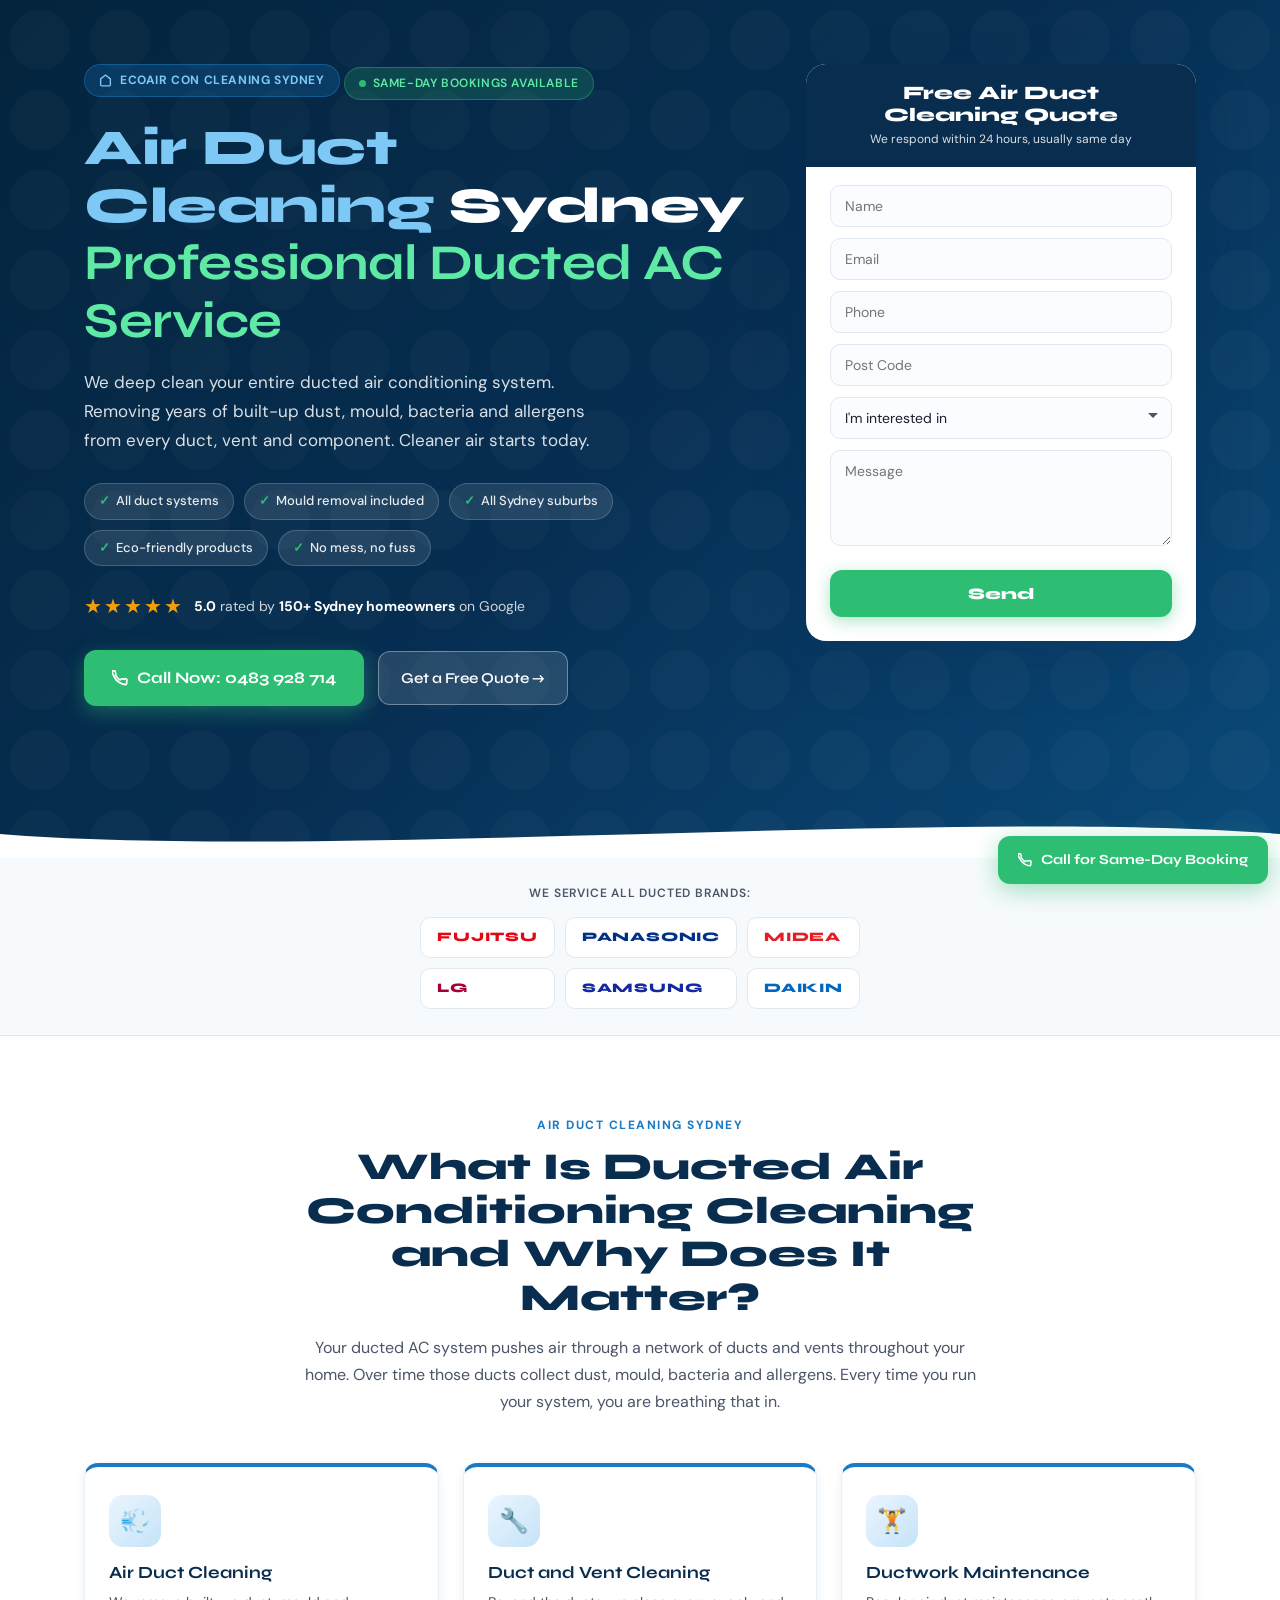
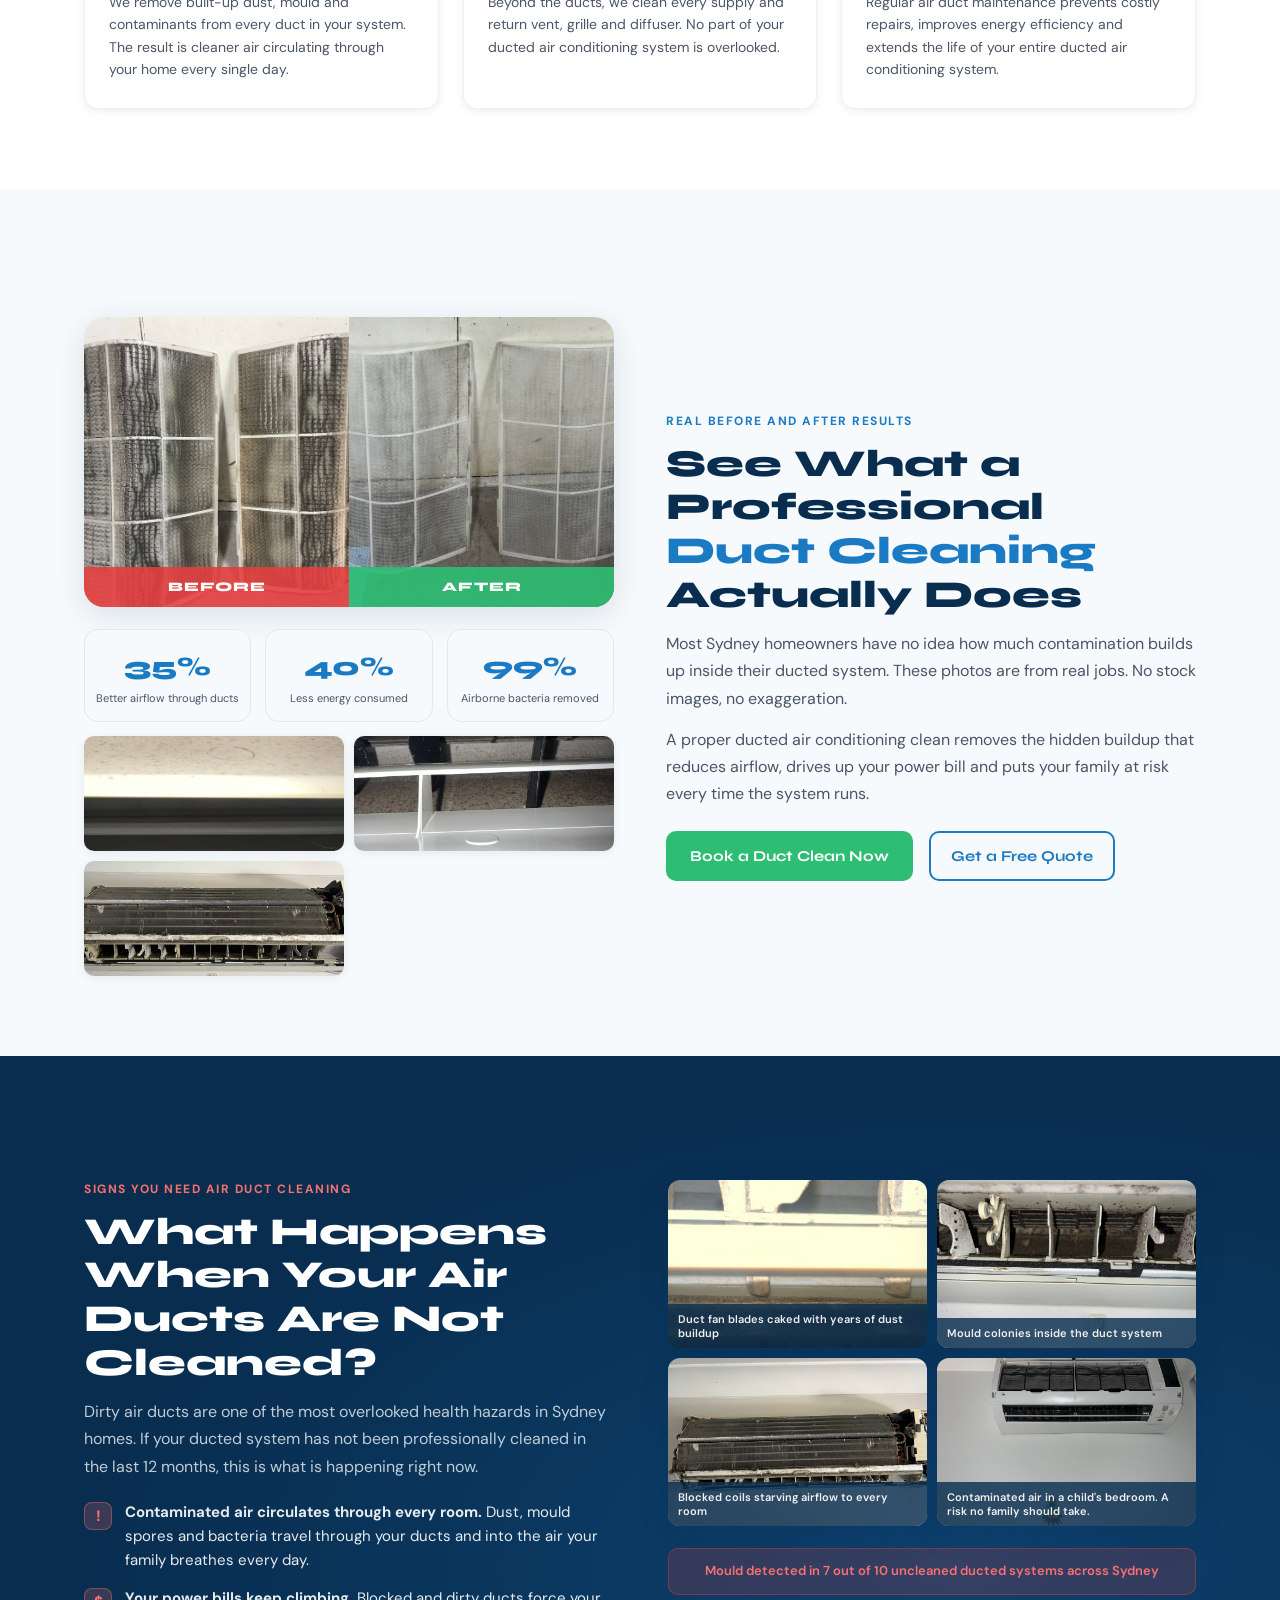
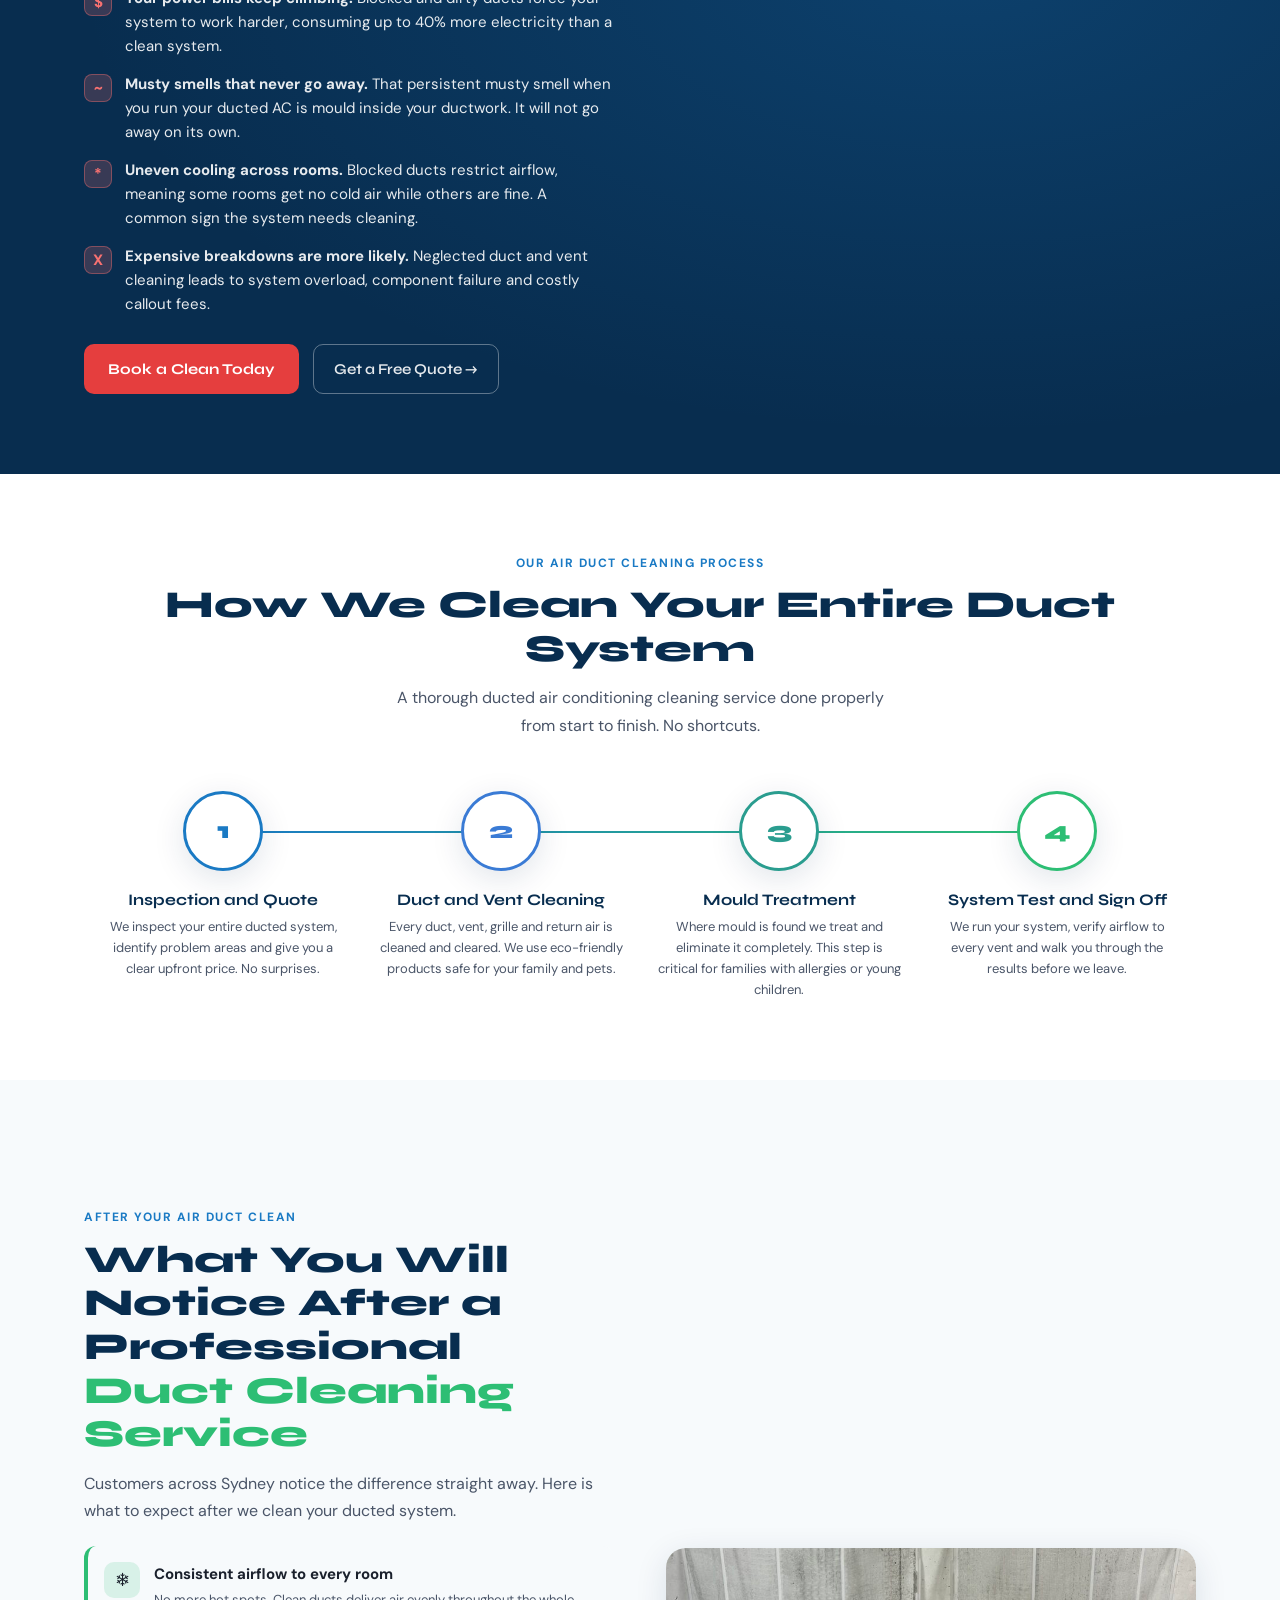
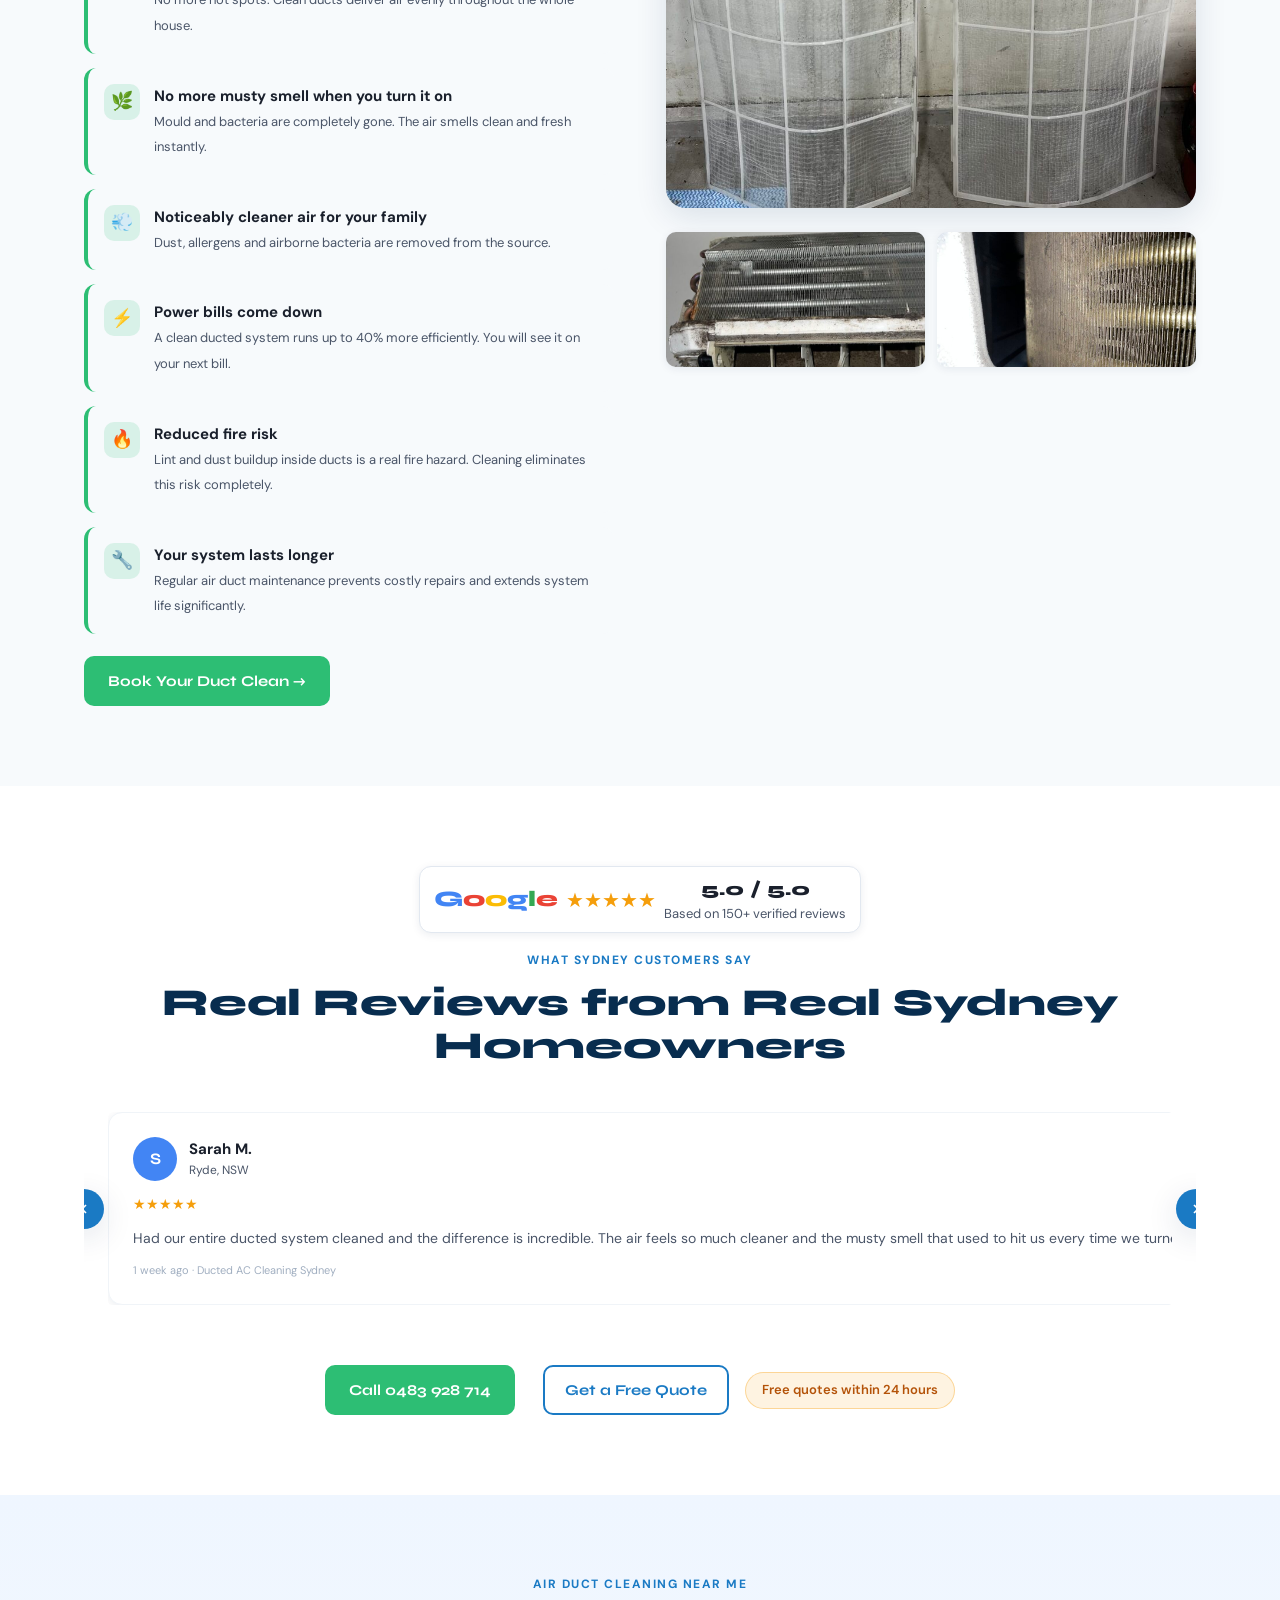
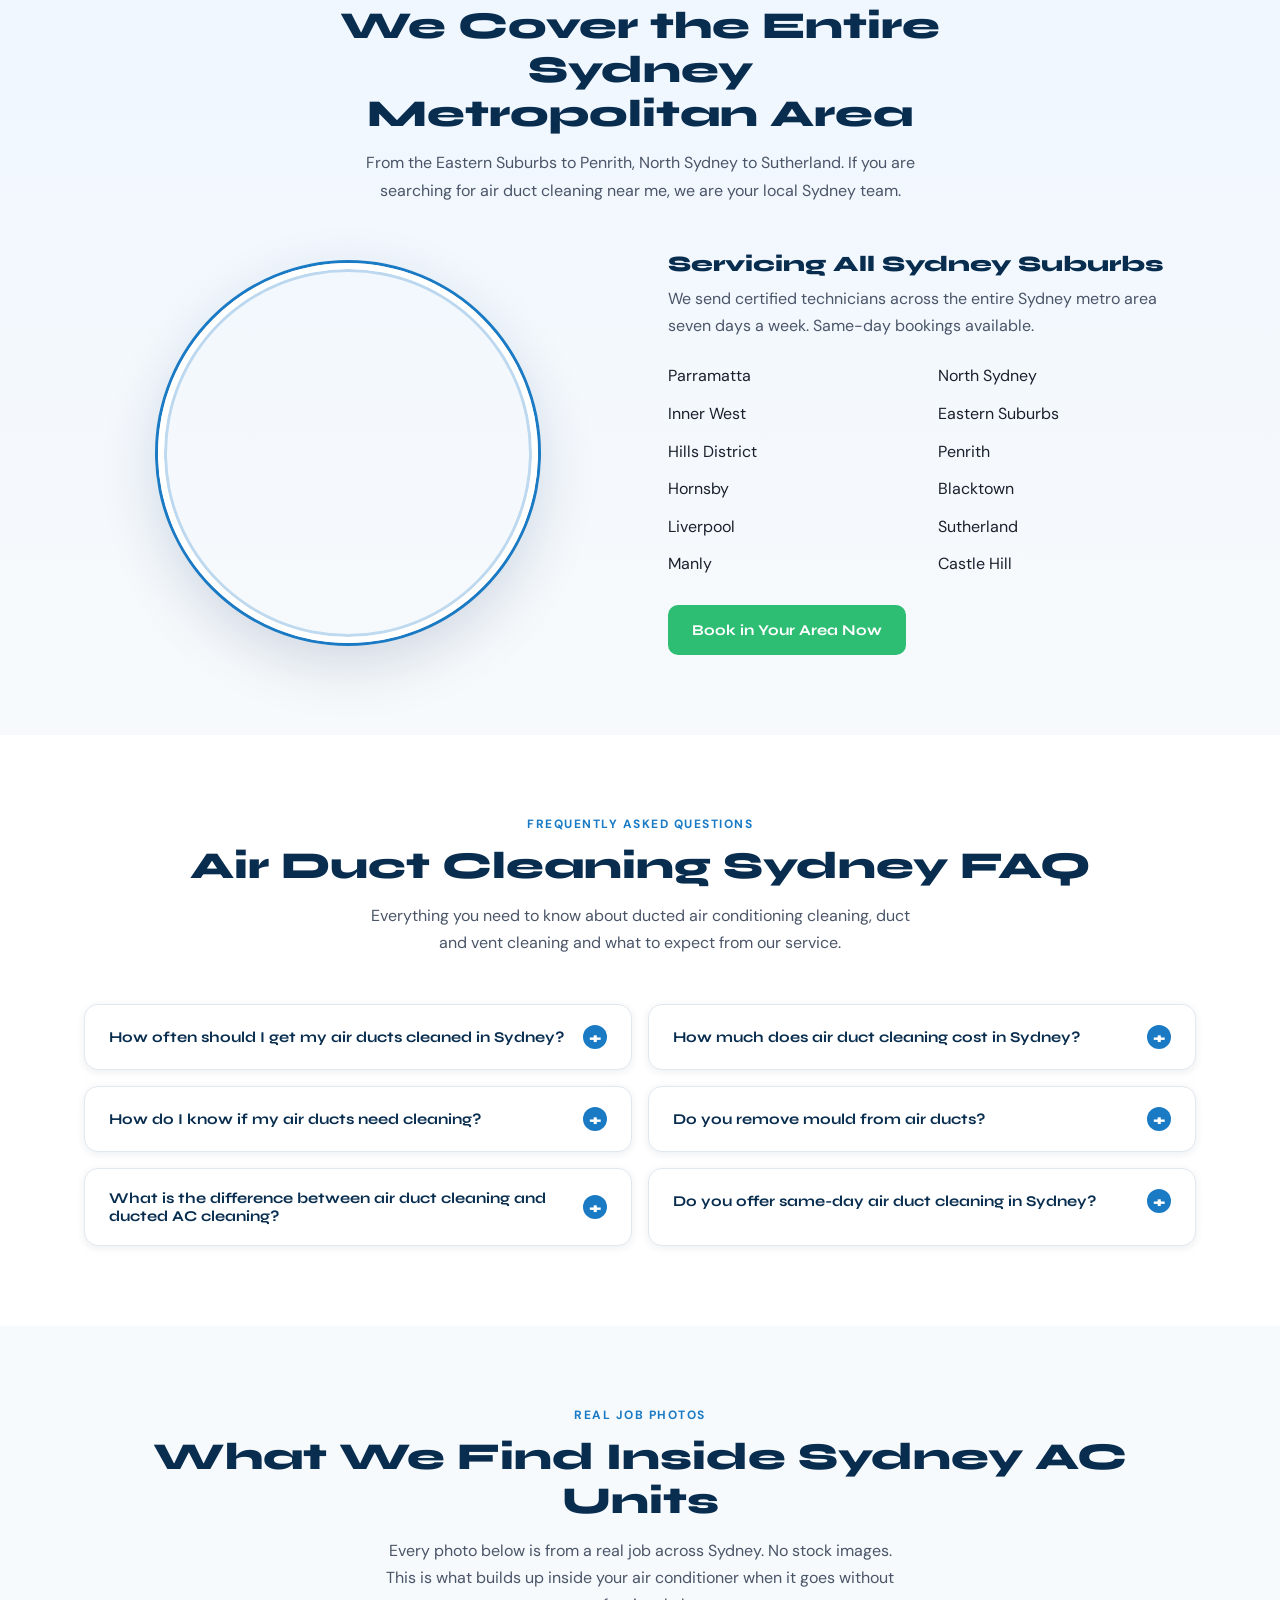
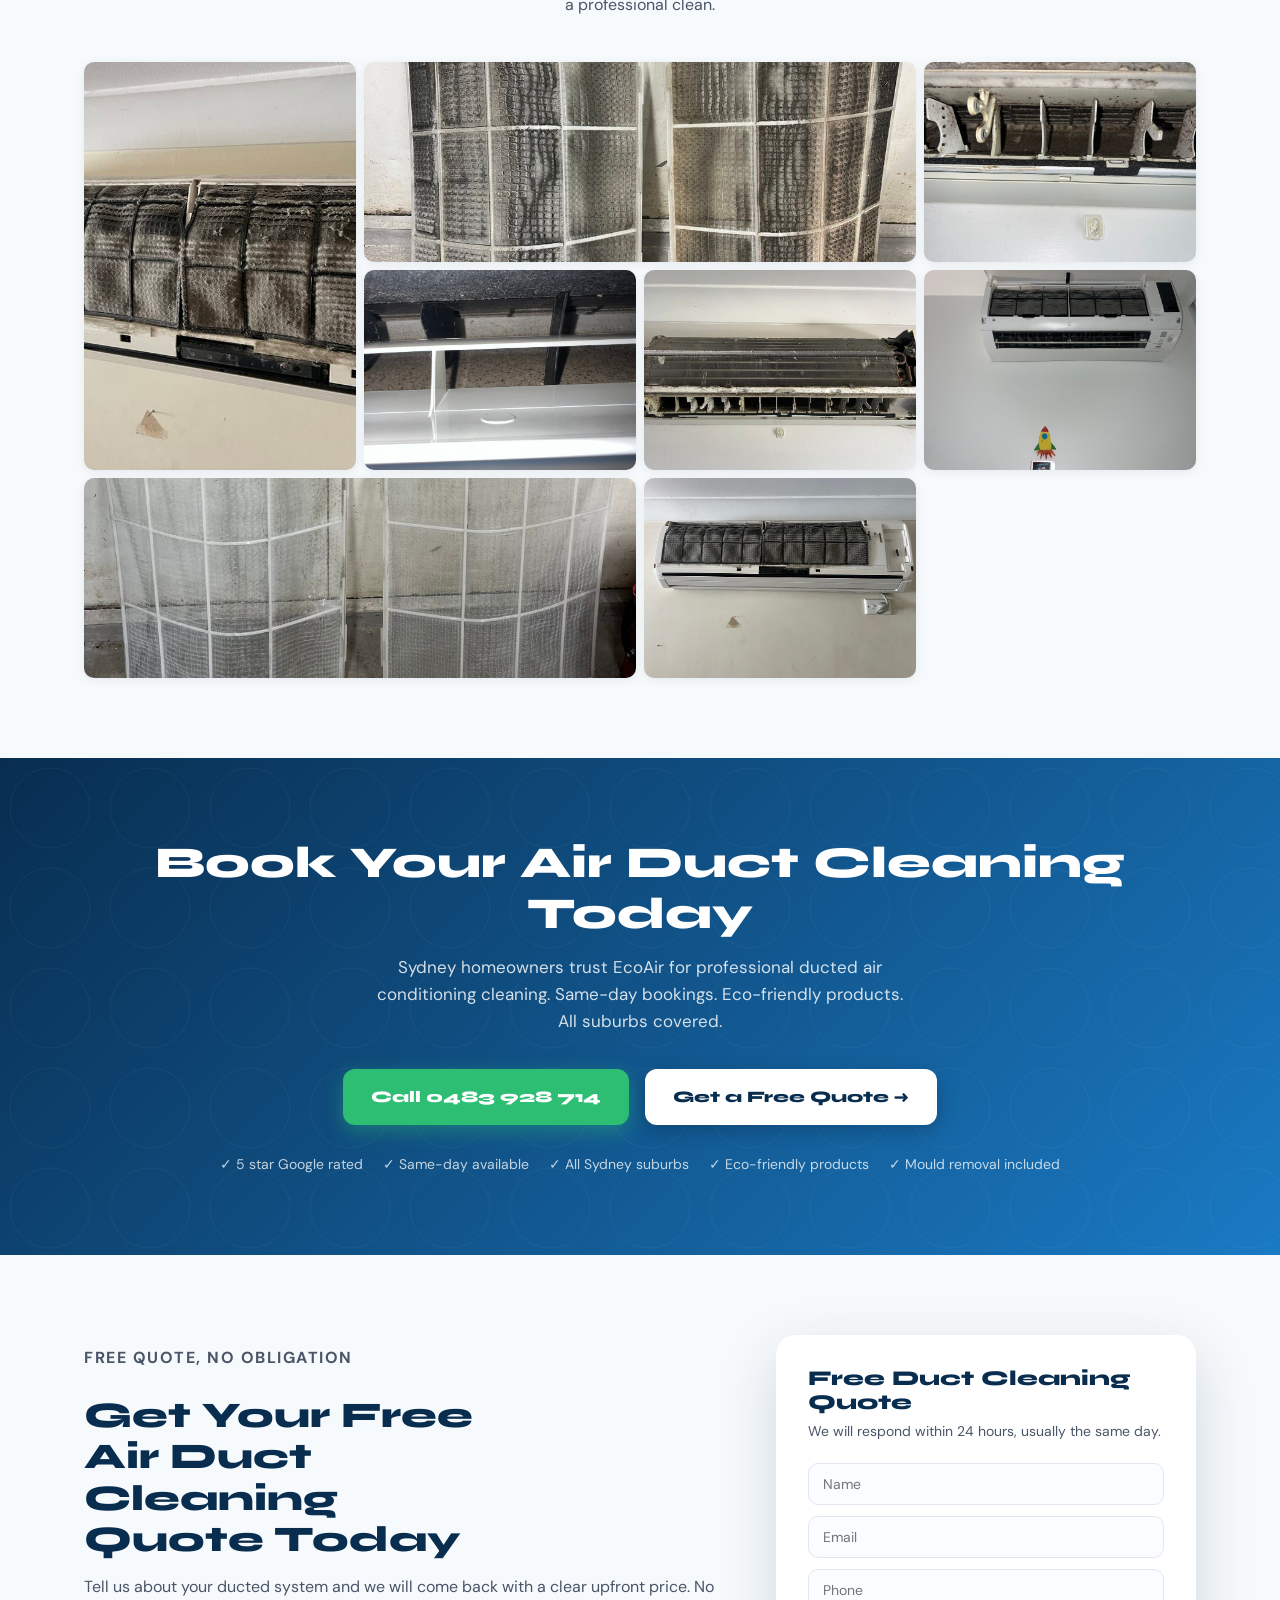
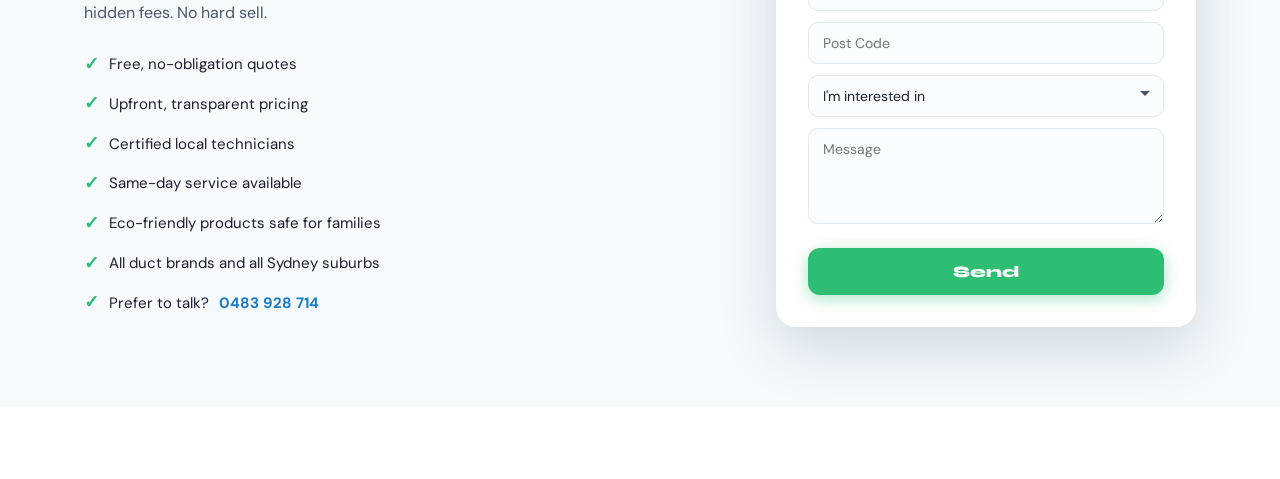
==== air-duct-cleaning.html @ 35487d0b "Replace all HTML forms with Elementor native form — both pages, both forms each" ====
<!DOCTYPE html>
<html lang="en">
<head>
<meta charset="UTF-8">
<meta name="viewport" content="width=device-width, initial-scale=1.0">
<title>Air Duct Cleaning Sydney | Ducted AC Cleaning Service | EcoAir</title>
<meta name="description" content="Professional air duct cleaning Sydney. We clean ducted air conditioning systems, remove built-up dust, mould and contaminants. Same-day bookings. Rated 5 stars. Call 0483 928 714.">
<link rel="preconnect" href="https://fonts.googleapis.com">
<link rel="preconnect" href="https://fonts.gstatic.com" crossorigin>
<link href="https://fonts.googleapis.com/css2?family=Syne:wght@400;600;700;800&family=DM+Sans:wght@300;400;500;600&display=swap" rel="stylesheet">
<style>
  :root{
    --blue:#1A7AC4;--blue-dark:#0F5A96;--blue-deep:#082D4F;
    --green:#2DBE74;--green-dark:#1E9A5C;--amber:#F59E0B;
    --red:#E53E3E;--charcoal:#1A202C;--slate:#4A5568;
    --mist:#F7FAFC;--white:#FFFFFF;
    --shadow-sm:0 2px 8px rgba(10,40,80,0.08);
    --shadow-md:0 8px 32px rgba(10,40,80,0.12);
    --shadow-lg:0 20px 60px rgba(10,40,80,0.16);
    --radius:14px;--radius-lg:20px;
  }
  *,*::before,*::after{box-sizing:border-box;margin:0;padding:0}
  html{scroll-behavior:smooth}
  body{font-family:"DM Sans",sans-serif;font-size:16px;line-height:1.6;color:var(--charcoal);background:var(--white);overflow-x:hidden;padding-bottom:72px}
  h1,h2,h3,h4{font-family:"Syne",sans-serif;line-height:1.15;color:var(--blue-deep)}
  img{max-width:100%;display:block}
  a{text-decoration:none;color:inherit}
  .container{width:100%;max-width:1160px;margin:0 auto;padding:0 24px}
  .eyebrow{font-size:12px;font-weight:700;letter-spacing:1.5px;text-transform:uppercase;color:var(--blue);margin-bottom:10px}
  .heading{font-size:clamp(24px,3.2vw,38px);font-weight:800;margin-bottom:14px}
  .subtext{font-size:16px;color:var(--slate);line-height:1.7}
  .section{padding:80px 0}

  /* HERO */
  .hero{background:linear-gradient(135deg,#04243D 0%,#062E52 50%,#0A4A7A 100%);position:relative;overflow:hidden;padding:64px 0 0}
  .hero::before{content:"";position:absolute;inset:0;background:url("data:image/svg+xml,%3Csvg width='80' height='80' viewBox='0 0 80 80' xmlns='http://www.w3.org/2000/svg'%3E%3Cg fill='%23ffffff' fill-opacity='0.025'%3E%3Ccircle cx='40' cy='40' r='30'/%3E%3C/g%3E%3C/svg%3E")}
  .hero-inner{position:relative;z-index:1;display:grid;grid-template-columns:1fr 390px;gap:48px;align-items:start}
  .hero-service-tag{display:inline-flex;align-items:center;gap:8px;background:rgba(26,122,196,0.25);border:1px solid rgba(26,122,196,0.5);color:#7EC8F5;font-size:12px;font-weight:700;padding:6px 14px;border-radius:50px;margin-bottom:16px;letter-spacing:.6px;text-transform:uppercase}
  .hero-badge{display:inline-flex;align-items:center;gap:7px;background:rgba(45,190,116,0.2);border:1px solid rgba(45,190,116,0.4);color:#5EEAA5;font-size:12px;font-weight:600;padding:6px 14px;border-radius:50px;margin-bottom:20px;letter-spacing:.6px;text-transform:uppercase}
  .badge-dot{width:7px;height:7px;background:#2DBE74;border-radius:50%;animation:pd 2s infinite}
  @keyframes pd{0%,100%{opacity:1;transform:scale(1)}50%{opacity:.5;transform:scale(1.3)}}
  .hero h1{font-size:clamp(28px,4.2vw,50px);font-weight:800;color:white;margin-bottom:18px;letter-spacing:-.5px}
  .hero h1 em{color:#7EC8F5;font-style:normal}
  .hero h1 strong{color:#5EEAA5;font-style:normal}
  .hero-sub{font-size:17px;color:rgba(255,255,255,0.85);margin-bottom:28px;max-width:520px;line-height:1.7}
  .chips{display:flex;flex-wrap:wrap;gap:10px;margin-bottom:24px}
  .chip{display:flex;align-items:center;gap:6px;background:rgba(255,255,255,0.1);border:1px solid rgba(255,255,255,0.18);border-radius:50px;padding:7px 14px;color:rgba(255,255,255,0.9);font-size:13px;font-weight:500}
  .chip-ok{color:#2DBE74;font-weight:800}
  .stars-row{display:flex;align-items:center;gap:10px;margin-bottom:28px}
  .stars{color:#F59E0B;font-size:20px;letter-spacing:2px}
  .stars-txt{color:rgba(255,255,255,0.8);font-size:14px}
  .stars-txt strong{color:white}
  .hero-btns{display:flex;align-items:center;gap:14px;flex-wrap:wrap;margin-bottom:52px}
  .btn-primary{display:inline-flex;align-items:center;gap:9px;background:var(--green);color:white;font-family:"Syne",sans-serif;font-weight:700;font-size:16px;padding:15px 28px;border-radius:12px;transition:all .2s;box-shadow:0 6px 20px rgba(45,190,116,0.4)}
  .btn-primary:hover{background:var(--green-dark);transform:translateY(-2px)}
  .btn-outline{display:inline-flex;align-items:center;gap:9px;background:rgba(255,255,255,0.12);border:1.5px solid rgba(255,255,255,0.35);color:white;font-family:"Syne",sans-serif;font-weight:600;font-size:15px;padding:14px 22px;border-radius:12px;transition:all .2s}
  .btn-outline:hover{background:rgba(255,255,255,0.2)}

  /* FORM */
  .form-card{background:white;border-radius:var(--radius-lg);box-shadow:var(--shadow-lg);overflow:hidden}
  .form-band{background:var(--blue-deep);padding:18px 28px;text-align:center}
  .form-band h3{font-size:19px;font-weight:800;color:white;margin:0}
  .form-band p{font-size:12px;color:rgba(255,255,255,0.85);margin-top:4px}
  .form-body{padding:18px 24px 24px}
  .fr{margin-bottom:11px}
  .fr label{display:block;font-size:10px;font-weight:700;color:var(--slate);margin-bottom:3px;text-transform:uppercase;letter-spacing:.5px}
  .fr input,.fr select,.fr textarea{width:100%;border:1.5px solid #E2E8F0;border-radius:10px;padding:9px 12px;font-family:"DM Sans",sans-serif;font-size:13px;color:var(--charcoal);transition:border-color .2s,box-shadow .2s;background:#FAFCFF;outline:none}
  .fr input:focus,.fr select:focus,.fr textarea:focus{border-color:var(--blue);box-shadow:0 0 0 3px rgba(26,122,196,0.12);background:white}
  .fr textarea{resize:vertical;min-height:62px}
  .fg{display:grid;grid-template-columns:1fr 1fr;gap:11px}
  .btn-submit{width:100%;background:var(--green);color:white;font-family:"Syne",sans-serif;font-weight:700;font-size:14px;padding:12px;border:none;border-radius:10px;cursor:pointer;margin-top:6px;transition:all .2s;box-shadow:0 4px 14px rgba(45,190,116,0.35)}
  .btn-submit:hover{background:var(--green-dark);transform:translateY(-1px)}
  .form-note{text-align:center;font-size:12px;color:var(--slate);margin-top:9px}
  .wave{overflow:hidden;line-height:0;margin-top:52px}
  .wave svg{display:block;height:32px}

  /* BRANDS */
  .brands{background:var(--mist);padding:26px 0;border-bottom:1px solid #E2E8F0}
  .brands-inner{display:grid;grid-template-columns:repeat(3,auto);align-items:center;gap:10px;justify-content:center}
  .brands-lbl{font-size:12px;font-weight:600;color:var(--slate);text-transform:uppercase;letter-spacing:.8px;grid-column:1/-1;text-align:center;margin-bottom:4px}
  .brand{background:white;border:1px solid #E2E8F0;border-radius:10px;padding:9px 16px;font-family:"Syne",sans-serif;font-weight:800;font-size:13px;letter-spacing:.8px}
  .brand.fj{color:#E30613}.brand.pa{color:#003087}.brand.mi{color:#E31E26}
  .brand.lg{color:#A50034}.brand.sa{color:#1428A0}.brand.da{color:#0067C0}

  /* BUTTONS */
  .btn-g{display:inline-flex;align-items:center;gap:9px;background:var(--green);color:white;font-family:"Syne",sans-serif;font-weight:700;font-size:15px;padding:13px 24px;border-radius:10px;transition:all .2s;margin-top:24px;margin-right:12px}
  .btn-g:hover{background:var(--green-dark);transform:translateY(-1px)}
  .btn-ob{display:inline-flex;align-items:center;gap:9px;border:2px solid var(--blue);color:var(--blue);font-family:"Syne",sans-serif;font-weight:700;font-size:15px;padding:11px 20px;border-radius:10px;transition:all .2s;margin-top:24px}
  .btn-ob:hover{background:var(--blue);color:white}

  /* WHAT IS DUCT CLEANING - 3 col intro */
  .intro-grid{display:grid;grid-template-columns:repeat(3,1fr);gap:24px;margin-top:48px}
  .intro-card{background:white;border-radius:var(--radius);padding:28px 24px;box-shadow:var(--shadow-sm);border:1px solid #E8F0F8;border-top:4px solid var(--blue);transition:transform .2s,box-shadow .2s}
  .intro-card:hover{transform:translateY(-4px);box-shadow:var(--shadow-md)}
  .intro-icon{width:52px;height:52px;border-radius:14px;background:linear-gradient(135deg,#EBF5FF,#C5E3F7);display:flex;align-items:center;justify-content:center;font-size:24px;margin-bottom:16px}
  .intro-card h3{font-size:17px;font-weight:700;margin-bottom:8px;color:var(--blue-deep)}
  .intro-card p{font-size:14px;color:var(--slate);line-height:1.6}

  /* BEFORE AFTER */
  .ba-grid{display:grid;grid-template-columns:1fr 1fr;gap:52px;align-items:center;margin-top:48px}
  .ba-pair{display:grid;grid-template-columns:1fr 1fr;border-radius:var(--radius-lg);overflow:hidden;box-shadow:var(--shadow-md);gap:0}
  .ba-pane{position:relative}
  .ba-pane img{width:100%;height:290px;object-fit:cover;display:block}
  .ba-lbl{position:absolute;bottom:0;left:0;right:0;padding:10px;text-align:center;font-family:"Syne",sans-serif;font-weight:800;font-size:13px;letter-spacing:1px;text-transform:uppercase;color:white}
  .ba-lbl.b{background:rgba(229,62,62,0.88)}.ba-lbl.a{background:rgba(45,190,116,0.9)}
  .stats{display:flex;gap:14px;margin-top:22px}
  .stat{flex:1;background:var(--mist);border:1px solid #E2E8F0;border-radius:var(--radius);padding:16px 10px;text-align:center}
  .stat .n{font-family:"Syne",sans-serif;font-weight:800;font-size:26px;color:var(--blue)}
  .stat .l{font-size:11px;color:var(--slate);margin-top:3px;line-height:1.3}
  .mini-grid{display:grid;grid-template-columns:repeat(3,1fr);gap:10px;margin-top:14px}
  .thumb{border-radius:10px;overflow:hidden;box-shadow:var(--shadow-sm)}
  .thumb img{width:100%;height:115px;object-fit:cover;display:block;transition:transform .3s}
  .thumb:hover img{transform:scale(1.05)}

  /* PROBLEM */
  .prob{background:var(--blue-deep);padding:80px 0;position:relative;overflow:hidden}
  .prob::before{content:"";position:absolute;inset:0;background:radial-gradient(ellipse at 75% 50%,rgba(26,122,196,0.25) 0%,transparent 65%)}
  .prob-inner{position:relative;z-index:1}
  .prob-grid{display:grid;grid-template-columns:1fr 1fr;gap:56px;align-items:start;margin-top:44px}
  .prob .eyebrow{color:#F87171}
  .prob .heading{color:white}
  .prob .subtext{color:rgba(255,255,255,0.75)}
  .prob-list{list-style:none;margin-top:20px;display:flex;flex-direction:column;gap:14px}
  .prob-list li{display:flex;align-items:flex-start;gap:13px;color:rgba(255,255,255,0.9);font-size:15px;line-height:1.6}
  .pi{width:28px;height:28px;border-radius:8px;background:rgba(248,113,113,0.2);border:1px solid rgba(248,113,113,0.4);display:flex;align-items:center;justify-content:center;flex-shrink:0;margin-top:2px;color:#F87171;font-size:15px;font-weight:800}
  .prob-photos{display:grid;grid-template-columns:1fr 1fr;gap:10px}
  .pp{border-radius:12px;overflow:hidden;position:relative;box-shadow:var(--shadow-md)}
  .pp img{width:100%;height:168px;object-fit:cover;display:block}
  .pp-lbl{position:absolute;bottom:0;left:0;right:0;background:rgba(8,45,79,0.8);padding:8px 10px;color:rgba(255,255,255,0.92);font-size:11px;font-weight:600;line-height:1.3}
  .warn{margin-top:12px;background:rgba(229,62,62,0.18);border:1px solid rgba(229,62,62,0.4);border-radius:10px;padding:12px 16px;color:#F87171;font-size:13px;font-weight:600;text-align:center;grid-column:1/-1}
  .prob-btns{display:flex;gap:14px;flex-wrap:wrap;margin-top:28px}
  .btn-danger{display:inline-flex;align-items:center;gap:9px;background:#E53E3E;color:white;font-family:"Syne",sans-serif;font-weight:700;font-size:15px;padding:13px 24px;border-radius:10px;transition:all .2s}
  .btn-danger:hover{background:#C53030;transform:translateY(-1px)}
  .btn-gw{display:inline-flex;align-items:center;gap:9px;border:1.5px solid rgba(255,255,255,0.35);color:rgba(255,255,255,0.9);font-family:"Syne",sans-serif;font-weight:600;font-size:15px;padding:11px 20px;border-radius:10px;transition:all .2s}
  .btn-gw:hover{background:rgba(255,255,255,0.12)}

  /* HOW WE CLEAN */
  .proc-steps{display:grid;grid-template-columns:repeat(4,1fr);position:relative;margin-top:52px}
  .proc-steps::before{content:"";position:absolute;top:40px;left:12.5%;right:12.5%;height:2px;background:linear-gradient(90deg,var(--blue) 0%,var(--green) 100%);z-index:0}
  .proc-step{text-align:center;padding:0 16px;position:relative;z-index:1}
  .step-n{width:80px;height:80px;background:white;border:3px solid var(--blue);border-radius:50%;display:flex;align-items:center;justify-content:center;font-family:"Syne",sans-serif;font-weight:800;font-size:24px;color:var(--blue);margin:0 auto 20px;box-shadow:var(--shadow-md)}
  .proc-step:nth-child(2) .step-n{border-color:#3A7BD5;color:#3A7BD5}
  .proc-step:nth-child(3) .step-n{border-color:#2A9D8F;color:#2A9D8F}
  .proc-step:nth-child(4) .step-n{border-color:var(--green);color:var(--green)}
  .proc-step h3{font-size:16px;font-weight:700;margin-bottom:8px}
  .proc-step p{font-size:13px;color:var(--slate);line-height:1.6}

  /* BENEFITS */
  .ben-grid{display:grid;grid-template-columns:1fr 1fr;gap:52px;align-items:center;margin-top:48px}
  .ben-list{list-style:none;display:flex;flex-direction:column;gap:14px}
  .ben-list li{display:flex;align-items:flex-start;gap:14px;padding:16px;background:var(--mist);border-radius:12px;border-left:4px solid var(--green);transition:transform .15s}
  .ben-list li:hover{transform:translateX(4px)}
  .ben-icon{width:36px;height:36px;border-radius:10px;background:rgba(45,190,116,0.15);display:flex;align-items:center;justify-content:center;flex-shrink:0;font-size:18px}
  .ben-text strong{display:block;font-weight:700;font-size:15px}
  .ben-text span{font-size:13px;color:var(--slate)}
  .ben-imgs{display:flex;flex-direction:column;gap:12px}
  .ben-main img{width:100%;height:260px;object-fit:cover;border-radius:var(--radius-lg);box-shadow:var(--shadow-md)}
  .ben-pair{display:grid;grid-template-columns:1fr 1fr;gap:12px;margin-top:12px}
  .ben-pair .thumb img{height:135px}

  /* AREAS */
  /* MAP SECTION */
  .map-bg{background:linear-gradient(180deg,#EFF6FF 0%,var(--mist) 100%)}
  .map-layout{display:grid;grid-template-columns:1fr 1fr;gap:56px;align-items:center;margin-top:48px}
  .map-circle-wrap{display:flex;justify-content:center;align-items:center}
  .map-circle{width:380px;height:380px;border-radius:50%;overflow:hidden;border:6px solid white;box-shadow:0 0 0 3px var(--blue),var(--shadow-lg);position:relative;flex-shrink:0}
  .map-circle iframe{width:100%;height:100%;border:0;display:block;pointer-events:none}
  .map-circle-pulse{position:absolute;inset:0;border-radius:50%;box-shadow:inset 0 0 0 3px rgba(26,122,196,0.25)}
  .map-points{list-style:none;display:grid;grid-template-columns:1fr 1fr;gap:12px}
  .map-point{display:flex;align-items:center;gap:9px;font-size:14px;color:var(--charcoal);font-weight:500}
  .map-dot{width:10px;height:10px;border-radius:50%;background:var(--blue);flex-shrink:0}

  /* FAQ */
  .faq-grid{display:grid;grid-template-columns:1fr 1fr;gap:16px;margin-top:48px}
  .faq-item{background:white;border-radius:var(--radius);border:1px solid #E2E8F0;overflow:hidden;box-shadow:var(--shadow-sm)}
  .faq-q{width:100%;background:none;border:none;padding:20px 24px;text-align:left;font-family:"Syne",sans-serif;font-weight:700;font-size:15px;color:var(--blue-deep);cursor:pointer;display:flex;align-items:center;justify-content:space-between;gap:12px;transition:background .2s}
  .faq-q:hover{background:#F7FAFC}
  .faq-q .faq-icon{width:24px;height:24px;border-radius:50%;background:var(--blue);color:white;display:flex;align-items:center;justify-content:center;font-size:16px;font-weight:800;flex-shrink:0;transition:transform .3s}
  .faq-q.open .faq-icon{transform:rotate(45deg)}
  .faq-a{max-height:0;overflow:hidden;transition:max-height .35s ease,padding .3s}
  .faq-a.open{max-height:300px}
  .faq-a p{padding:0 24px 20px;font-size:14px;color:var(--slate);line-height:1.7}

  /* REVIEWS CAROUSEL */
  .carousel-outer{width:100%;overflow:hidden}
  .carousel-wrap{overflow:hidden;border-radius:4px}
  .carousel-track{display:flex;transition:transform 0.75s cubic-bezier(0.25,0.46,0.45,0.94);will-change:transform}
  .rev-card{background:white;border-radius:var(--radius);padding:24px;box-shadow:var(--shadow-sm);border:1px solid #F0F4F8;display:flex;flex-direction:column;gap:12px;flex-shrink:0;transition:box-shadow .2s,transform .2s;box-sizing:border-box}
  .rev-card:hover{box-shadow:var(--shadow-md);transform:translateY(-2px)}
  .rev-row{display:flex;align-items:center;gap:12px}
  .rev-av{width:44px;height:44px;border-radius:50%;color:white;display:flex;align-items:center;justify-content:center;font-family:"Syne",sans-serif;font-weight:700;font-size:16px;flex-shrink:0}
  .rev-name{font-weight:700;font-size:15px}
  .rev-sub{font-size:12px;color:var(--slate)}
  .rev-stars{color:#F59E0B;font-size:14px}
  .rev-text{font-size:14px;color:var(--slate);line-height:1.65;flex:1}
  .rev-date{font-size:11px;color:#A0AEC0}
  .carousel-dots{display:flex;justify-content:center;gap:8px;margin-top:24px}
  .carousel-dot{width:8px;height:8px;border-radius:50%;background:#CBD5E0;border:none;cursor:pointer;transition:all .3s;padding:0}
  .carousel-dot.active{background:var(--blue);width:24px;border-radius:4px}
  .g-badge{display:inline-flex;align-items:center;gap:8px;background:white;border:1px solid #E2E8F0;border-radius:12px;padding:8px 14px;box-shadow:var(--shadow-sm);margin-bottom:18px;flex-wrap:wrap;justify-content:center}
  .g-letters{font-family:"Syne",sans-serif;font-weight:800;font-size:22px}
  .g-letters .G{color:#4285F4}.g-letters .o1{color:#EA4335}.g-letters .o2{color:#FBBC05}
  .g-letters .g2{color:#4285F4}.g-letters .l{color:#34A853}.g-letters .e{color:#EA4335}
  .g-score{font-family:"Syne",sans-serif;font-weight:800;font-size:18px}
  .g-count{font-size:13px;color:var(--slate)}
  .g-stars{color:#F59E0B;font-size:20px}
  .rev-btns{display:flex;align-items:center;justify-content:center;gap:16px;margin-top:36px;flex-wrap:wrap}
  .urgency{background:rgba(245,158,11,0.12);border:1px solid rgba(245,158,11,0.35);color:#B45309;border-radius:50px;padding:7px 16px;font-size:13px;font-weight:600}

  /* FINAL CTA */
  .fcta{background:linear-gradient(135deg,var(--blue-deep) 0%,var(--blue) 100%);padding:80px 0;position:relative;overflow:hidden;text-align:center}
  .fcta::before{content:"";position:absolute;inset:0;background:url("data:image/svg+xml,%3Csvg width='100' height='100' viewBox='0 0 100 100' xmlns='http://www.w3.org/2000/svg'%3E%3Ccircle cx='50' cy='50' r='40' fill='none' stroke='%23ffffff' stroke-width='0.5' opacity='0.08'/%3E%3C/svg%3E") repeat}
  .fcta-inner{position:relative;z-index:1}
  .fcta h2{font-size:clamp(26px,4vw,44px);font-weight:800;color:white;margin-bottom:14px}
  .fcta p{font-size:17px;color:rgba(255,255,255,0.82);margin-bottom:34px;max-width:540px;margin-left:auto;margin-right:auto}
  .fcta-btns{display:flex;justify-content:center;gap:16px;flex-wrap:wrap}
  .btn-ws{display:inline-flex;align-items:center;gap:9px;background:white;color:var(--blue-deep);font-family:"Syne",sans-serif;font-weight:800;font-size:16px;padding:15px 28px;border-radius:12px;transition:all .2s;box-shadow:0 6px 20px rgba(0,0,0,0.2)}
  .btn-ws:hover{transform:translateY(-2px)}
  .btn-gs{display:inline-flex;align-items:center;gap:9px;background:var(--green);color:white;font-family:"Syne",sans-serif;font-weight:800;font-size:16px;padding:15px 28px;border-radius:12px;transition:all .2s;box-shadow:0 6px 20px rgba(45,190,116,0.4)}
  .btn-gs:hover{background:var(--green-dark);transform:translateY(-2px)}
  .ftrust{margin-top:28px;color:rgba(255,255,255,0.75);font-size:14px;display:flex;align-items:center;justify-content:center;gap:20px;flex-wrap:wrap}

  /* FINAL FORM */
  .ff-grid{display:grid;grid-template-columns:1fr minmax(0,420px);gap:56px;align-items:center}
  .ff-copy h2{font-size:clamp(24px,3vw,36px);font-weight:800;margin-bottom:14px}
  .ff-copy p{font-size:16px;color:var(--slate);margin-bottom:24px}
  .perks{list-style:none;display:flex;flex-direction:column;gap:11px}
  .perks li{display:flex;align-items:center;gap:10px;font-size:15px}
  .pck{color:var(--green);font-size:18px;font-weight:800}
  .ff-card{background:white;border-radius:var(--radius-lg);box-shadow:var(--shadow-lg);padding:32px}
  .ff-card h3{font-size:21px;font-weight:800;margin-bottom:5px}
  .ff-card > p{font-size:14px;color:var(--slate);margin-bottom:20px}

  /* FLOAT */
  .float-cta{position:fixed;bottom:16px;right:12px;z-index:900;max-width:calc(100vw - 24px)}
  .float-btn{display:flex;align-items:center;gap:9px;background:var(--green);color:white;font-family:"Syne",sans-serif;font-weight:700;font-size:14px;padding:13px 20px;border-radius:12px;box-shadow:0 6px 24px rgba(45,190,116,0.45);transition:all .2s;animation:bi .6s ease-out}
  .float-btn:hover{background:var(--green-dark);transform:translateY(-2px)}
  @keyframes bi{0%{transform:translateY(80px);opacity:0}80%{transform:translateY(-4px)}100%{transform:translateY(0);opacity:1}}

  /* MOBILE */
  @media(max-width:960px){
    .hero-inner,.ba-grid,.prob-grid,.ben-grid,.ff-grid{grid-template-columns:1fr;gap:28px}
    .hero{padding:56px 0 32px}
    .intro-grid{grid-template-columns:1fr 1fr}
    .proc-steps{grid-template-columns:1fr 1fr;gap:28px}
    .proc-steps::before{display:none}
    .map-layout{grid-template-columns:1fr;gap:28px}
    .map-circle{width:280px;height:280px;margin:0 auto}
    .map-circle-wrap{justify-content:center}
    .faq-grid{grid-template-columns:1fr}
    .prob-photos{order:-1}
    .section{padding:56px 0}
    .rev-btns{flex-direction:column;align-items:center}
    .carousel-outer{padding:0 44px}
  }
    .mini-grid{grid-template-columns:1fr 1fr}
  }
  @media(max-width:640px){
    .intro-grid,.proc-steps{grid-template-columns:1fr}
    .fg{grid-template-columns:1fr}
    .btn-primary,.btn-ws,.btn-gs,.btn-g,.btn-ob,.btn-danger,.btn-gw{width:100%;justify-content:center;margin-right:0}
    .ba-pair{grid-template-columns:1fr}
    .ba-pane img{height:200px}
    .map-circle{width:240px;height:240px}
    .map-points{grid-template-columns:1fr}
    .stats{flex-direction:column;gap:10px}
    .section{padding:44px 0}
    .gallery-section{padding:44px 0}
    .gallery-grid{grid-template-columns:1fr 1fr;grid-auto-rows:160px}
    .gallery-item.tall{grid-row:span 1}
    .gallery-item.wide{grid-column:span 1}
    .hero-btns{flex-direction:column;gap:10px}
    .hero-btns a{width:100%;justify-content:center}
    .ff-grid{grid-template-columns:1fr;gap:32px}
    .faq-grid{grid-template-columns:1fr}
    .trust-chips{gap:8px}
    .chip{font-size:12px;padding:6px 10px}
    .carousel-outer{padding:0 36px}
    .carousel-arrow{width:30px;height:30px}
    .carousel-arrow svg{width:14px;height:14px}
    .prob-photos{grid-template-columns:1fr 1fr}
    .prob-photos .pp img{height:140px}
    .rev-card{padding:18px}
    .areas-grid{grid-template-columns:1fr 1fr}
  }

  /* CAROUSEL ARROWS */
  .carousel-outer{position:relative}
  .carousel-arrow{position:absolute;top:50%;transform:translateY(-50%);z-index:10;width:40px;height:40px;border-radius:50%;background:var(--blue);border:none;cursor:pointer;display:flex;align-items:center;justify-content:center;box-shadow:var(--shadow-md);transition:all .2s;color:white}
  .carousel-arrow:hover{background:var(--blue-dark);transform:translateY(-50%) scale(1.1)}
  .carousel-arrow.prev{left:-20px}
  .carousel-arrow.next{right:-20px}
  .carousel-arrow svg{width:16px;height:16px;stroke:white;fill:none;stroke-width:2.5;flex-shrink:0}

  /* GALLERY */
  .gallery-section{padding:80px 0;background:var(--mist)}
  .gallery-header{text-align:center;margin-bottom:44px}
  .gallery-grid{display:grid;grid-template-columns:repeat(4,1fr);grid-auto-rows:200px;gap:8px}
  .gallery-item{overflow:hidden;border-radius:10px;position:relative;box-shadow:var(--shadow-sm)}
  .gallery-item img{width:100%;height:100%;object-fit:cover;display:block;transition:transform .4s}
  .gallery-item:hover img{transform:scale(1.06)}
  .gallery-item.tall{grid-row:span 2}
  .gallery-item.wide{grid-column:span 2}
  .gallery-caption{position:absolute;bottom:0;left:0;right:0;background:linear-gradient(to top,rgba(8,45,79,0.85) 0%,transparent 100%);padding:12px 14px 10px;color:rgba(255,255,255,0.92);font-size:11px;font-weight:600;line-height:1.3;opacity:0;transition:opacity .3s}
  .gallery-item:hover .gallery-caption{opacity:1}
  @media(max-width:960px){
    .carousel-arrow.prev{left:-10px}
    .carousel-arrow.next{right:-10px}
    .gallery-grid{grid-template-columns:repeat(2,1fr)}
    .gallery-item.wide{grid-column:span 1}
  }
  @media(max-width:640px){
    .carousel-arrow{width:32px;height:32px}
    .carousel-arrow.prev{left:-8px}
    .carousel-arrow.next{right:-8px}
    .gallery-grid{grid-template-columns:repeat(2,1fr);grid-auto-rows:160px}
    .gallery-item.tall{grid-row:span 1}
  }

  /* ── ELEMENTOR FORM OVERRIDES ── */
  .elementor-form .elementor-field-textual,
  .elementor-form select.elementor-field-textual {
    width: 100%;
    border: 1.5px solid #E2E8F0;
    border-radius: 10px;
    padding: 11px 14px;
    font-family: 'DM Sans', sans-serif;
    font-size: 14px;
    color: var(--charcoal);
    background: #FAFCFF;
    outline: none;
    transition: border-color .2s, box-shadow .2s;
    margin-bottom: 0;
    box-sizing: border-box;
    -webkit-appearance: none;
    appearance: none;
  }
  .elementor-form .elementor-field-textual:focus,
  .elementor-form select.elementor-field-textual:focus {
    border-color: var(--blue);
    box-shadow: 0 0 0 3px rgba(26,122,196,0.12);
    background: white;
  }
  .elementor-form textarea.elementor-field-textual {
    resize: vertical;
    min-height: 65px;
  }
  .elementor-form .elementor-field-group {
    margin-bottom: 11px;
    padding: 0;
  }
  .elementor-form .elementor-field-group:last-child {
    margin-bottom: 0;
  }
  .elementor-form .elementor-select-wrapper {
    position: relative;
  }
  .elementor-form .elementor-select-wrapper::after {
    content: '';
    position: absolute;
    right: 14px;
    top: 50%;
    transform: translateY(-50%);
    border: 5px solid transparent;
    border-top-color: var(--slate);
    pointer-events: none;
  }
  .elementor-form .select-caret-down-wrapper,
  .elementor-form .e-font-icon-svg {
    display: none;
  }
  .elementor-form .e-form__buttons {
    margin-top: 6px;
  }
  .elementor-form .elementor-button {
    width: 100%;
    background: var(--green);
    color: white;
    font-family: 'Syne', sans-serif;
    font-weight: 800;
    font-size: 16px;
    padding: 14px;
    border: none;
    border-radius: 12px;
    cursor: pointer;
    transition: all .2s;
    box-shadow: 0 4px 16px rgba(45,190,116,0.4);
    text-align: center;
    display: block;
  }
  .elementor-form .elementor-button:hover {
    background: var(--green-dark);
    transform: translateY(-1px);
  }
  .elementor-form .elementor-button-text {
    font-size: 16px;
    font-family: 'Syne', sans-serif;
    font-weight: 800;
  }
  .elementor-form .elementor-field-type-submit {
    padding: 0;
  }
  .elementor-form-fields-wrapper {
    display: flex;
    flex-direction: column;
    gap: 0;
  }
</style>

<script>
</script>
</head>
<body>

<!-- HERO -->
<section class="hero" id="home">
  <div class="container">
    <div class="hero-inner">
      <div>
        <div class="hero-service-tag">
          <svg width="13" height="13" viewBox="0 0 24 24" fill="none" stroke="currentColor" stroke-width="2.5"><path d="M3 9l9-7 9 7v11a2 2 0 01-2 2H5a2 2 0 01-2-2z"/></svg>
          EcoAir Con Cleaning Sydney
        </div>
        <div class="hero-badge"><span class="badge-dot"></span> Same-Day Bookings Available</div>
        <h1><em>Air Duct Cleaning</em> Sydney<br><strong>Professional Ducted AC Service</strong></h1>
        <p class="hero-sub">We deep clean your entire ducted air conditioning system. Removing years of built-up dust, mould, bacteria and allergens from every duct, vent and component. Cleaner air starts today.</p>
        <div class="chips">
          <div class="chip"><span class="chip-ok">&#10003;</span> All duct systems</div>
          <div class="chip"><span class="chip-ok">&#10003;</span> Mould removal included</div>
          <div class="chip"><span class="chip-ok">&#10003;</span> All Sydney suburbs</div>
          <div class="chip"><span class="chip-ok">&#10003;</span> Eco-friendly products</div>
          <div class="chip"><span class="chip-ok">&#10003;</span> No mess, no fuss</div>
        </div>
        <div class="stars-row">
          <span class="stars">&#9733;&#9733;&#9733;&#9733;&#9733;</span>
          <span class="stars-txt"><strong>5.0</strong> rated by <strong>150+ Sydney homeowners</strong> on Google</span>
        </div>
        <div class="hero-btns">
          <a href="tel:0483928714" class="btn-primary">
            <svg width="16" height="16" viewBox="0 0 24 24" fill="none" stroke="currentColor" stroke-width="2.5"><path d="M22 16.92v3a2 2 0 01-2.18 2 19.79 19.79 0 01-8.63-3.07A19.5 19.5 0 013.07 9.81 19.79 19.79 0 010 1.19h3a2 2 0 012 1.72 13.1 13.1 0 00.67 2.95 2 2 0 01-.45 2.11L6.09 8.91a16 16 0 006 6l1.19-1.19a2 2 0 012.11-.45 13.1 13.1 0 002.95.67A2 2 0 0122 16.92z"/></svg>
            Call Now: 0483 928 714
          </a>
          <a href="#quote" class="btn-outline">Get a Free Quote &#8594;</a>
        </div>
      </div>
      <div class="form-card" id="quote">
        <div class="form-band">
          <h3>Free Air Duct Cleaning Quote</h3>
          <p>We respond within 24 hours, usually same day</p>
        </div>
        <div class="form-body">
        <form class="elementor-form" method="post" name="New Form" aria-label="New Form">
  <input type="hidden" name="post_id" value="1945">
  <input type="hidden" name="form_id" value="2c0bae1">
  <input type="hidden" name="referer_title" value="ac-cleaning-sydney - Eco aircon cleaning">
  <input type="hidden" name="queried_id" value="1945">
  <div class="elementor-form-fields-wrapper elementor-labels-above">
    <div class="elementor-field-type-text elementor-field-group elementor-column elementor-field-group-name elementor-col-100">
      <input size="1" type="text" name="form_fields[name]" id="form-field-name" class="elementor-field elementor-size-sm elementor-field-textual" placeholder="Name">
    </div>
    <div class="elementor-field-type-email elementor-field-group elementor-column elementor-field-group-email elementor-col-100 elementor-field-required">
      <input size="1" type="email" name="form_fields[email]" id="form-field-email" class="elementor-field elementor-size-sm elementor-field-textual" placeholder="Email" required="required">
    </div>
    <div class="elementor-field-type-tel elementor-field-group elementor-column elementor-field-group-field_05febb9 elementor-col-100 elementor-field-required">
      <input size="1" type="tel" name="form_fields[field_05febb9]" id="form-field-field_05febb9" class="elementor-field elementor-size-sm elementor-field-textual" placeholder="Phone" required="required" pattern="[0-9()#&amp;+*-=.]+" title="Only numbers and phone characters (#, -, *, etc) are accepted.">
    </div>
    <div class="elementor-field-type-tel elementor-field-group elementor-column elementor-field-group-field_a6f0186 elementor-col-100 elementor-field-required">
      <input size="1" type="tel" name="form_fields[field_a6f0186]" id="form-field-field_a6f0186" class="elementor-field elementor-size-sm elementor-field-textual" placeholder="Post Code" required="required" pattern="[0-9()#&amp;+*-=.]+" title="Only numbers and phone characters (#, -, *, etc) are accepted.">
    </div>
    <div class="elementor-field-type-select elementor-field-group elementor-column elementor-field-group-field_5b69308 elementor-col-100">
      <div class="elementor-field elementor-select-wrapper remove-before">
        <select name="form_fields[field_5b69308]" id="form-field-field_5b69308" class="elementor-field-textual elementor-size-sm">
          <option value="I'm interested in">I'm interested in</option>
          <option value="Air Duct Cleaning">Air Duct Cleaning</option>
          <option value="Dryer Vent Cleaning">Dryer Vent Cleaning</option>
          <option value="Split system cleaning">Split system cleaning</option>
          <option value="AC Condenser Service">AC Condenser Service</option>
          <option value="Mold removal">Mold removal</option>
        </select>
      </div>
    </div>
    <div class="elementor-field-type-textarea elementor-field-group elementor-column elementor-field-group-message elementor-col-100">
      <textarea class="elementor-field-textual elementor-field elementor-size-sm" name="form_fields[message]" id="form-field-message" rows="4" placeholder="Message"></textarea>
    </div>
    <div class="elementor-field-group elementor-column elementor-field-type-submit elementor-col-100 e-form__buttons">
      <button class="elementor-button elementor-size-sm" type="submit">
        <span class="elementor-button-content-wrapper">
          <span class="elementor-button-text">Send</span>
        </span>
      </button>
    </div>
  </div>
</form>
      </div>
      </div>
    </div>
  </div>
  <div class="wave">
    <svg xmlns="http://www.w3.org/2000/svg" viewBox="0 0 1440 48" preserveAspectRatio="none" style="height:48px;width:100%;display:block;">
      <path fill="#ffffff" d="M0,24 C360,50 1080,-2 1440,24 L1440,48 L0,48 Z"/>
    </svg>
  </div>
</section>

<!-- BRANDS -->
<section class="brands">
  <div class="container">
    <div class="brands-inner">
      <span class="brands-lbl">We service all ducted brands:</span>
      <span class="brand fj">FUJITSU</span>
      <span class="brand pa">PANASONIC</span>
      <span class="brand mi">MIDEA</span>
      <span class="brand lg">LG</span>
      <span class="brand sa">SAMSUNG</span>
      <span class="brand da">DAIKIN</span>
    </div>
  </div>
</section>

<!-- WHAT IS DUCT CLEANING -->
<section class="section" style="background:white">
  <div class="container">
    <div style="text-align:center;max-width:680px;margin:0 auto">
      <p class="eyebrow">Air Duct Cleaning Sydney</p>
      <h2 class="heading">What Is Ducted Air Conditioning Cleaning and Why Does It Matter?</h2>
      <p class="subtext">Your ducted AC system pushes air through a network of ducts and vents throughout your home. Over time those ducts collect dust, mould, bacteria and allergens. Every time you run your system, you are breathing that in.</p>
    </div>
    <div class="intro-grid">
      <div class="intro-card">
        <div class="intro-icon">&#128168;</div>
        <h3>Air Duct Cleaning</h3>
        <p>We remove built-up dust, mould and contaminants from every duct in your system. The result is cleaner air circulating through your home every single day.</p>
      </div>
      <div class="intro-card">
        <div class="intro-icon">&#128295;</div>
        <h3>Duct and Vent Cleaning</h3>
        <p>Beyond the ducts, we clean every supply and return vent, grille and diffuser. No part of your ducted air conditioning system is overlooked.</p>
      </div>
      <div class="intro-card">
        <div class="intro-icon">&#127947;</div>
        <h3>Ductwork Maintenance</h3>
        <p>Regular air duct maintenance prevents costly repairs, improves energy efficiency and extends the life of your entire ducted air conditioning system.</p>
      </div>
    </div>
  </div>
</section>

<!-- BEFORE / AFTER -->
<section class="section" style="background:var(--mist)">
  <div class="container">
    <div class="ba-grid">
      <div>
        <div class="ba-pair">
          <div class="ba-pane">
            <img src="[data-uri]" alt="Extremely dirty ducted AC filters before professional air duct cleaning in Sydney" loading="lazy">
            <div class="ba-lbl b">Before</div>
          </div>
          <div class="ba-pane">
            <img src="[data-uri]" alt="Spotlessly clean ducted AC filters after EcoAir duct cleaning service" loading="lazy">
            <div class="ba-lbl a">After</div>
          </div>
        </div>
        <div class="stats">
          <div class="stat"><div class="n">35%</div><div class="l">Better airflow through ducts</div></div>
          <div class="stat"><div class="n">40%</div><div class="l">Less energy consumed</div></div>
          <div class="stat"><div class="n">99%</div><div class="l">Airborne bacteria removed</div></div>
        </div>
        <div class="mini-grid">
          <div class="thumb"><img src="[data-uri]" alt="Dirty internal duct fan components before cleaning" loading="lazy"></div>
          <div class="thumb"><img src="[data-uri]" alt="Mould buildup inside ducted AC components" loading="lazy"></div>
          <div class="thumb"><img src="[data-uri]" alt="Dirty coils inside ducted air conditioning unit" loading="lazy"></div>
        </div>
      </div>
      <div>
        <p class="eyebrow">Real Before and After Results</p>
        <h2 class="heading">See What a Professional <span style="color:var(--blue)">Duct Cleaning</span> Actually Does</h2>
        <p class="subtext">Most Sydney homeowners have no idea how much contamination builds up inside their ducted system. These photos are from real jobs. No stock images, no exaggeration.</p>
        <p class="subtext" style="margin-top:14px">A proper ducted air conditioning clean removes the hidden buildup that reduces airflow, drives up your power bill and puts your family at risk every time the system runs.</p>
        <div>
          <a href="tel:0483928714" class="btn-g">Book a Duct Clean Now</a>
          <a href="#quote" class="btn-ob">Get a Free Quote</a>
        </div>
      </div>
    </div>
  </div>
</section>

<!-- PROBLEM SECTION -->
<section class="prob">
  <div class="container prob-inner">
    <div class="prob-grid">
      <div>
        <p class="eyebrow">Signs You Need Air Duct Cleaning</p>
        <h2 class="heading">What Happens When Your Air Ducts Are Not Cleaned?</h2>
        <p class="subtext">Dirty air ducts are one of the most overlooked health hazards in Sydney homes. If your ducted system has not been professionally cleaned in the last 12 months, this is what is happening right now.</p>
        <ul class="prob-list">
          <li><span class="pi">!</span><div><strong>Contaminated air circulates through every room.</strong> Dust, mould spores and bacteria travel through your ducts and into the air your family breathes every day.</div></li>
          <li><span class="pi">$</span><div><strong>Your power bills keep climbing.</strong> Blocked and dirty ducts force your system to work harder, consuming up to 40% more electricity than a clean system.</div></li>
          <li><span class="pi">~</span><div><strong>Musty smells that never go away.</strong> That persistent musty smell when you run your ducted AC is mould inside your ductwork. It will not go away on its own.</div></li>
          <li><span class="pi">*</span><div><strong>Uneven cooling across rooms.</strong> Blocked ducts restrict airflow, meaning some rooms get no cold air while others are fine. A common sign the system needs cleaning.</div></li>
          <li><span class="pi">X</span><div><strong>Expensive breakdowns are more likely.</strong> Neglected duct and vent cleaning leads to system overload, component failure and costly callout fees.</div></li>
        </ul>
        <div class="prob-btns">
          <a href="tel:0483928714" class="btn-danger">Book a Clean Today</a>
          <a href="#quote" class="btn-gw">Get a Free Quote &#8594;</a>
        </div>
      </div>
      <div class="prob-photos">
        <div class="pp">
          <img src="[data-uri]" alt="Internal duct fan blades caked with dust and grime" loading="lazy">
          <div class="pp-lbl">Duct fan blades caked with years of dust buildup</div>
        </div>
        <div class="pp">
          <img src="[data-uri]" alt="Mould colonies growing inside ducted AC components" loading="lazy">
          <div class="pp-lbl">Mould colonies inside the duct system</div>
        </div>
        <div class="pp">
          <img src="[data-uri]" alt="Dirty coils reducing airflow in ducted air conditioning system" loading="lazy">
          <div class="pp-lbl">Blocked coils starving airflow to every room</div>
        </div>
        <div class="pp">
          <img src="[data-uri]" alt="AC unit in a child's room with heavily contaminated duct system" loading="lazy">
          <div class="pp-lbl">Contaminated air in a child's bedroom. A risk no family should take.</div>
        </div>
        <div class="warn">Mould detected in 7 out of 10 uncleaned ducted systems across Sydney</div>
      </div>
    </div>
  </div>
</section>

<!-- HOW WE CLEAN -->
<section class="section" style="background:white">
  <div class="container">
    <div class="proc-hdr" style="text-align:center">
      <p class="eyebrow">Our Air Duct Cleaning Process</p>
      <h2 class="heading">How We Clean Your Entire Duct System</h2>
      <p class="subtext" style="max-width:520px;margin:0 auto;text-align:center">A thorough ducted air conditioning cleaning service done properly from start to finish. No shortcuts.</p>
    </div>
    <div class="proc-steps">
      <div class="proc-step">
        <div class="step-n">1</div>
        <h3>Inspection and Quote</h3>
        <p>We inspect your entire ducted system, identify problem areas and give you a clear upfront price. No surprises.</p>
      </div>
      <div class="proc-step">
        <div class="step-n">2</div>
        <h3>Duct and Vent Cleaning</h3>
        <p>Every duct, vent, grille and return air is cleaned and cleared. We use eco-friendly products safe for your family and pets.</p>
      </div>
      <div class="proc-step">
        <div class="step-n">3</div>
        <h3>Mould Treatment</h3>
        <p>Where mould is found we treat and eliminate it completely. This step is critical for families with allergies or young children.</p>
      </div>
      <div class="proc-step">
        <div class="step-n">4</div>
        <h3>System Test and Sign Off</h3>
        <p>We run your system, verify airflow to every vent and walk you through the results before we leave.</p>
      </div>
    </div>
  </div>
</section>

<!-- BENEFITS -->
<section class="section" style="background:var(--mist)">
  <div class="container">
    <div class="ben-grid">
      <div>
        <p class="eyebrow">After Your Air Duct Clean</p>
        <h2 class="heading">What You Will Notice After a Professional <span style="color:var(--green)">Duct Cleaning Service</span></h2>
        <p class="subtext">Customers across Sydney notice the difference straight away. Here is what to expect after we clean your ducted system.</p>
        <ul class="ben-list" style="margin-top:22px">
          <li><span class="ben-icon">&#10052;</span><div class="ben-text"><strong>Consistent airflow to every room</strong><span>No more hot spots. Clean ducts deliver air evenly throughout the whole house.</span></div></li>
          <li><span class="ben-icon">&#127807;</span><div class="ben-text"><strong>No more musty smell when you turn it on</strong><span>Mould and bacteria are completely gone. The air smells clean and fresh instantly.</span></div></li>
          <li><span class="ben-icon">&#128168;</span><div class="ben-text"><strong>Noticeably cleaner air for your family</strong><span>Dust, allergens and airborne bacteria are removed from the source.</span></div></li>
          <li><span class="ben-icon">&#9889;</span><div class="ben-text"><strong>Power bills come down</strong><span>A clean ducted system runs up to 40% more efficiently. You will see it on your next bill.</span></div></li>
          <li><span class="ben-icon">&#128293;</span><div class="ben-text"><strong>Reduced fire risk</strong><span>Lint and dust buildup inside ducts is a real fire hazard. Cleaning eliminates this risk completely.</span></div></li>
          <li><span class="ben-icon">&#128295;</span><div class="ben-text"><strong>Your system lasts longer</strong><span>Regular air duct maintenance prevents costly repairs and extends system life significantly.</span></div></li>
        </ul>
        <a href="#quote" class="btn-g" style="margin-top:22px">Book Your Duct Clean &#8594;</a>
      </div>
      <div class="ben-imgs">
        <div class="ben-main">
          <img src="[data-uri]" alt="Clean ducted AC components after professional air duct cleaning service in Sydney" loading="lazy">
        </div>
        <div class="ben-pair">
          <div class="thumb"><img src="[data-uri]" alt="Dirty duct coils before cleaning" loading="lazy"></div>
          <div class="thumb"><img src="[data-uri]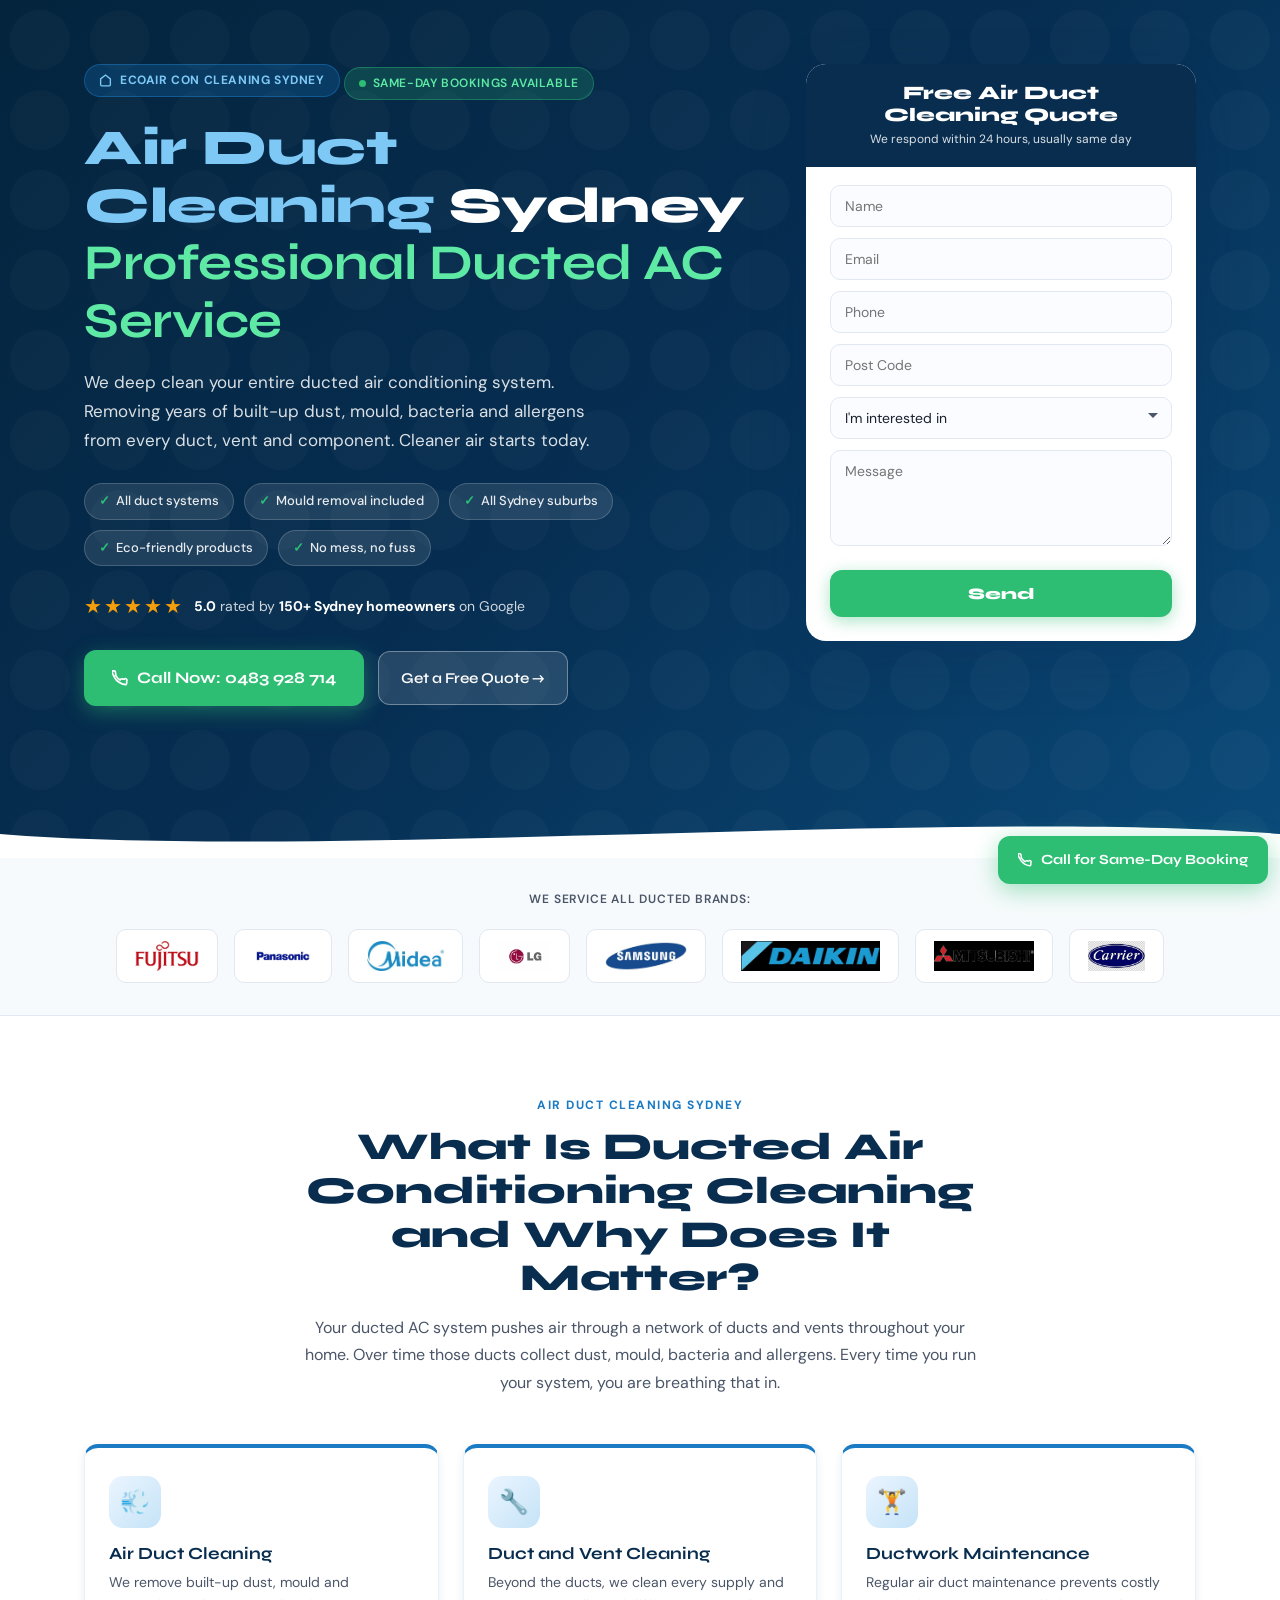
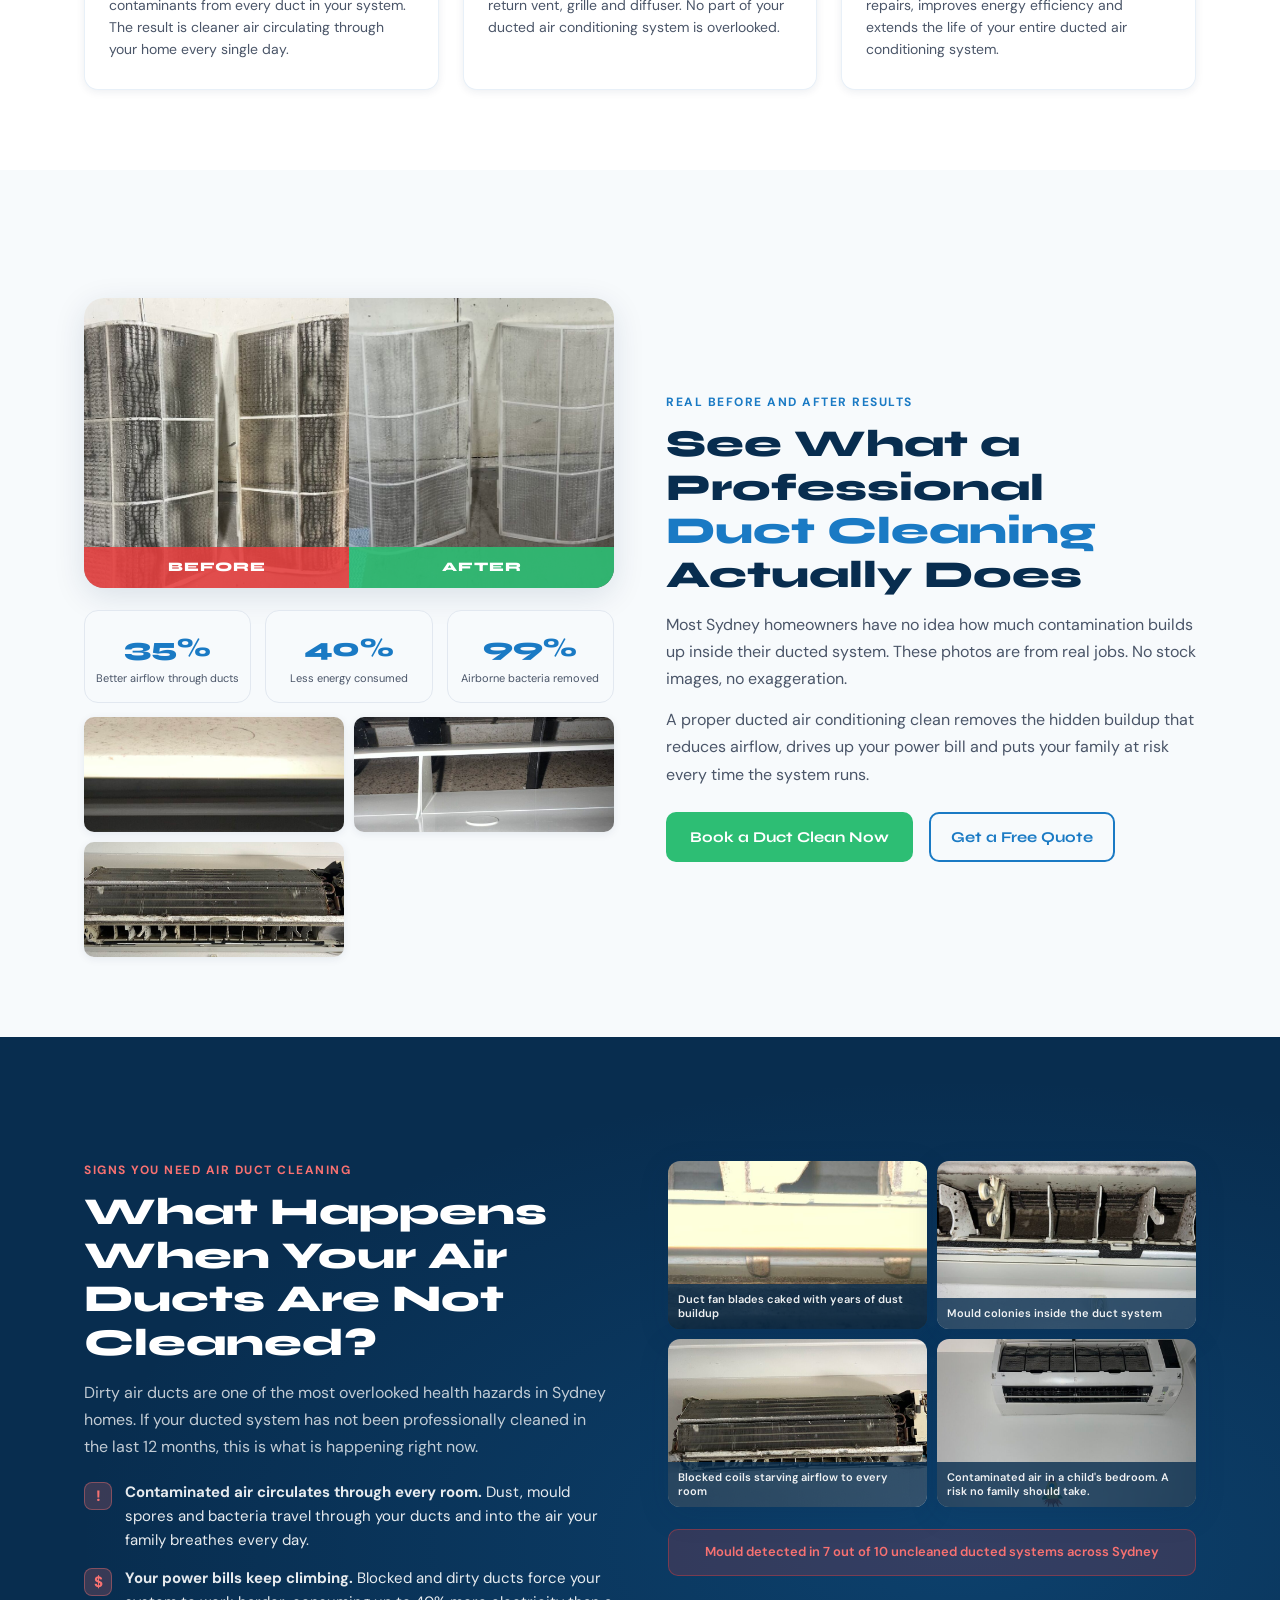
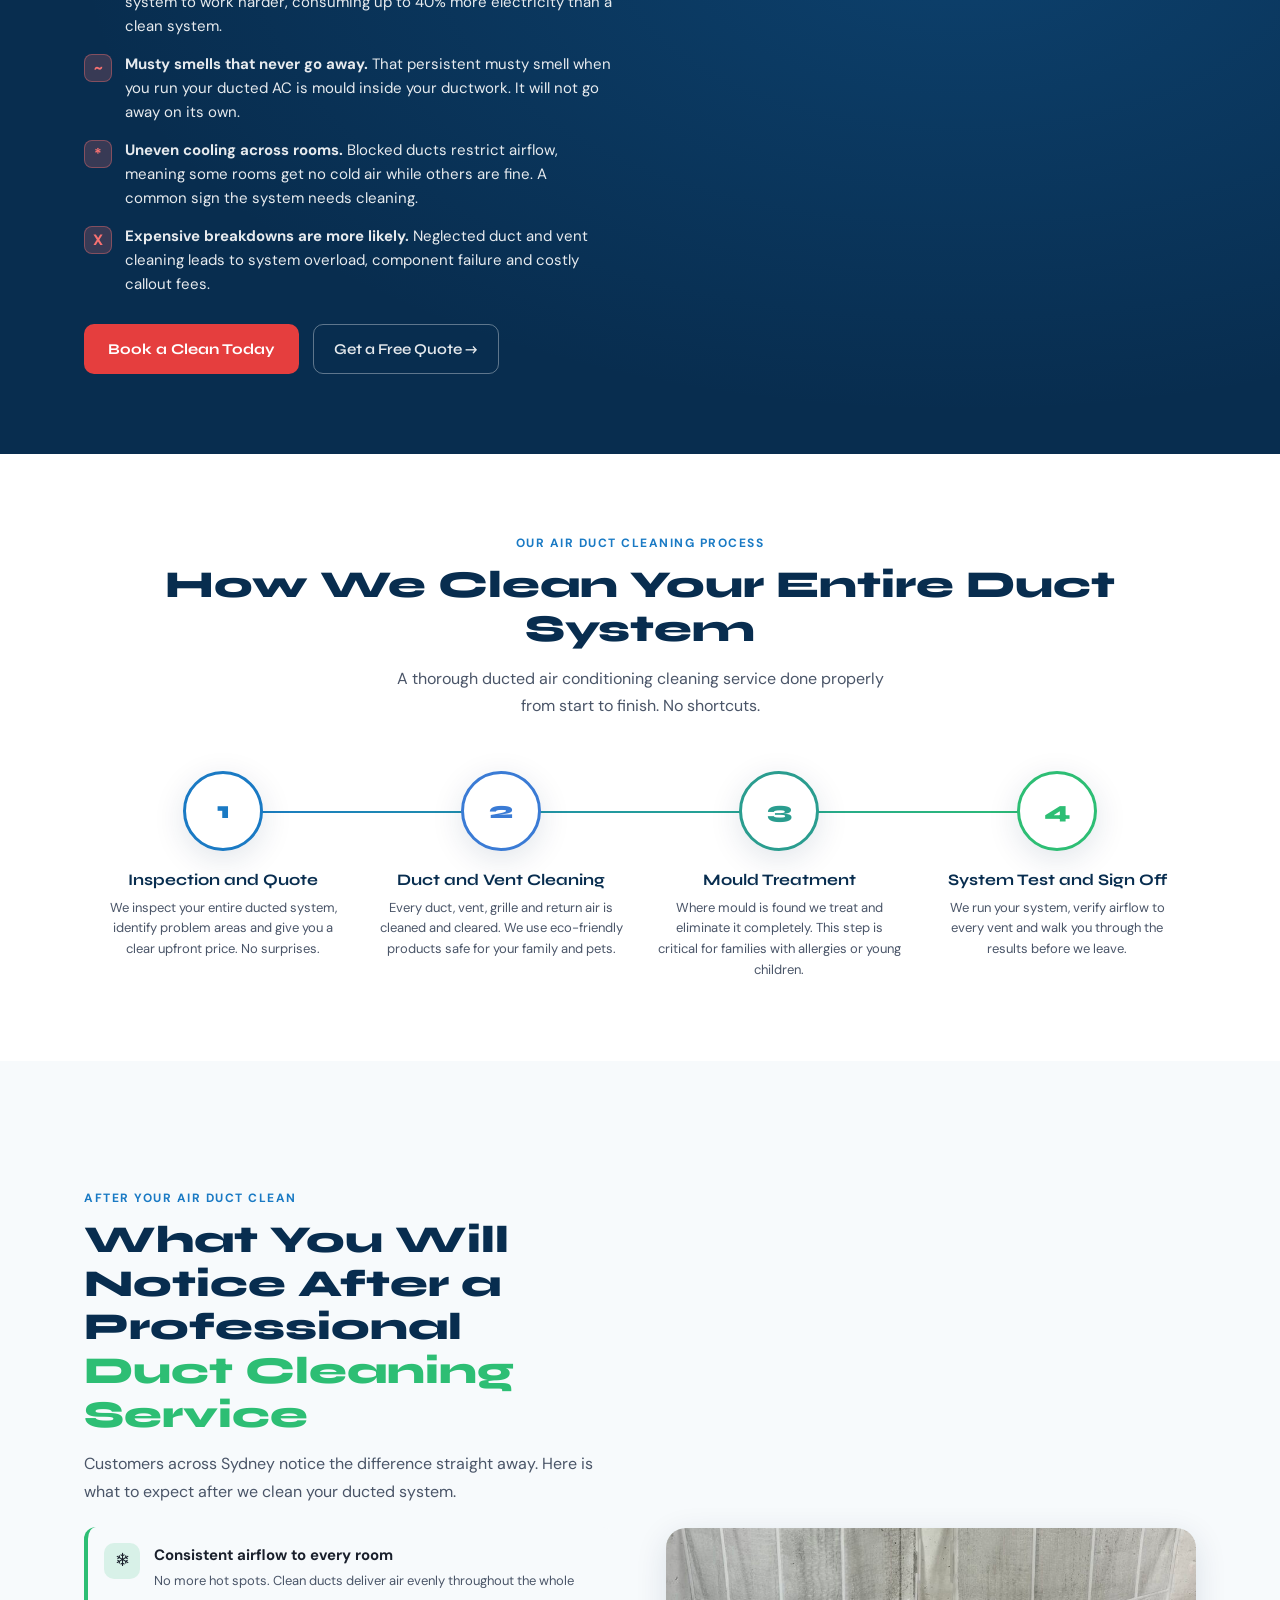
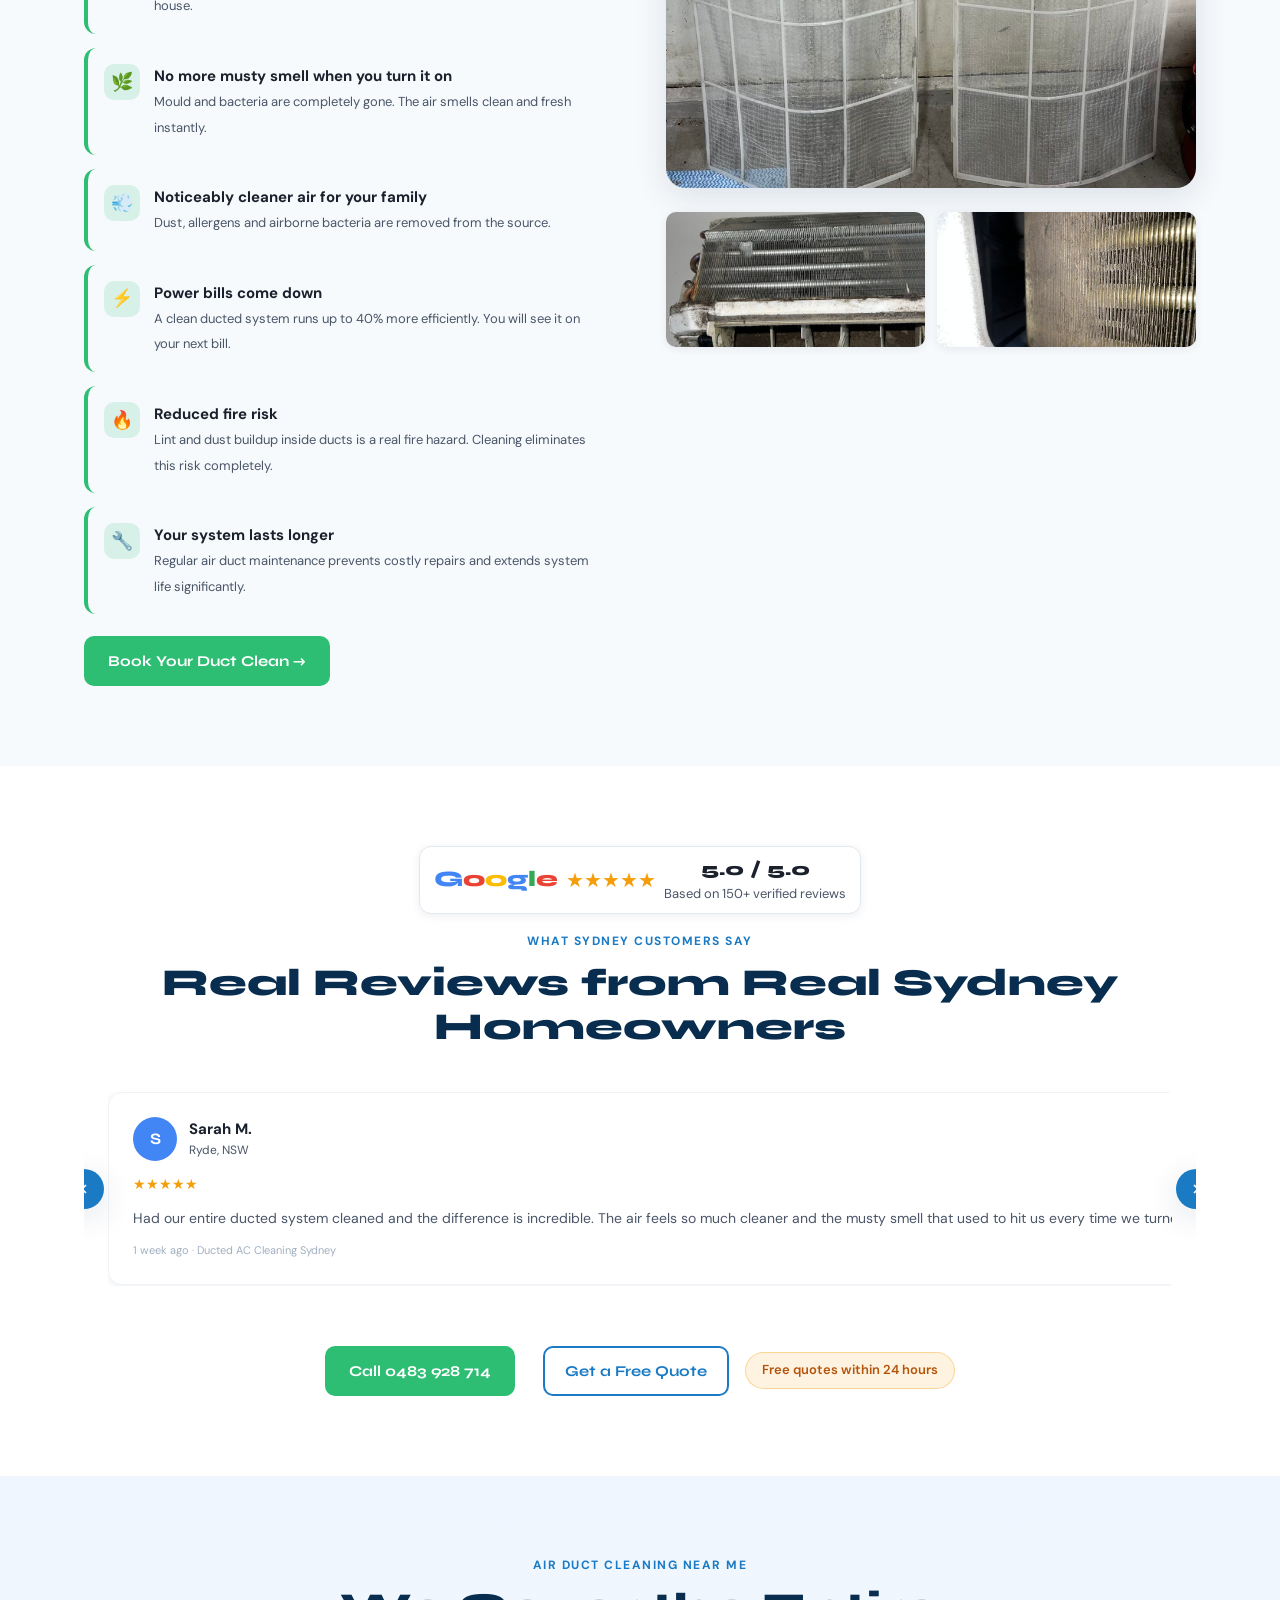
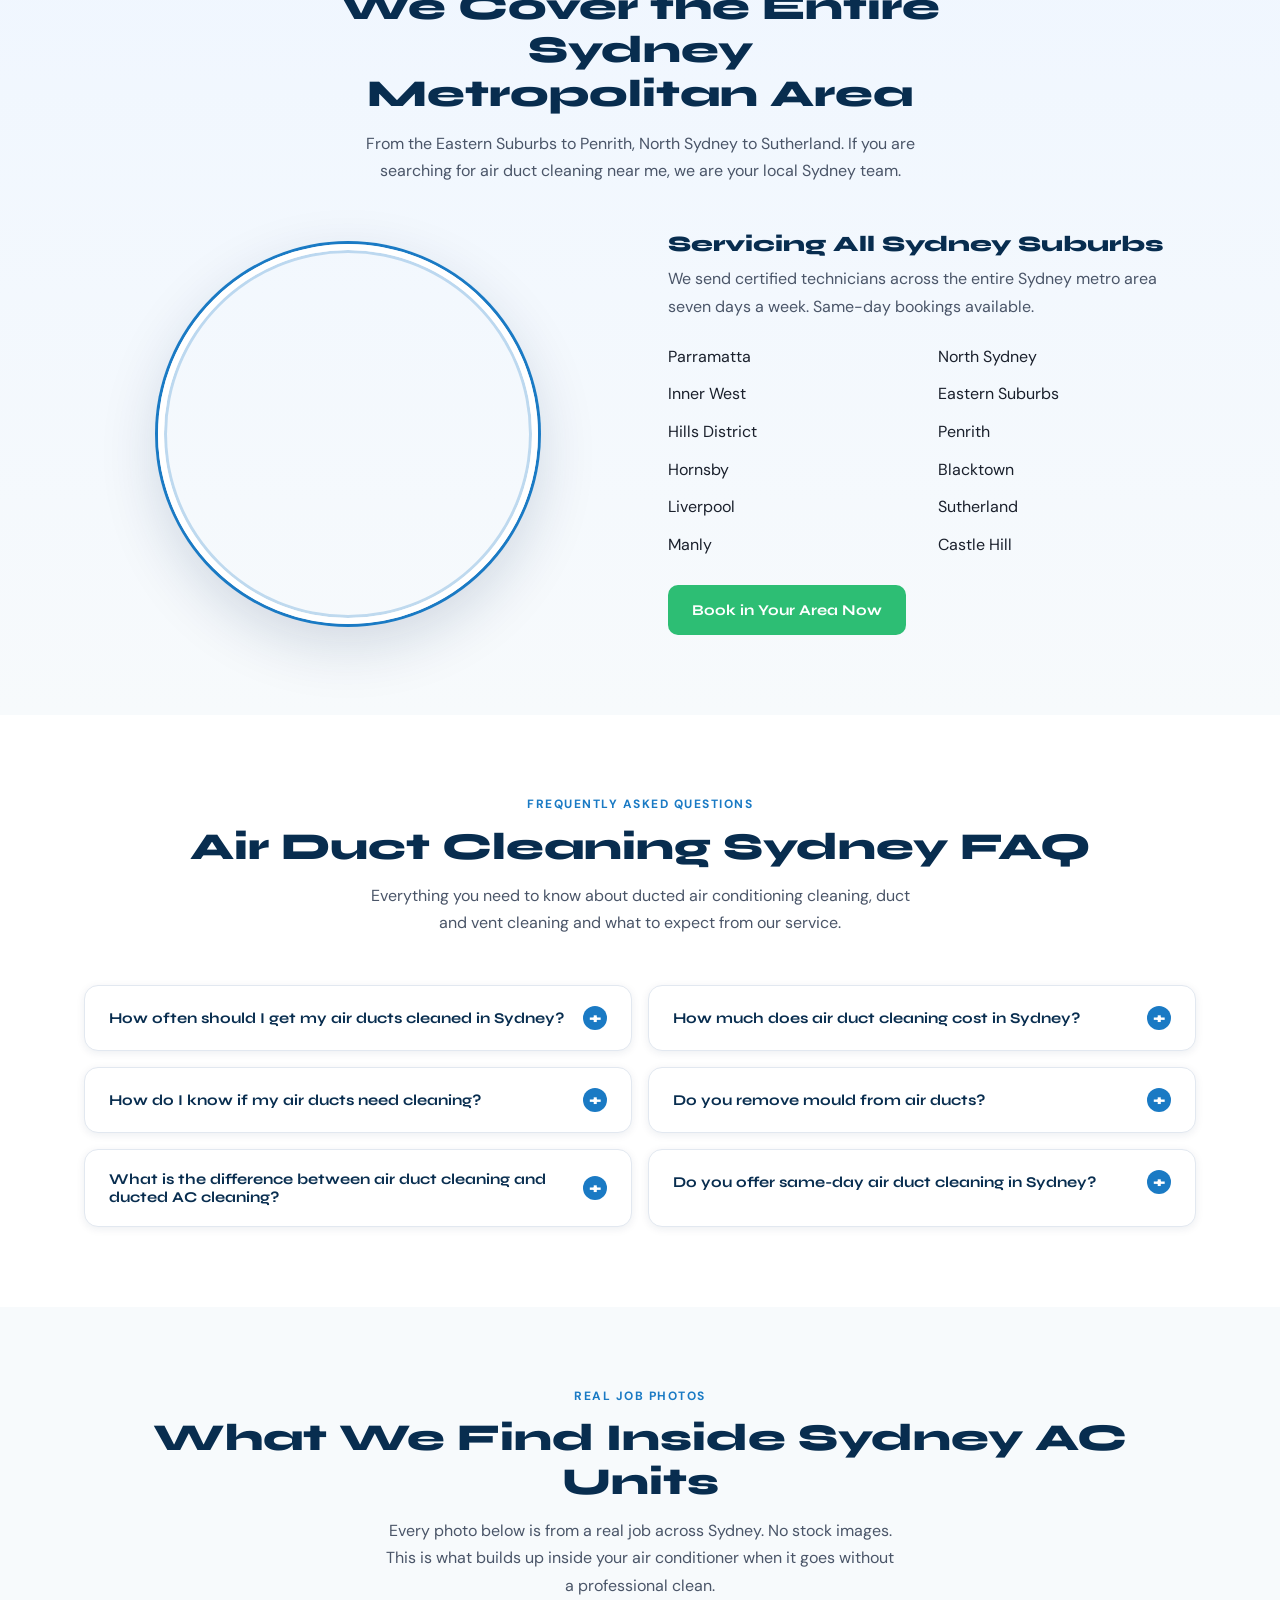
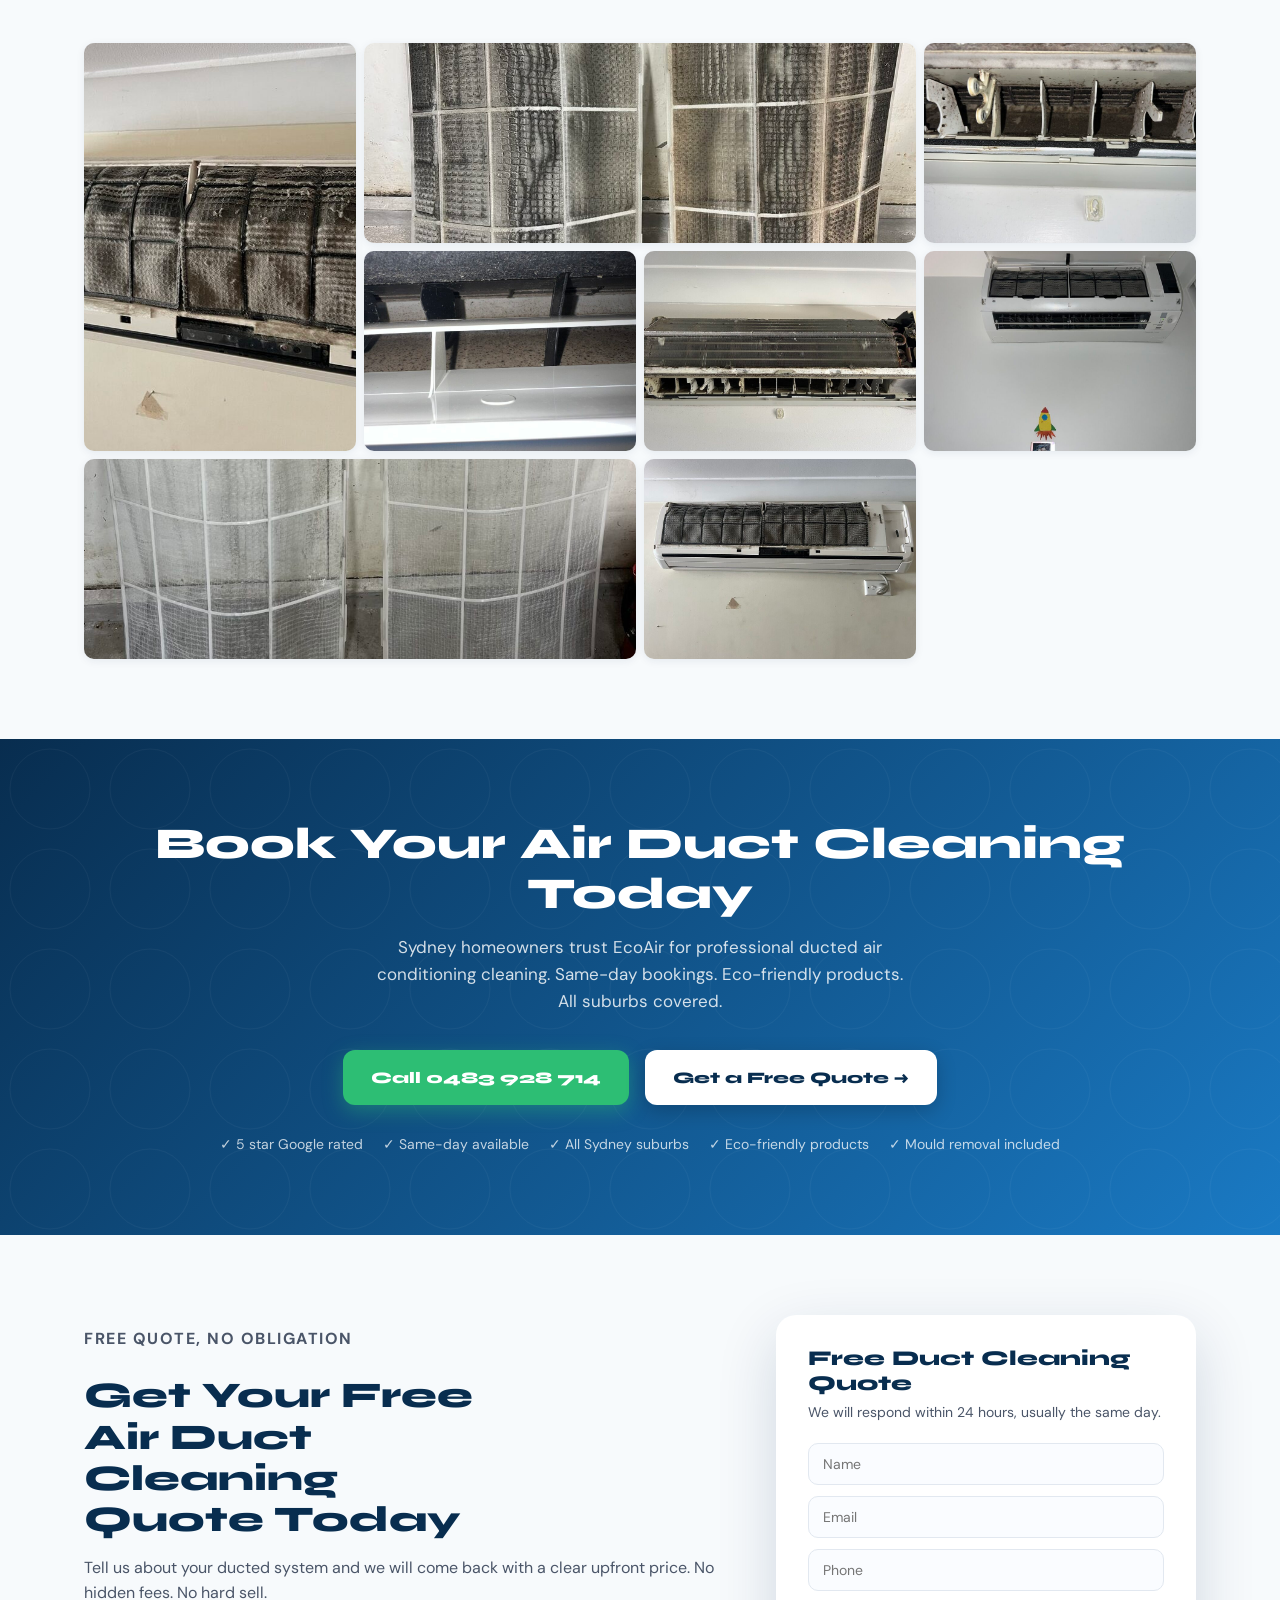
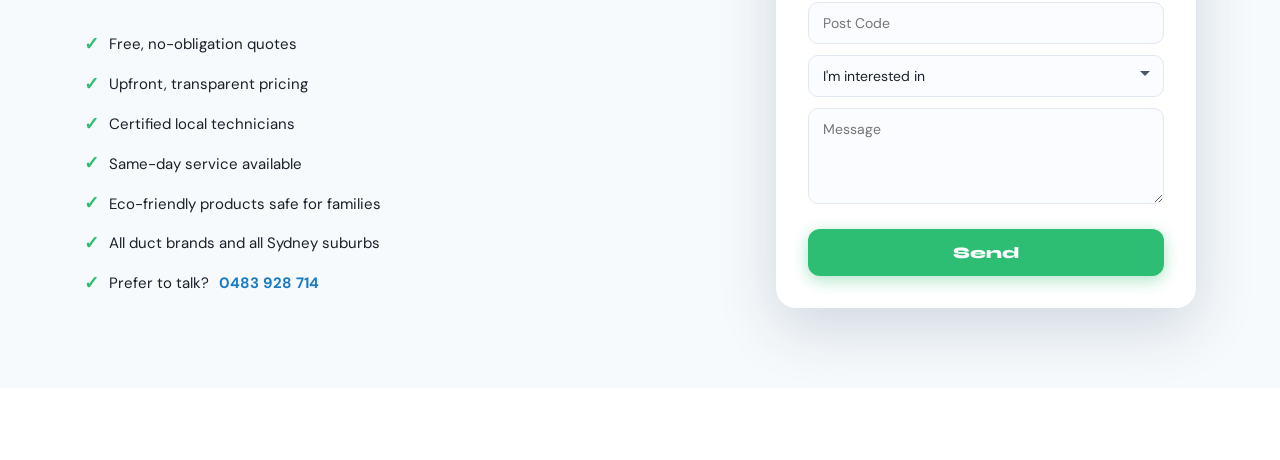
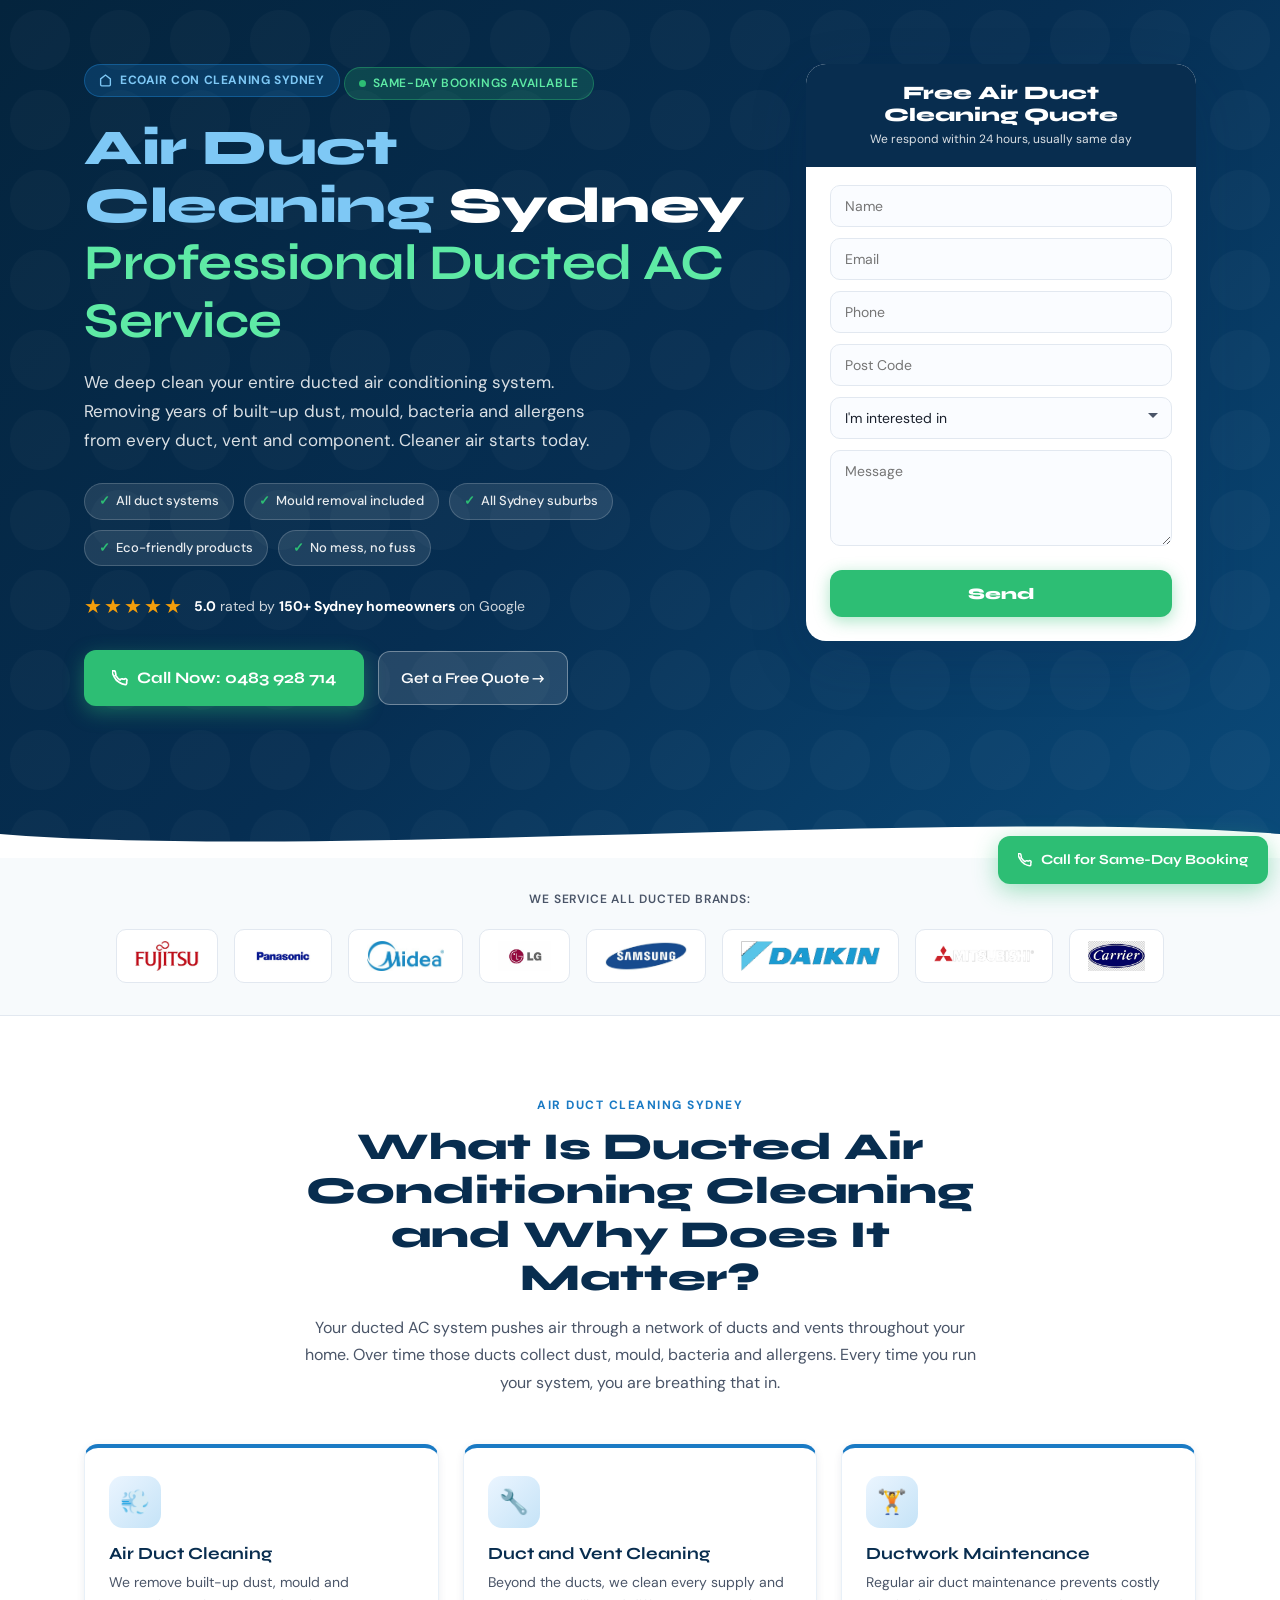
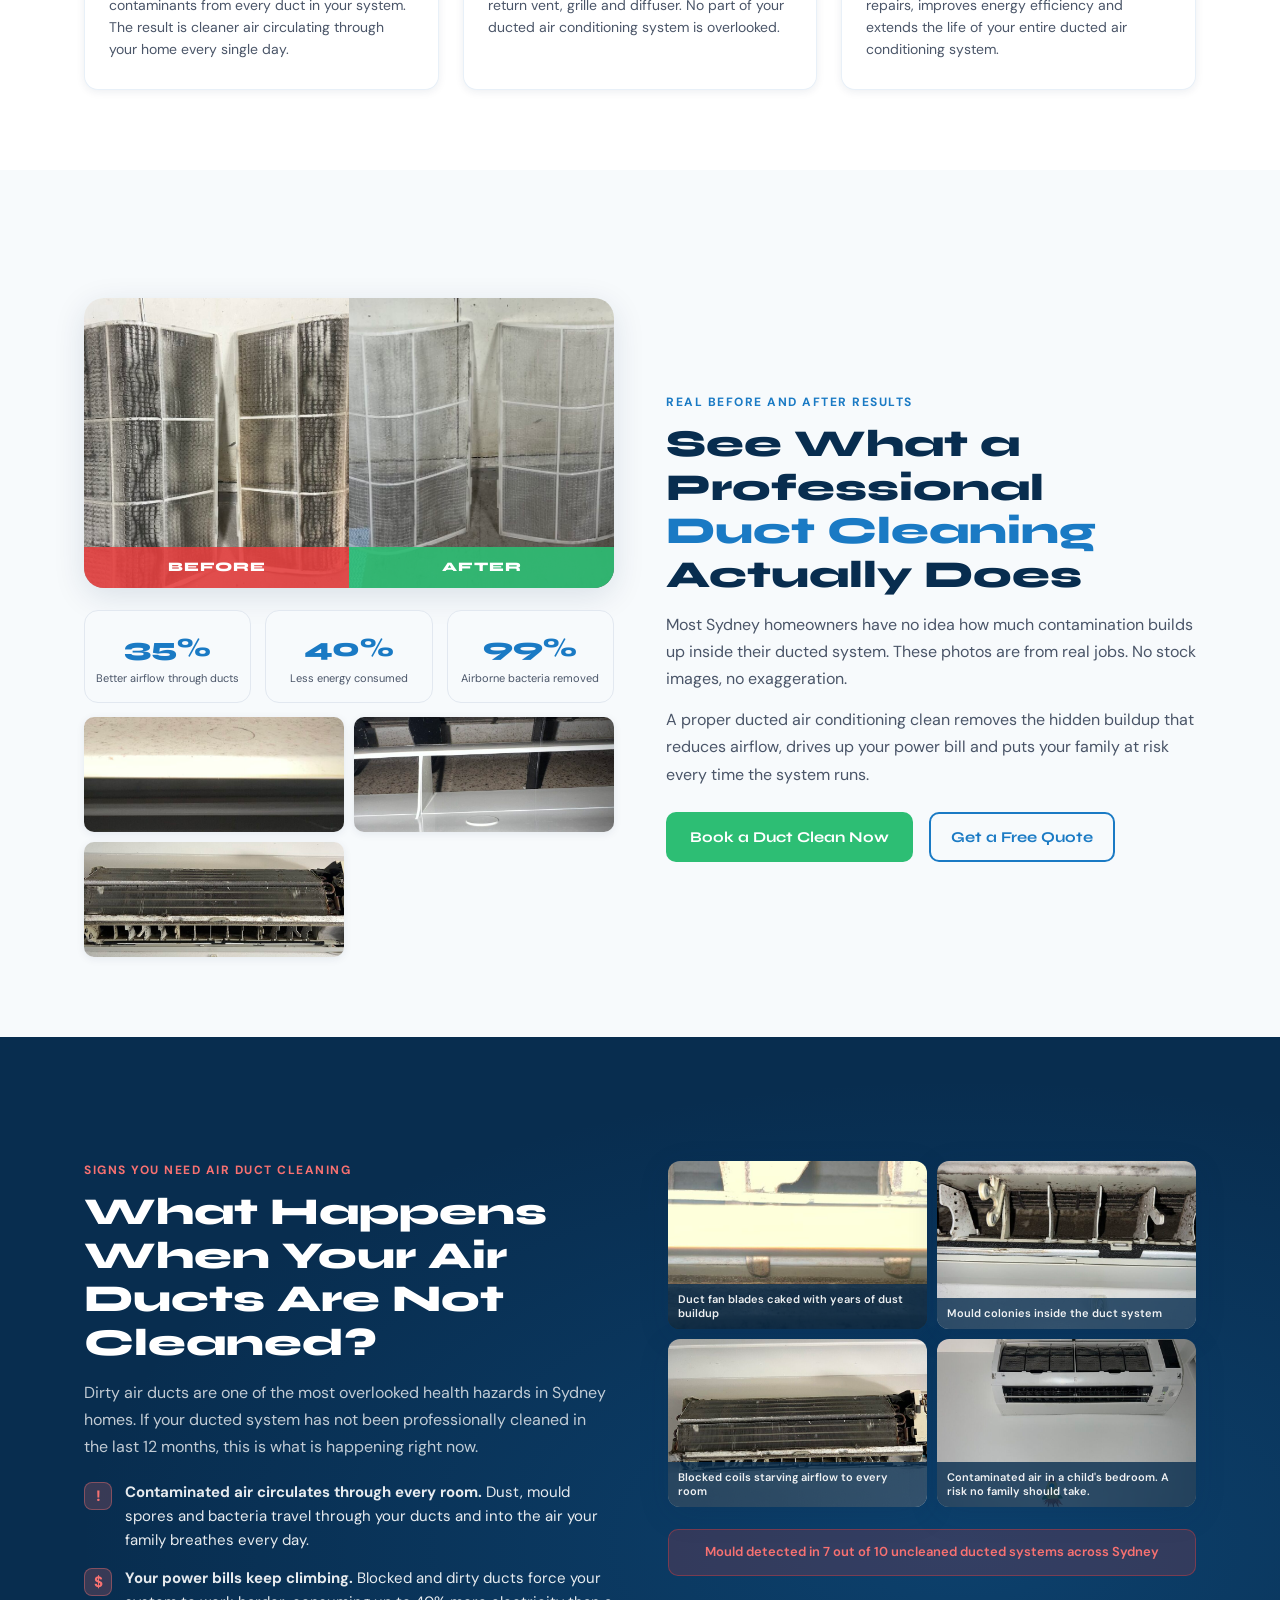
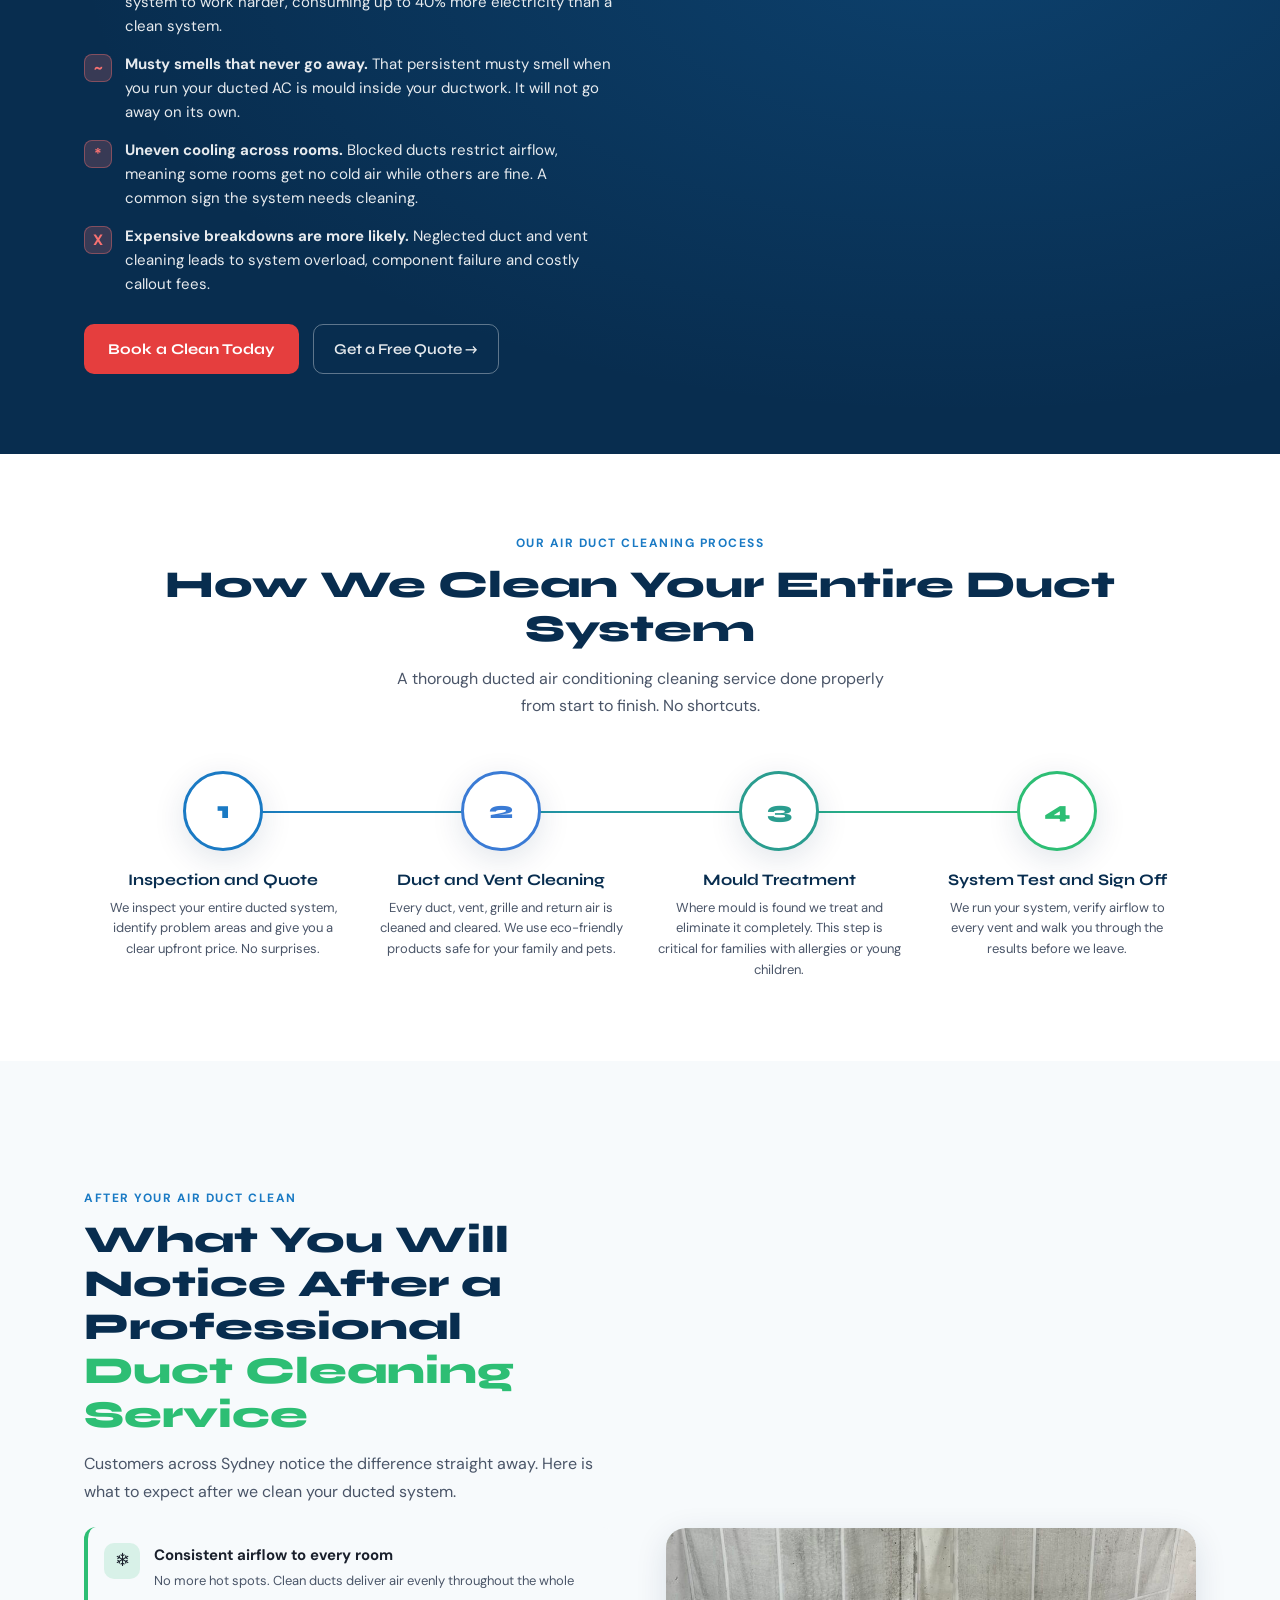
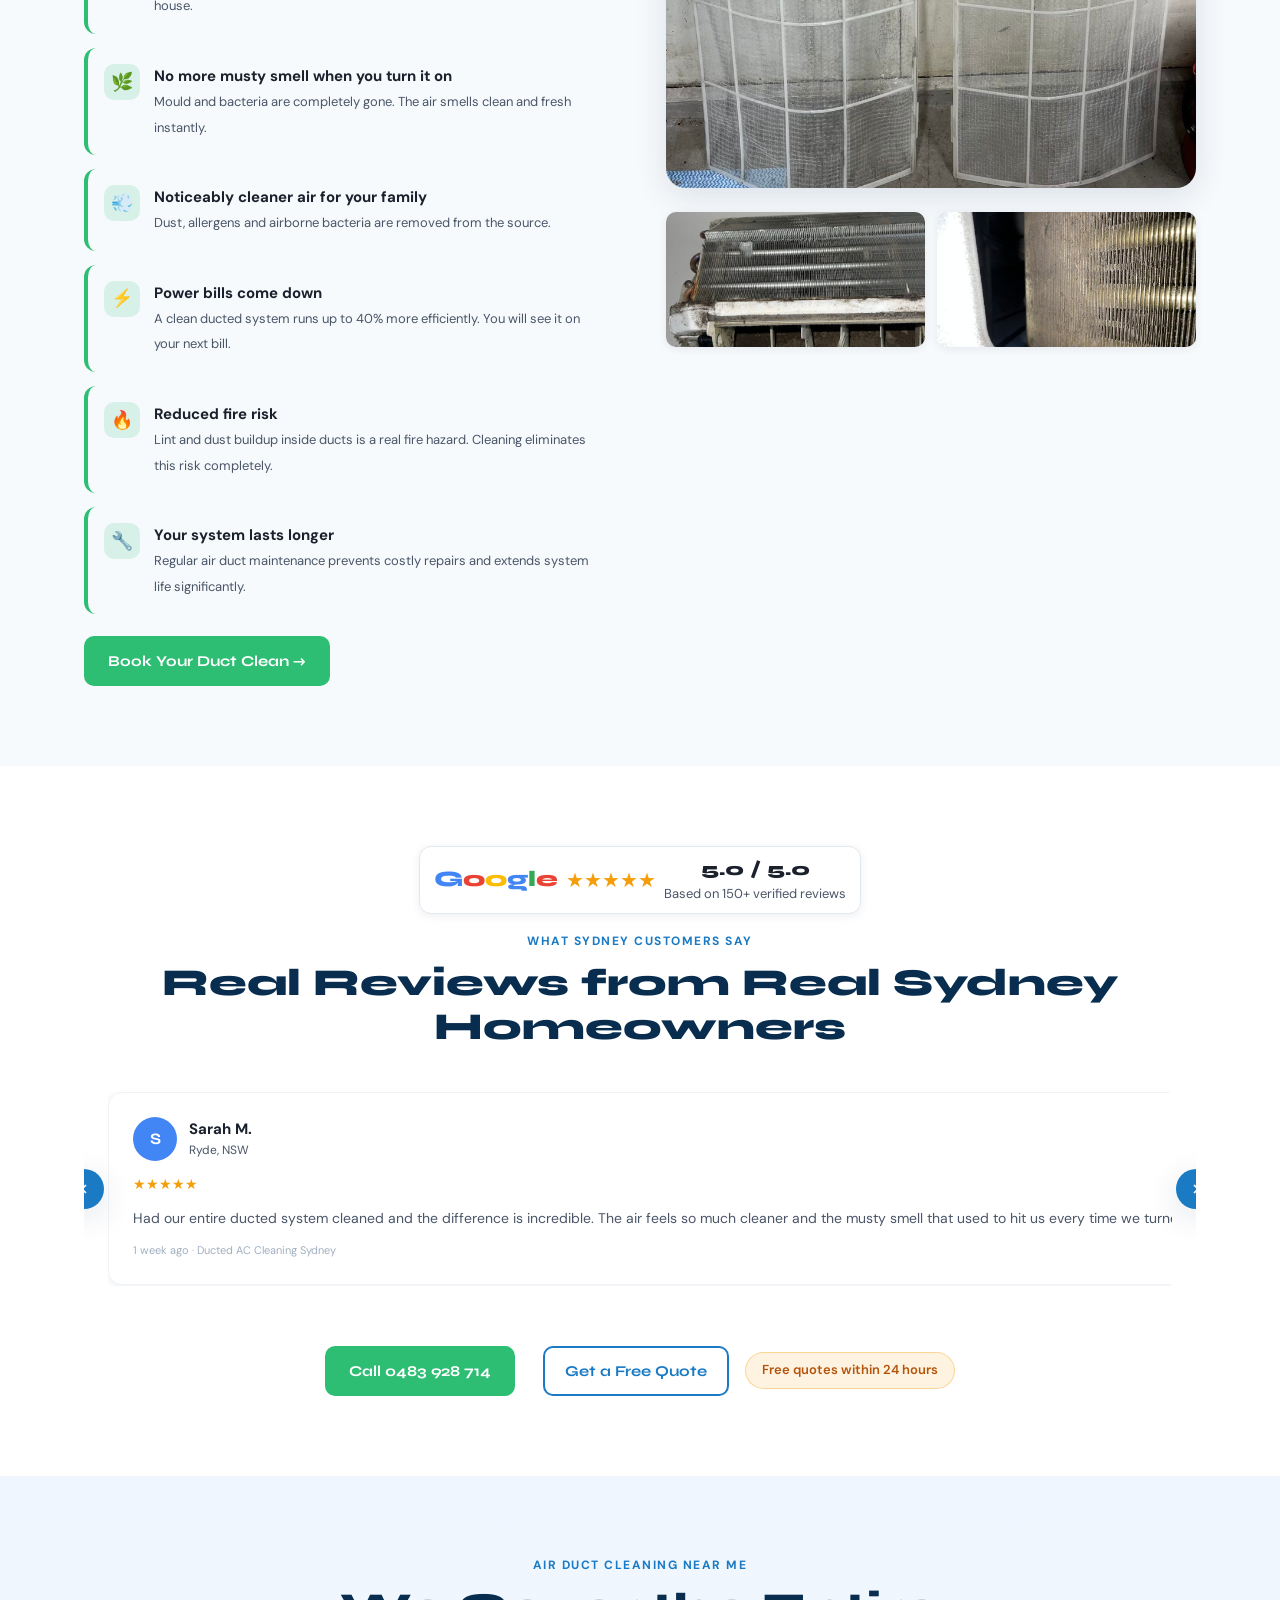
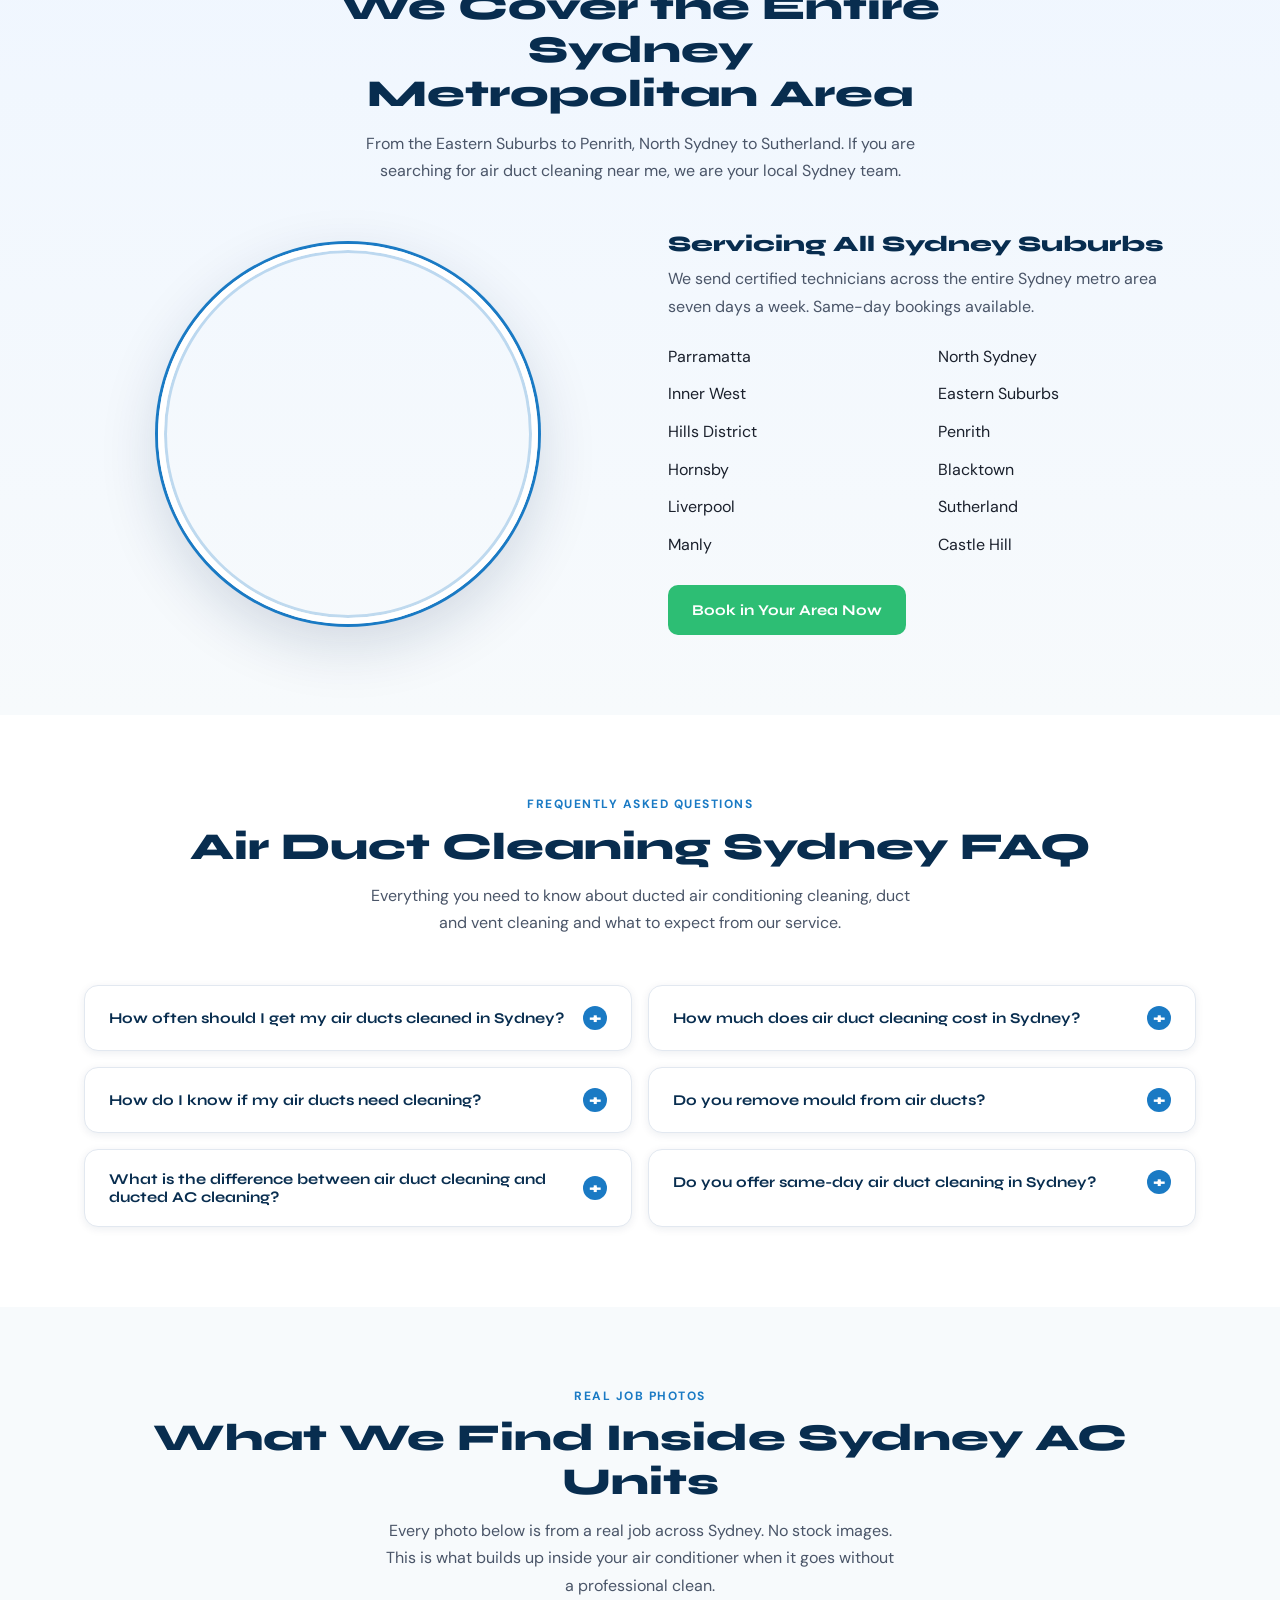
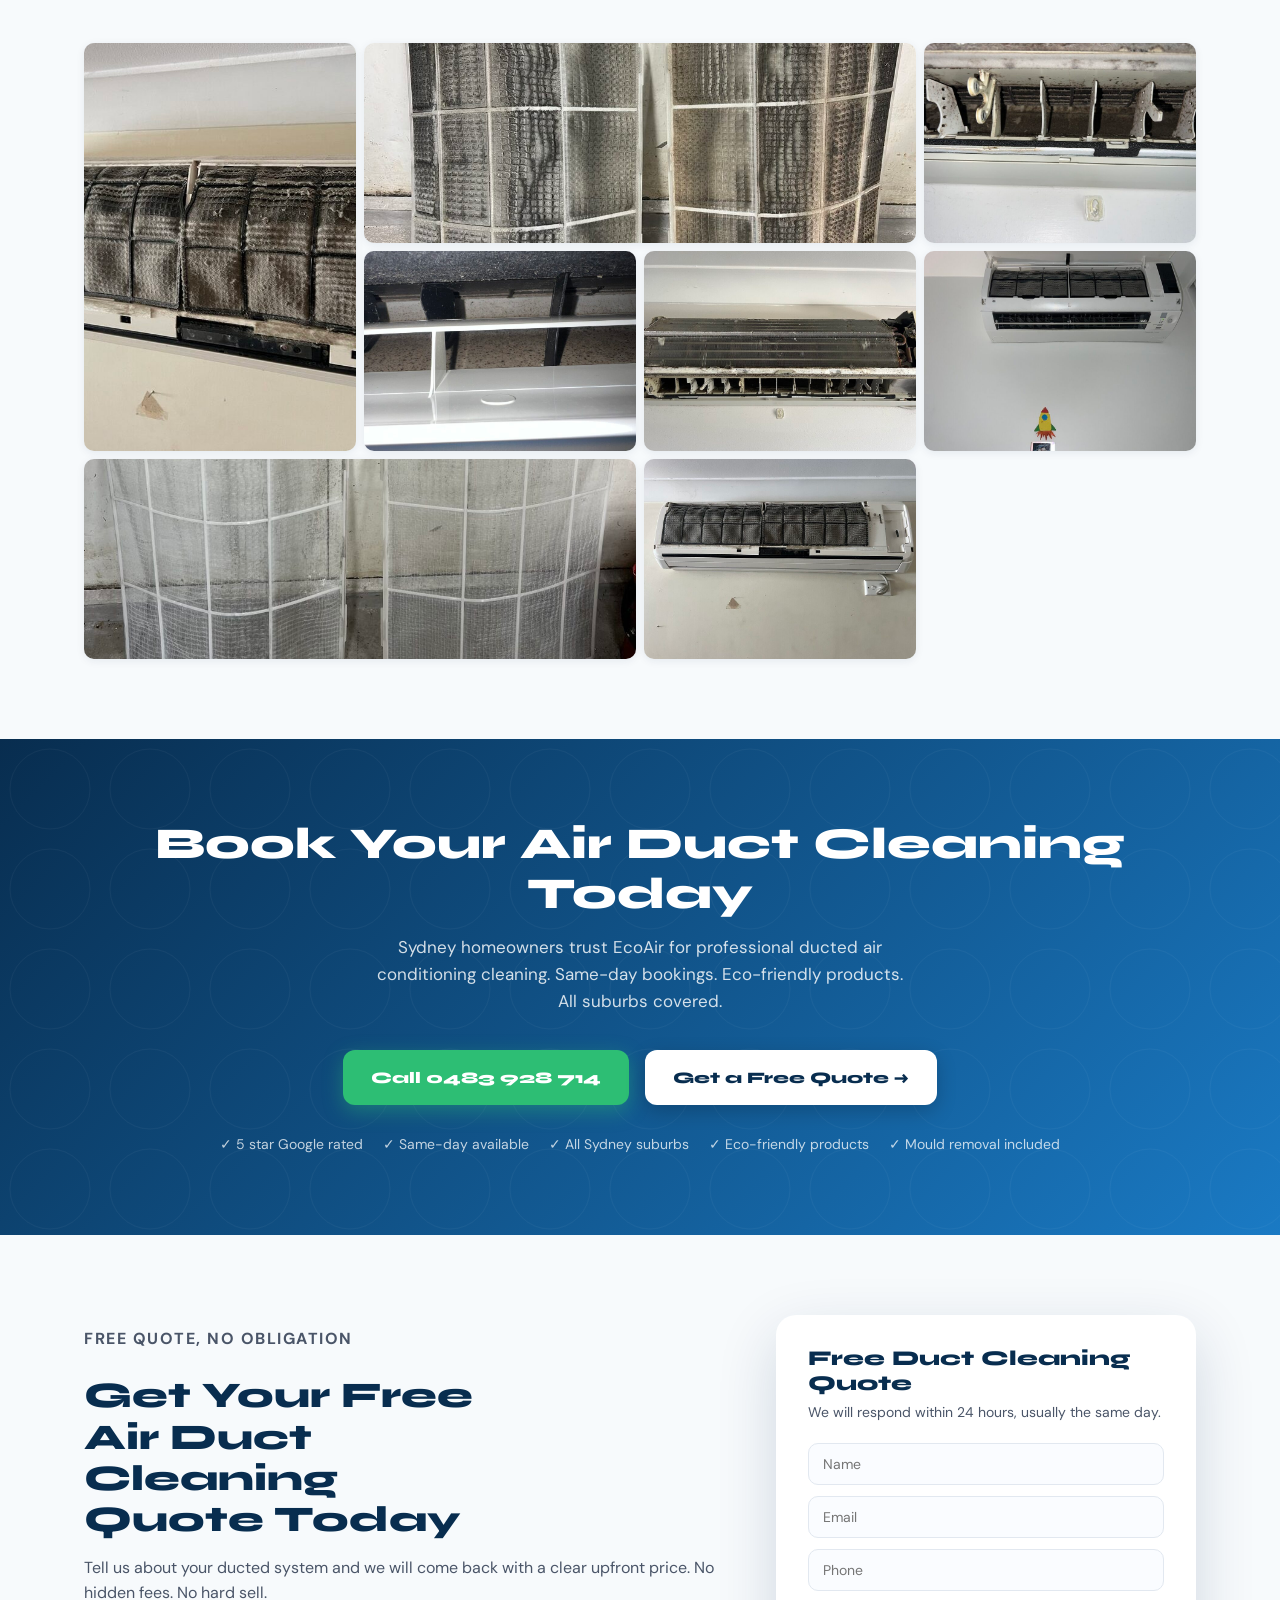
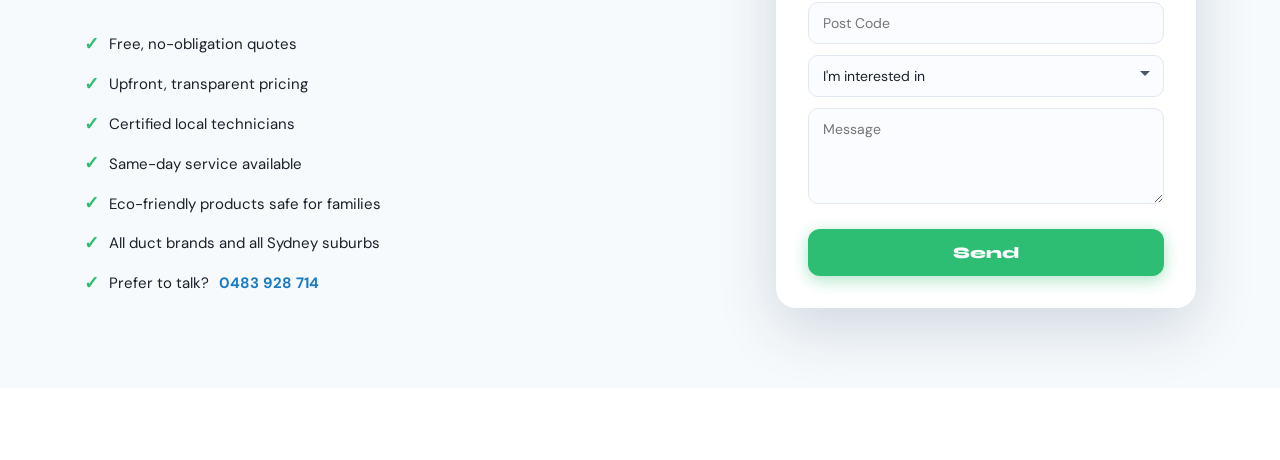
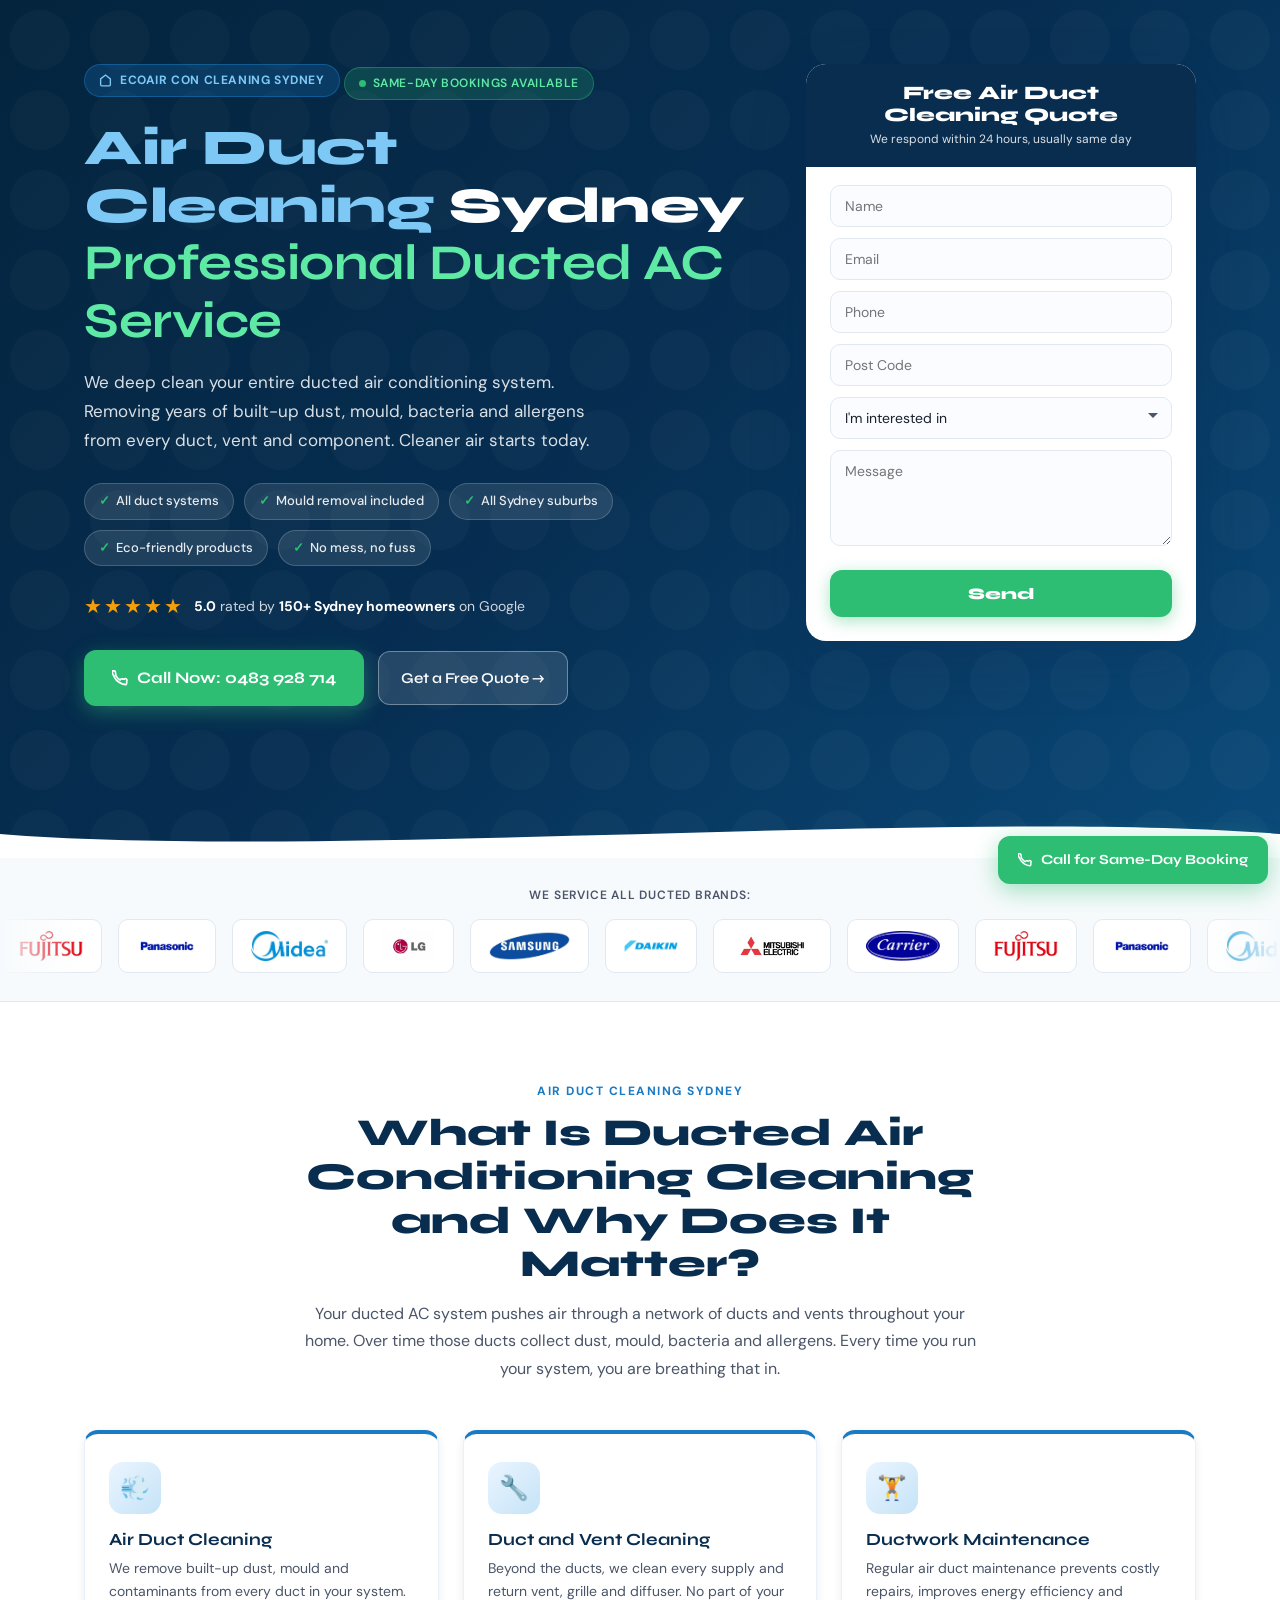
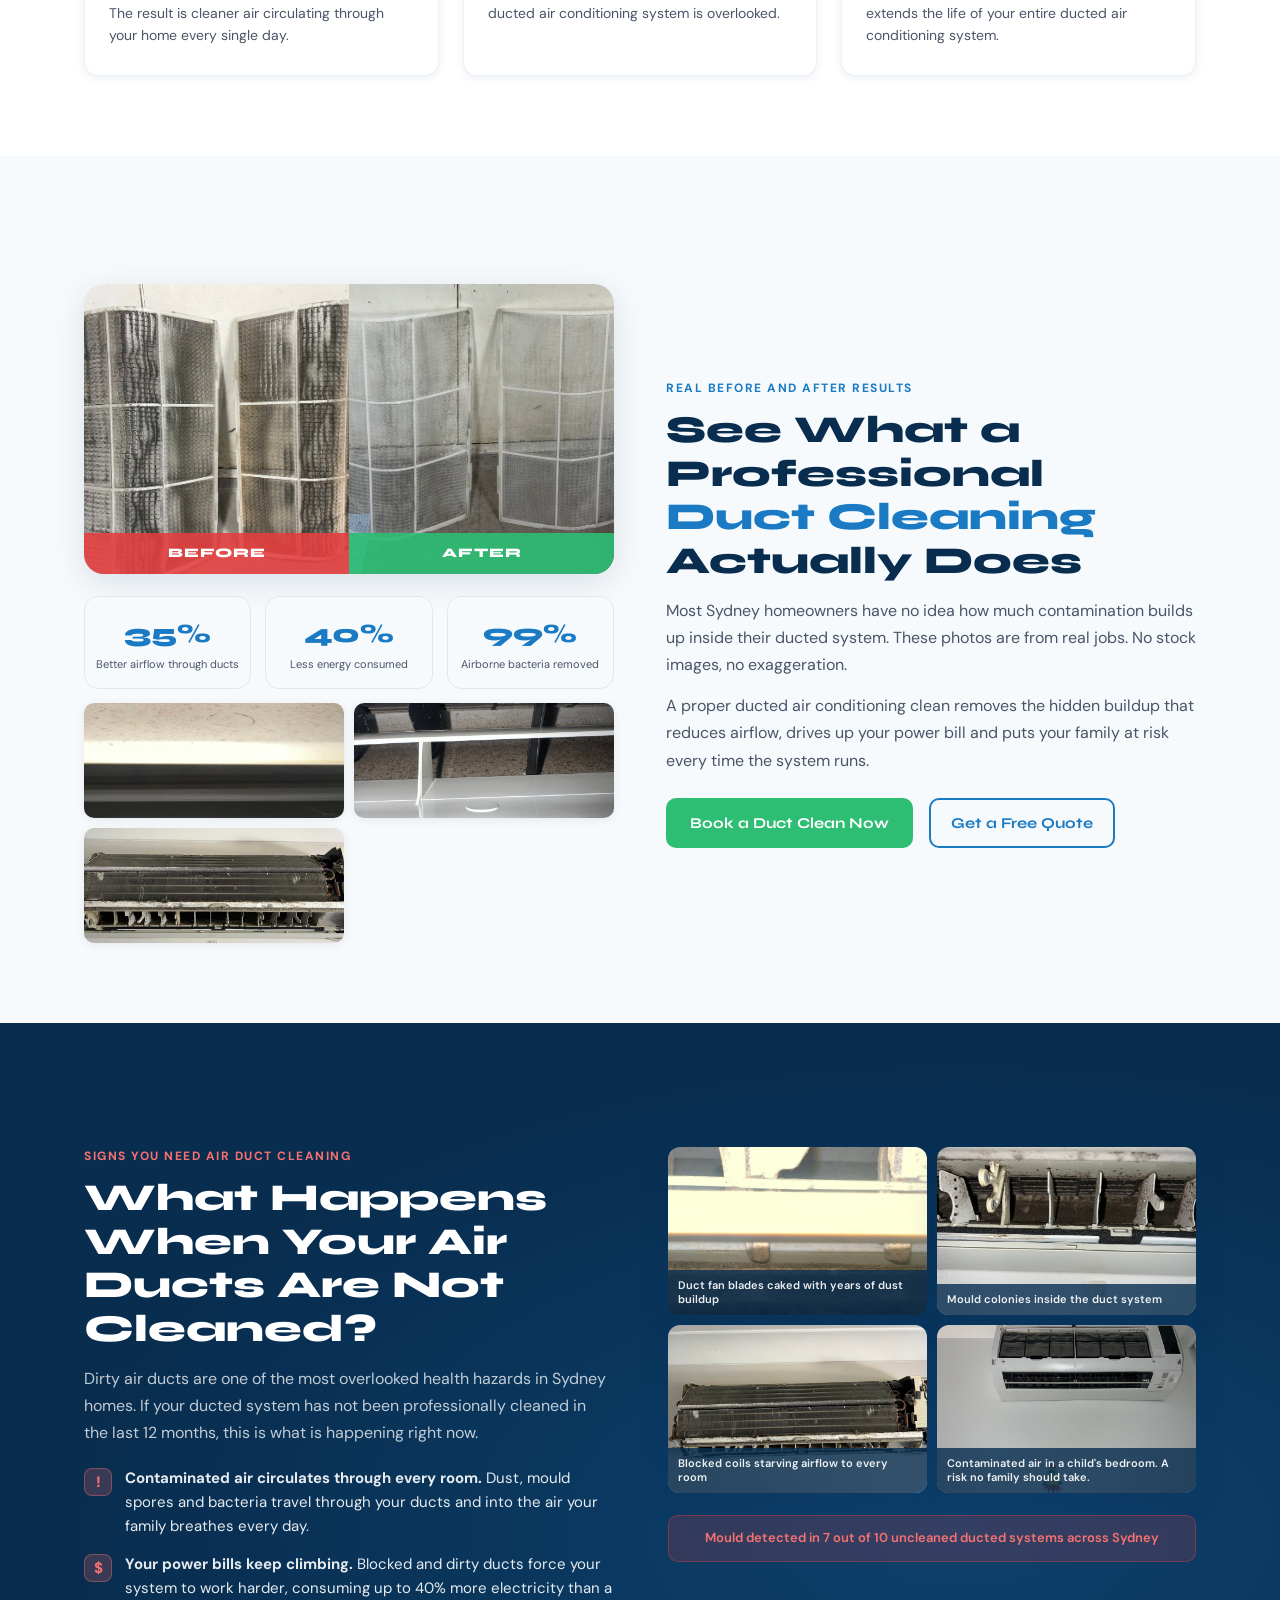
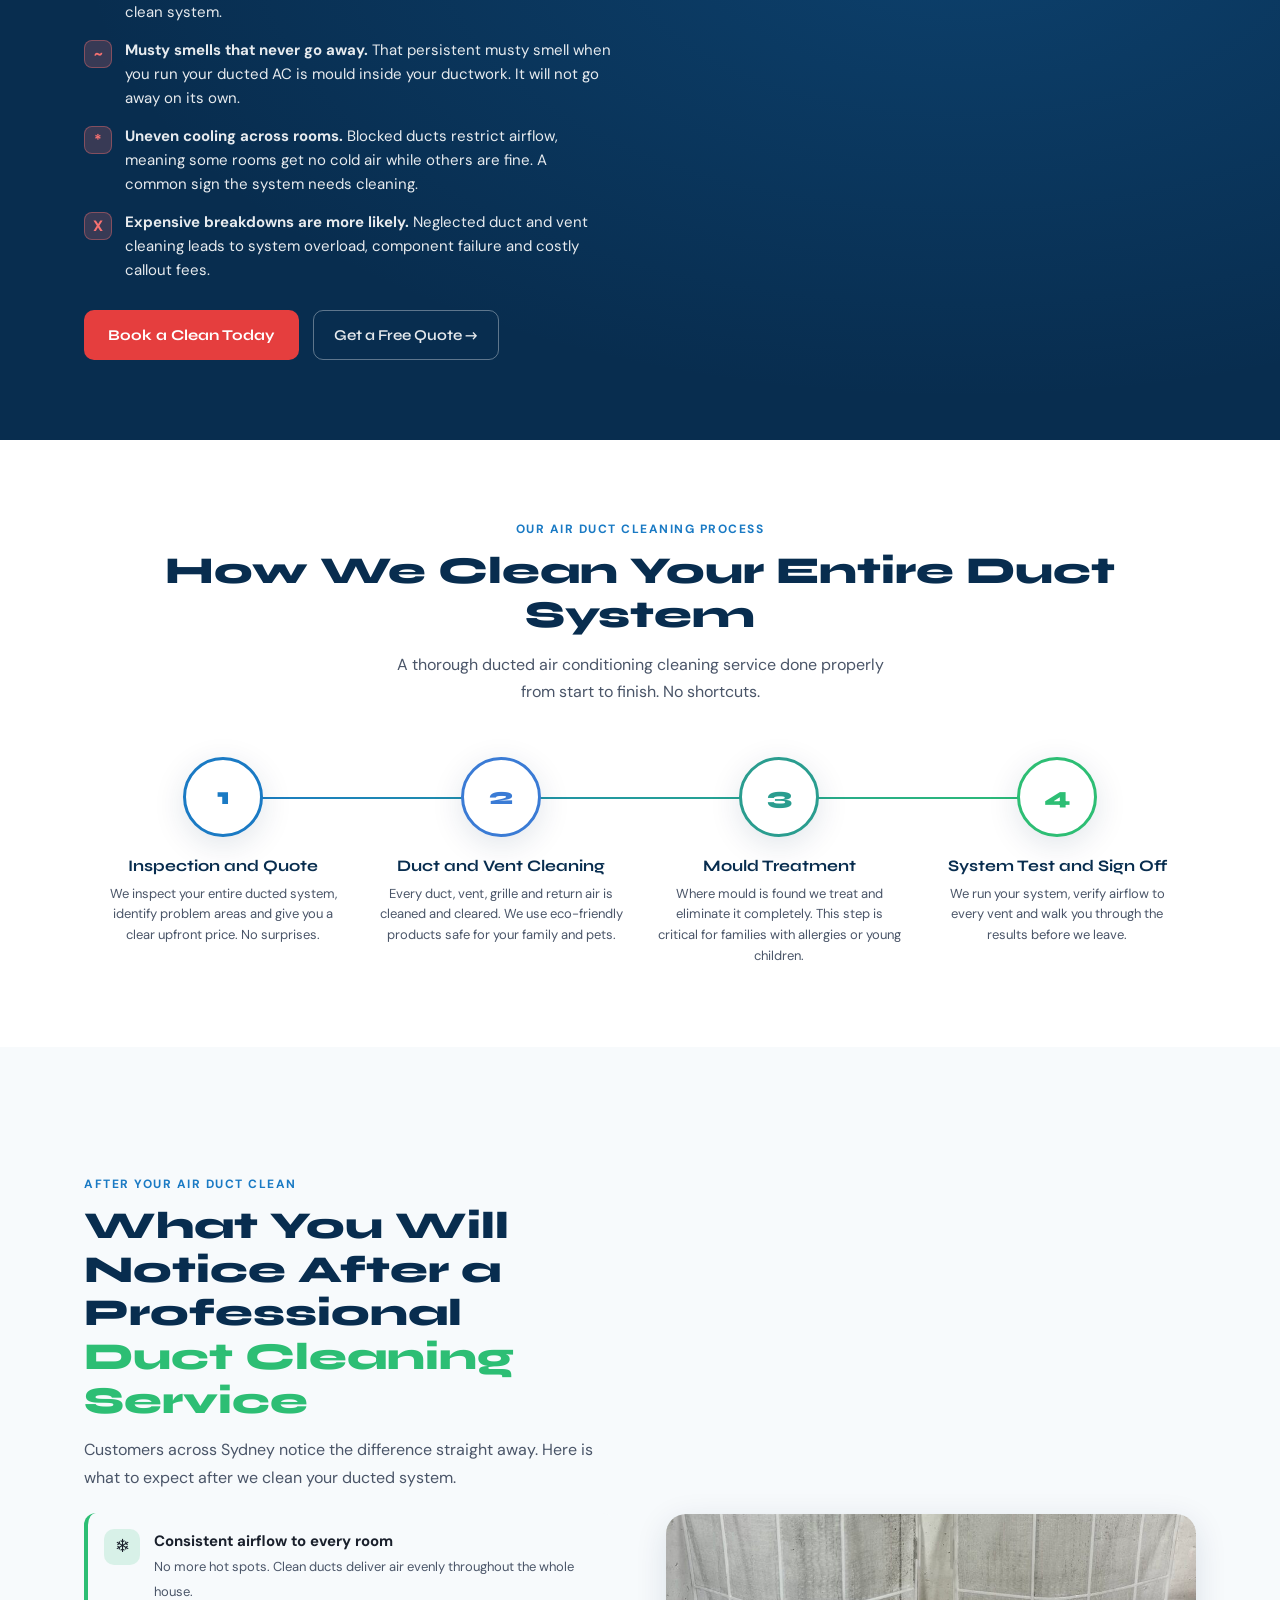
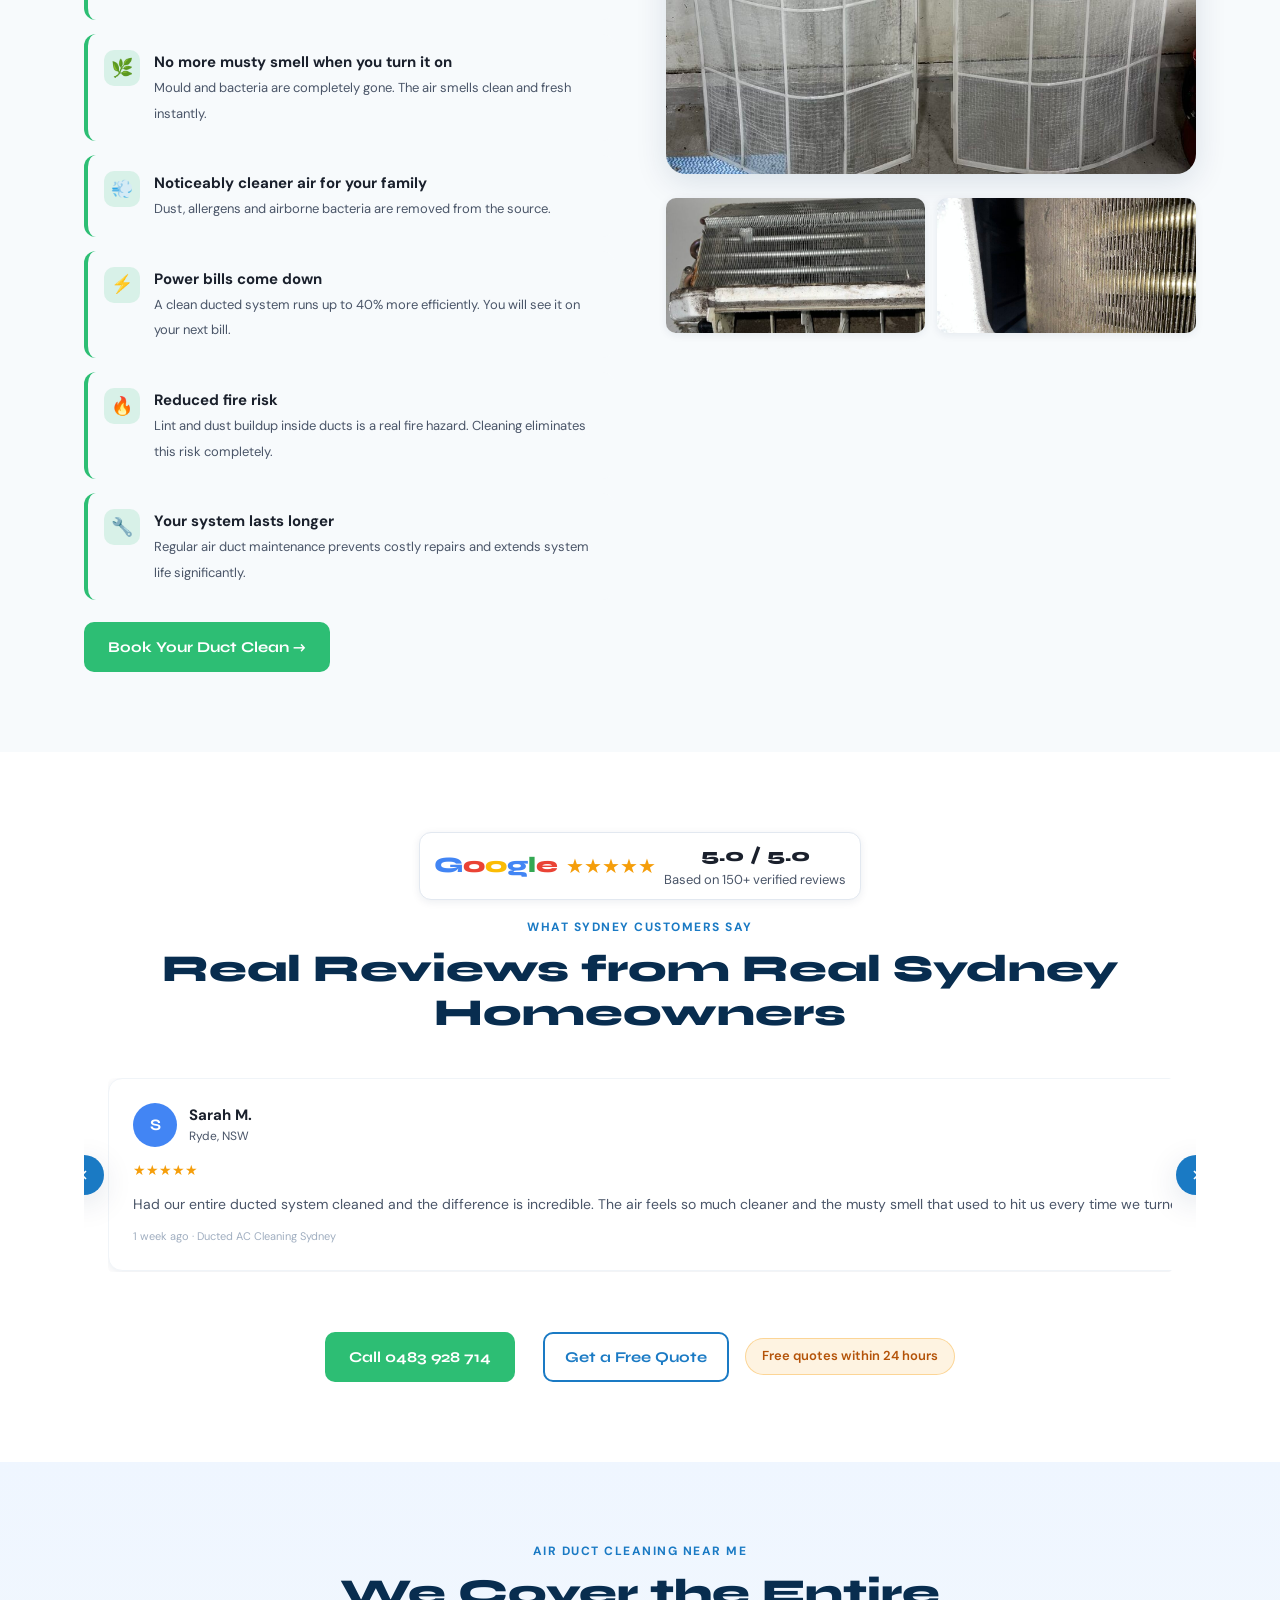
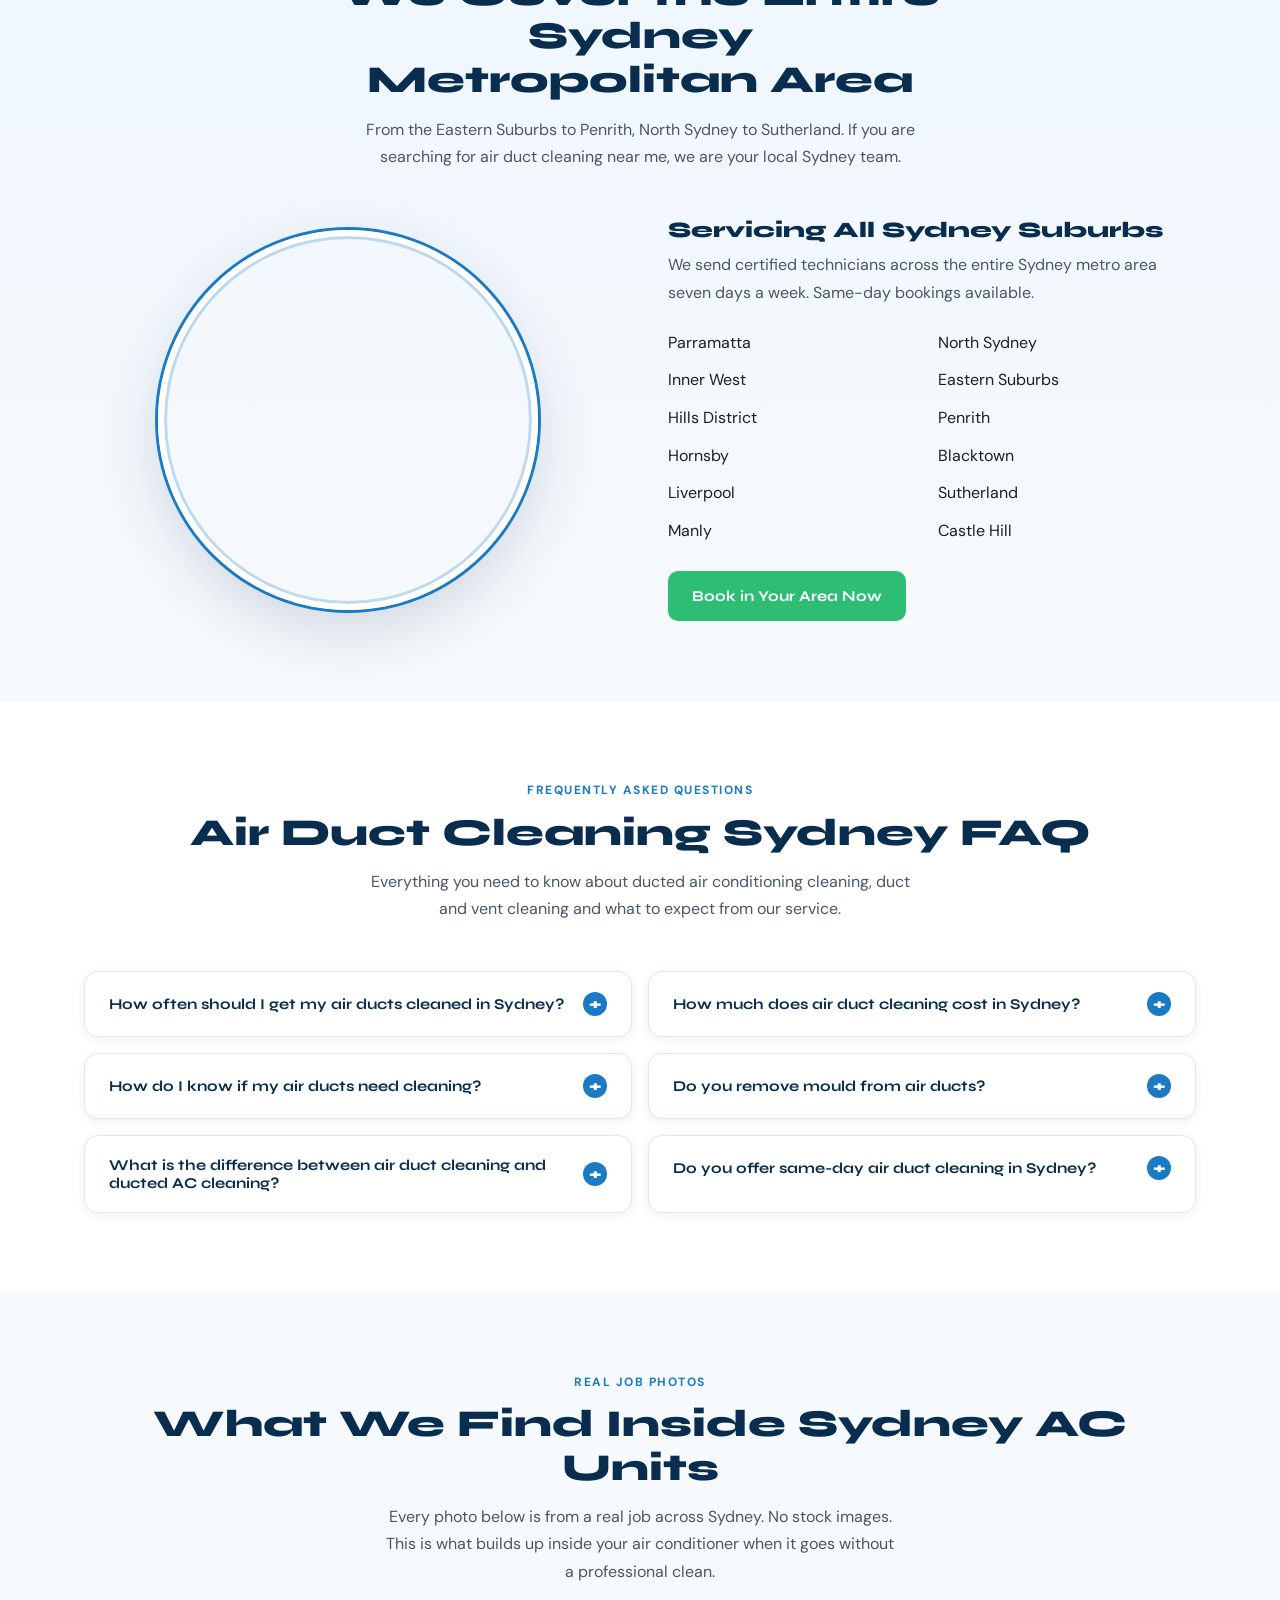
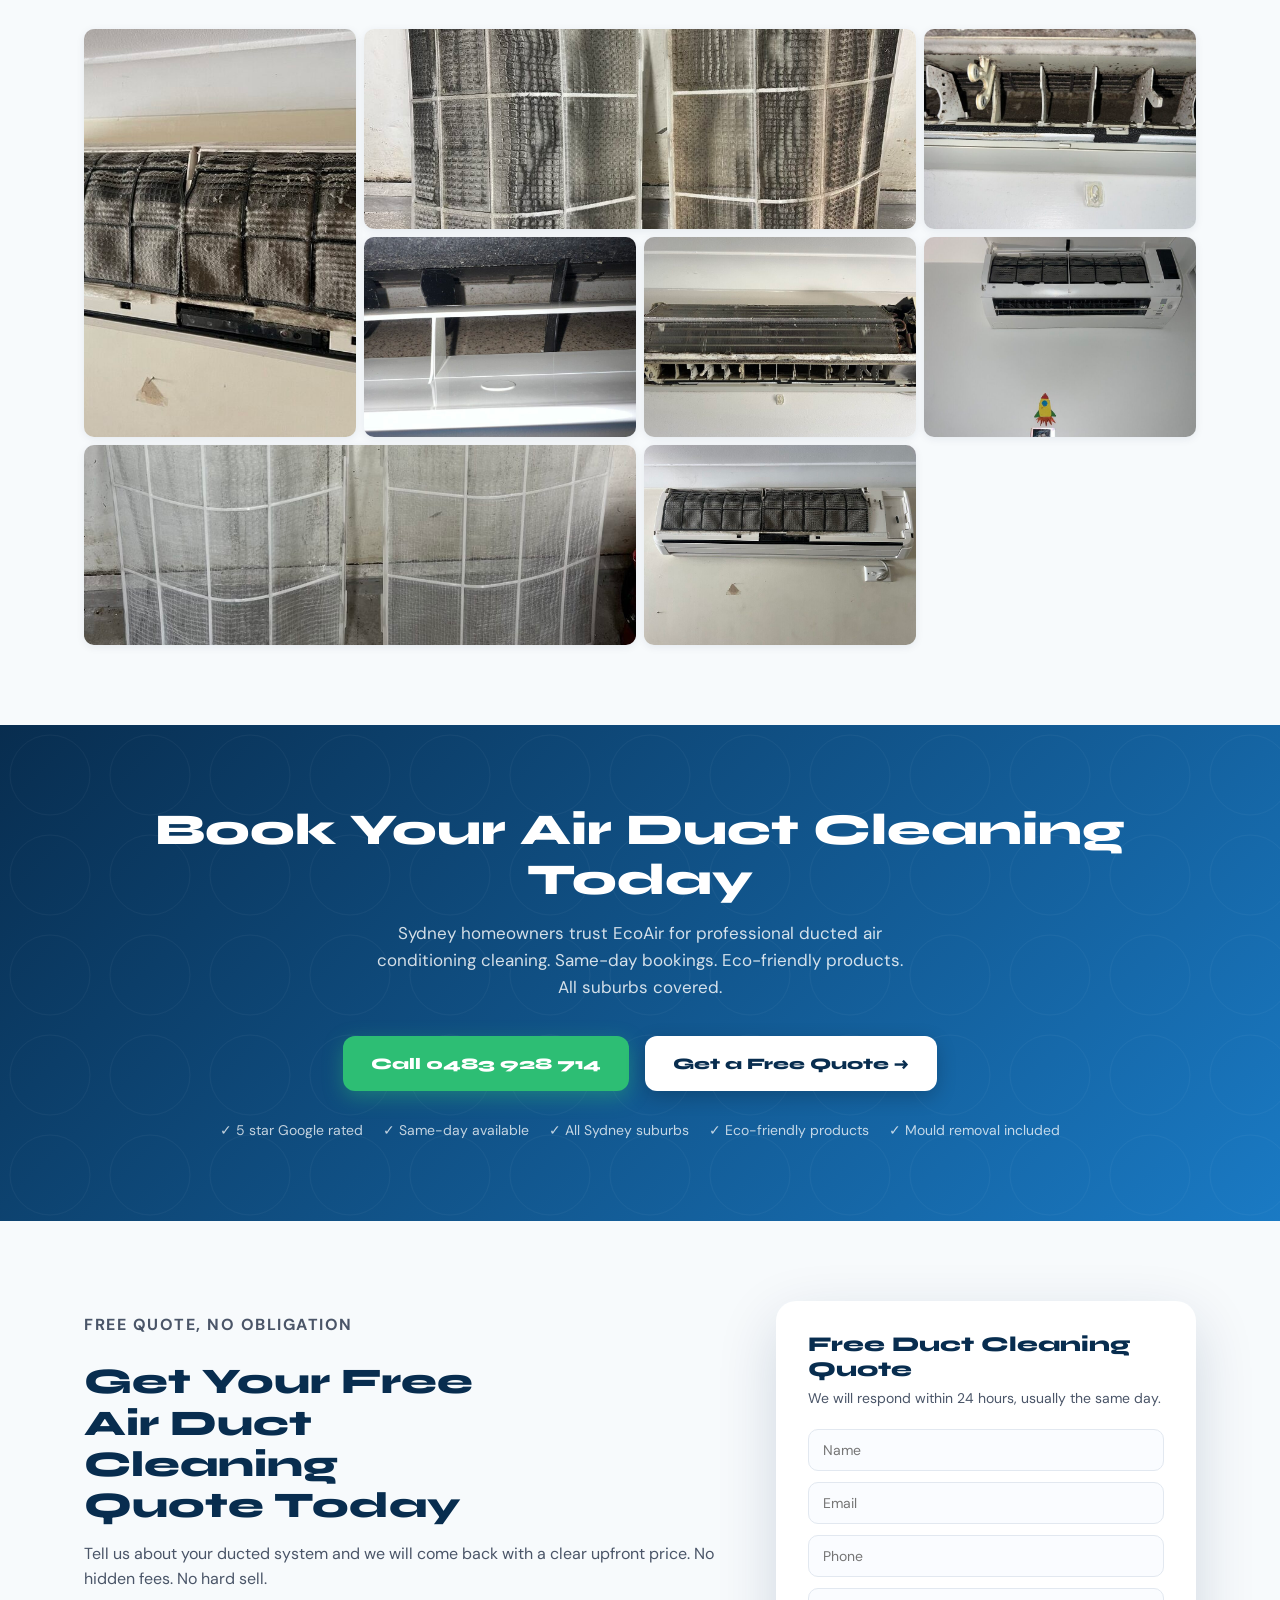
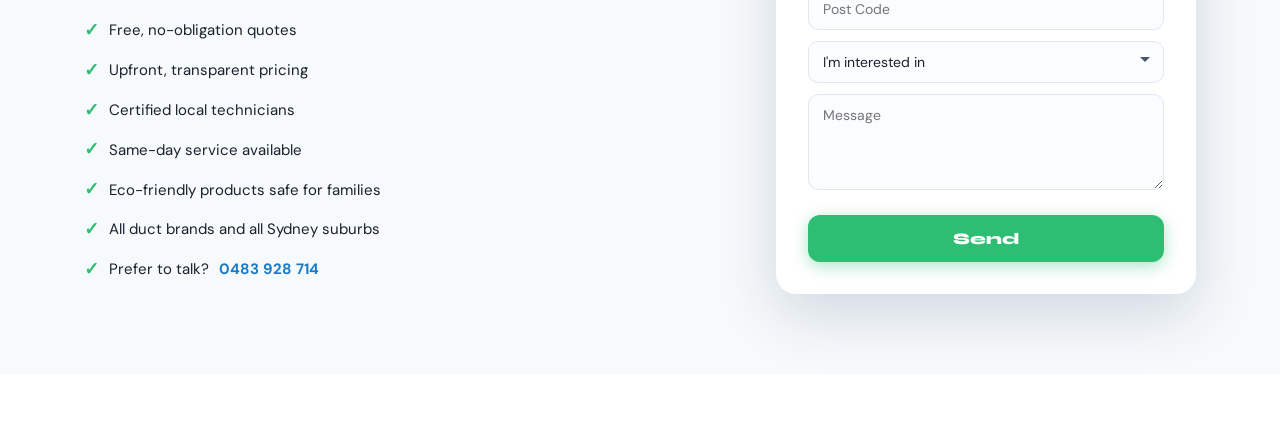
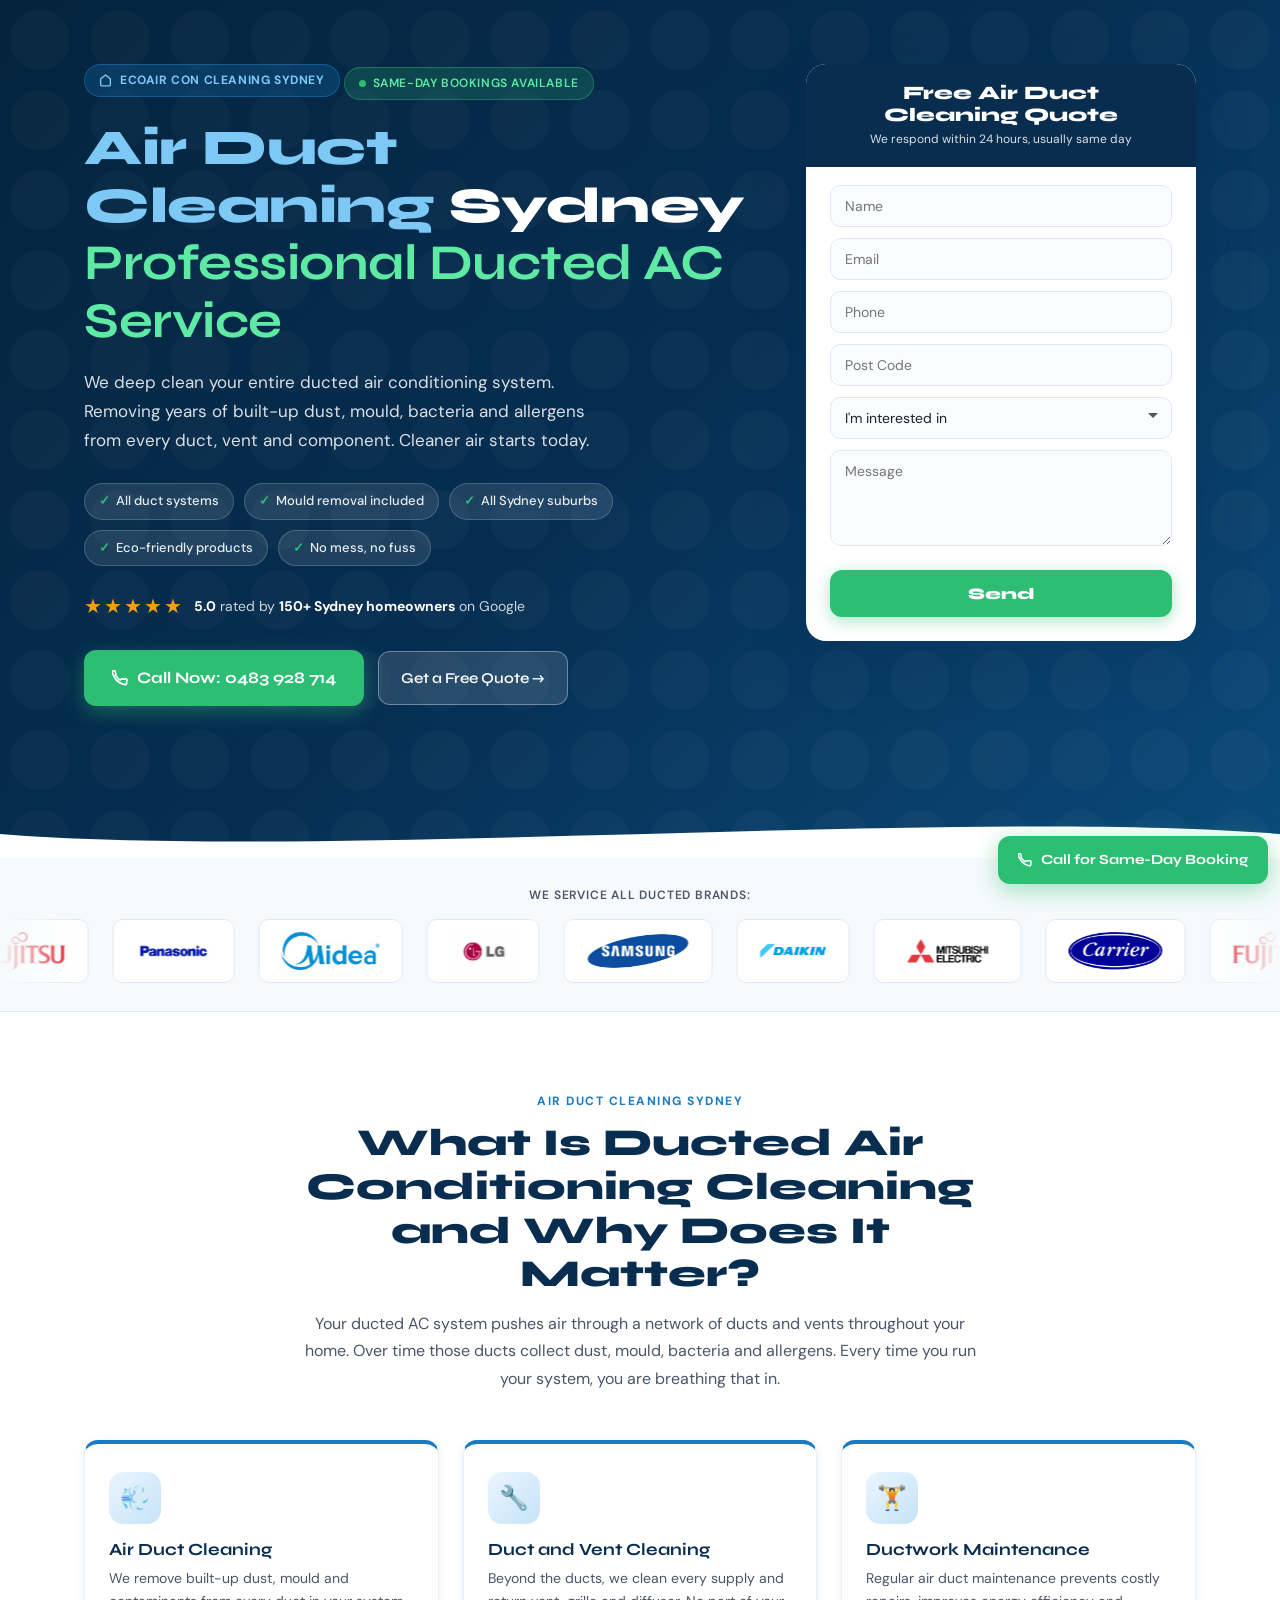
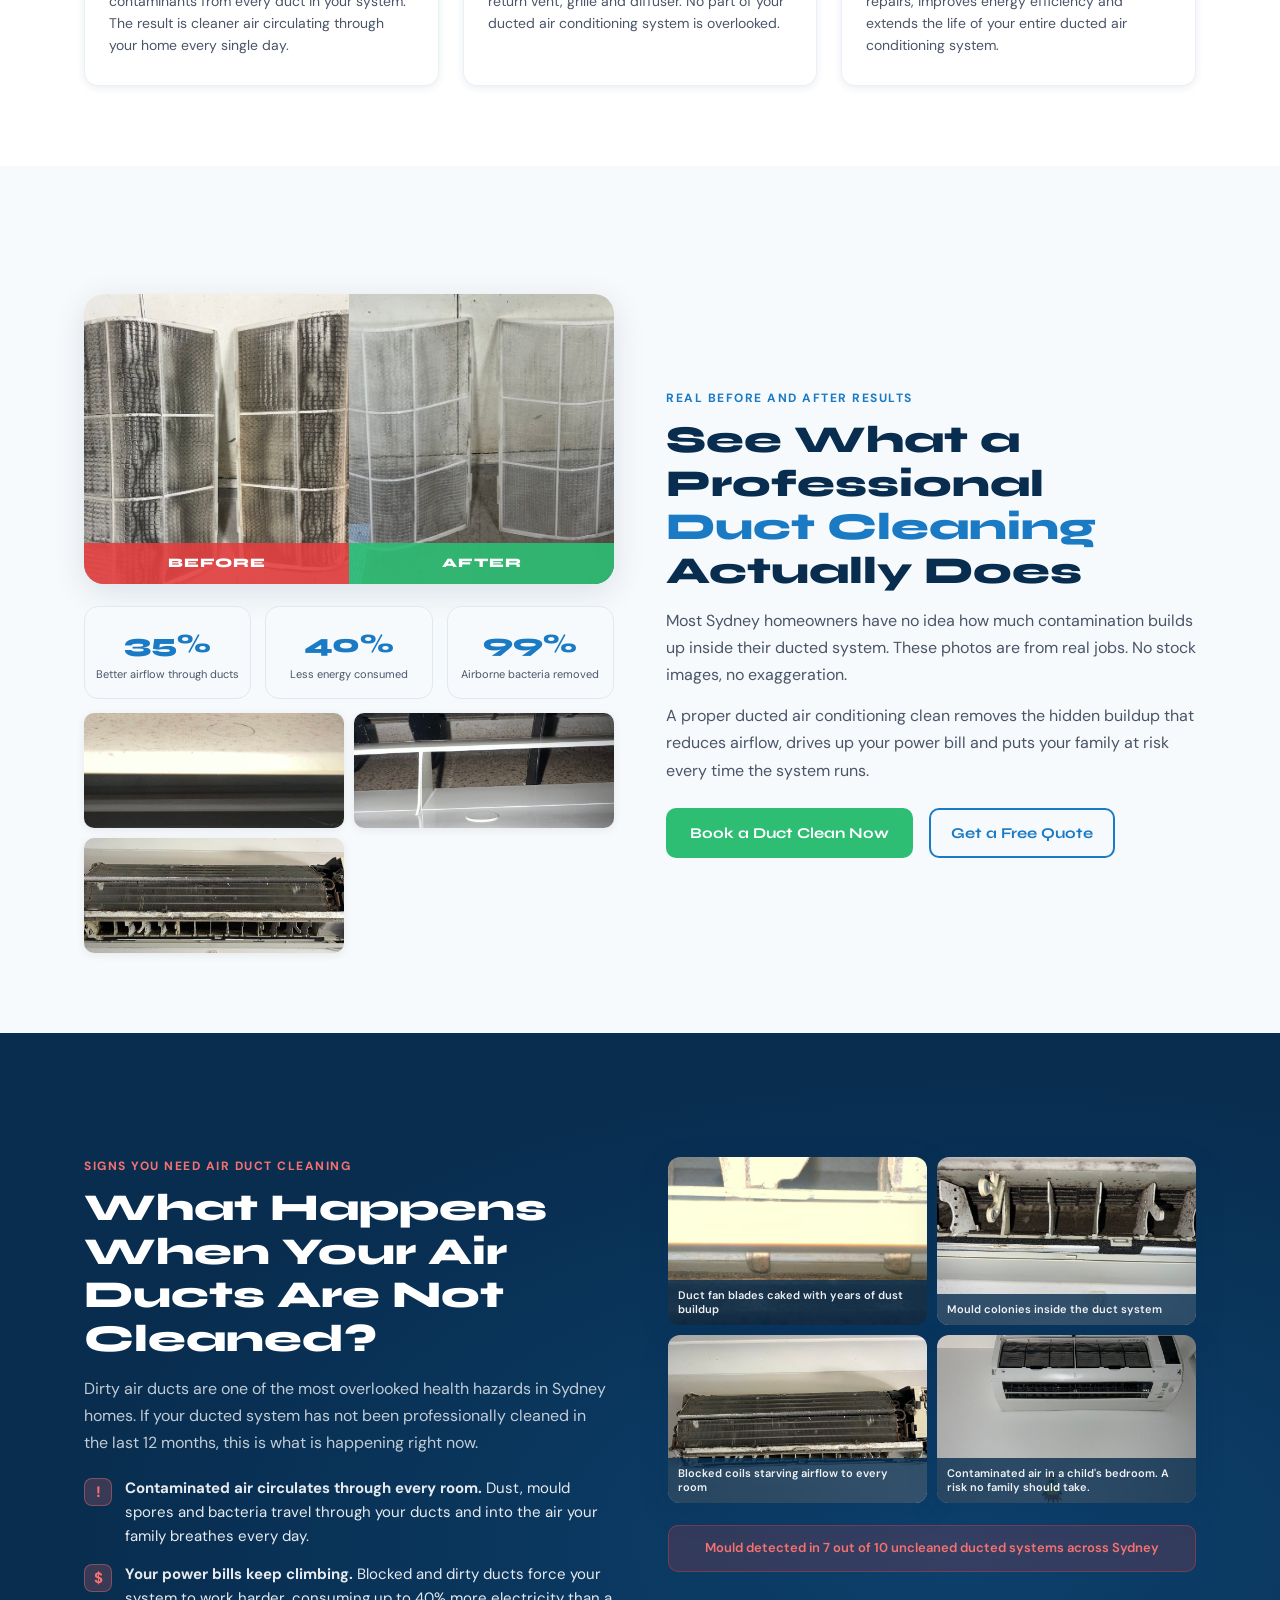
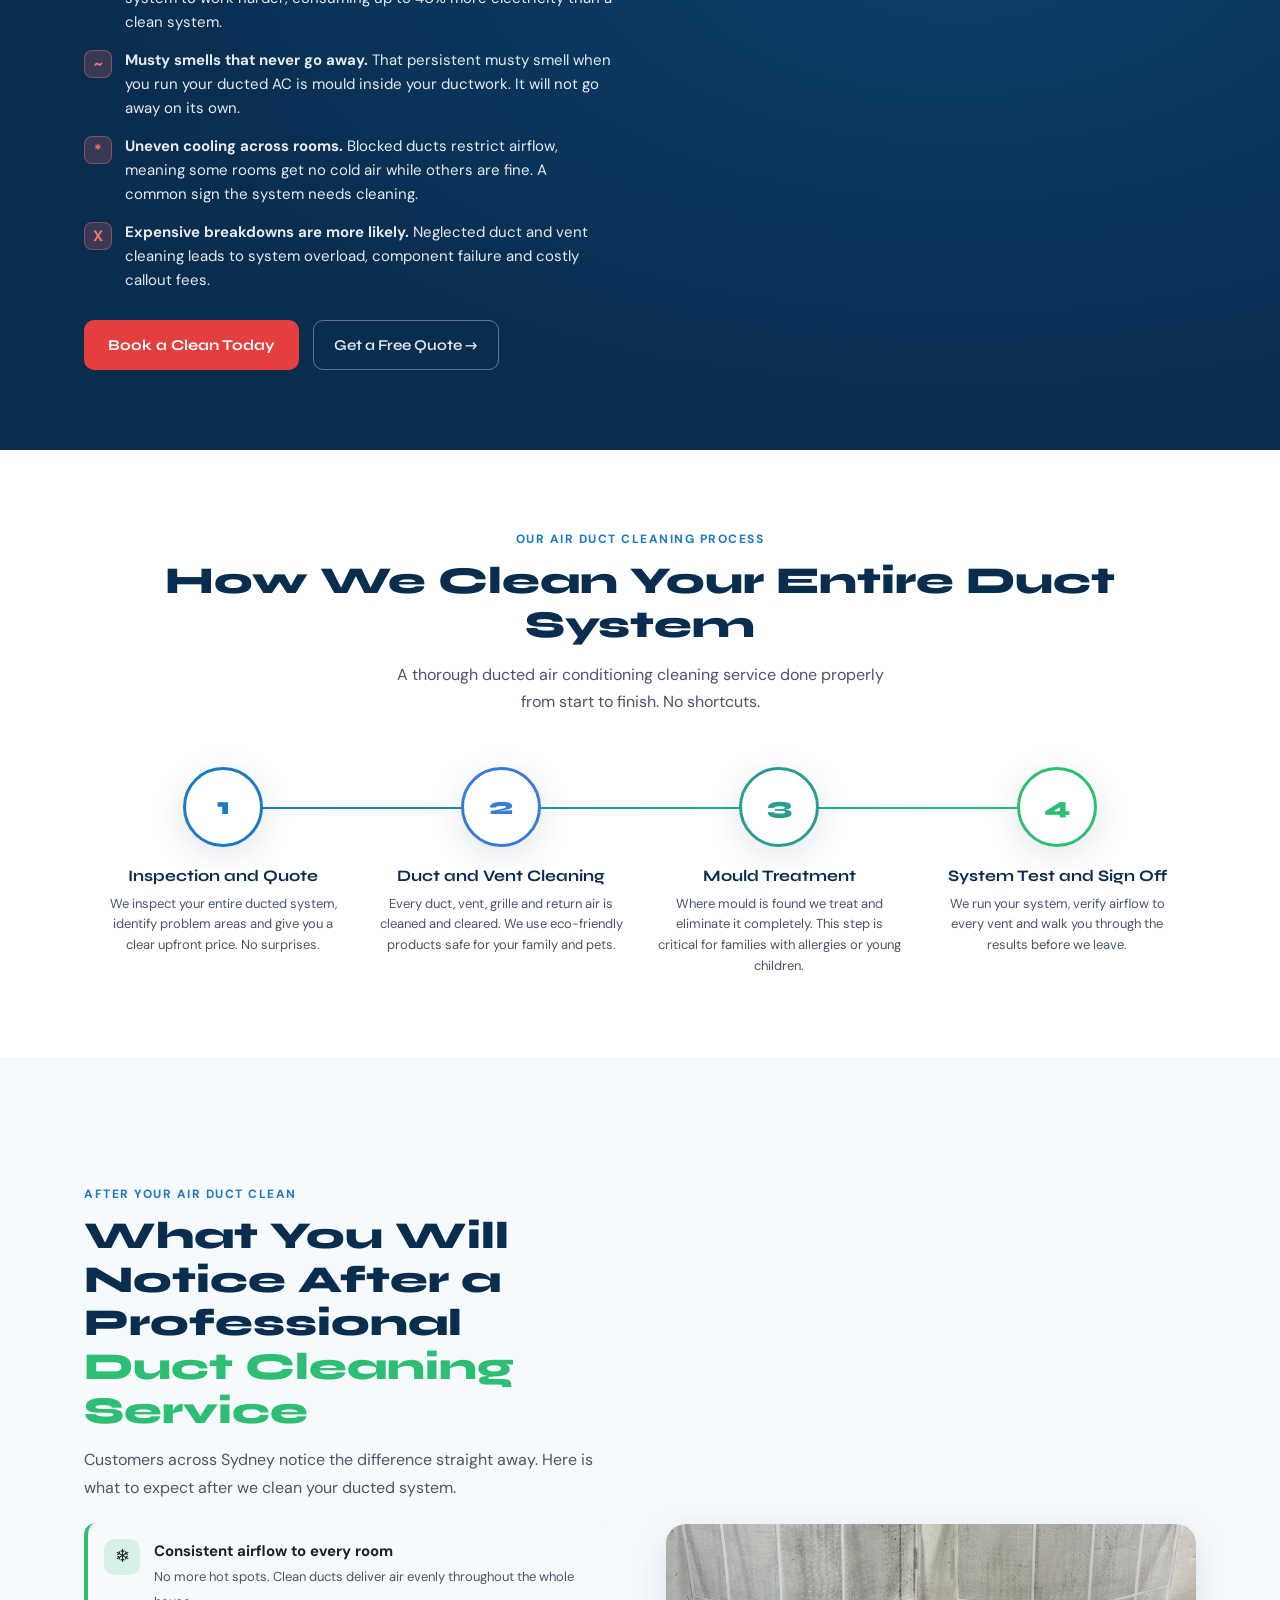
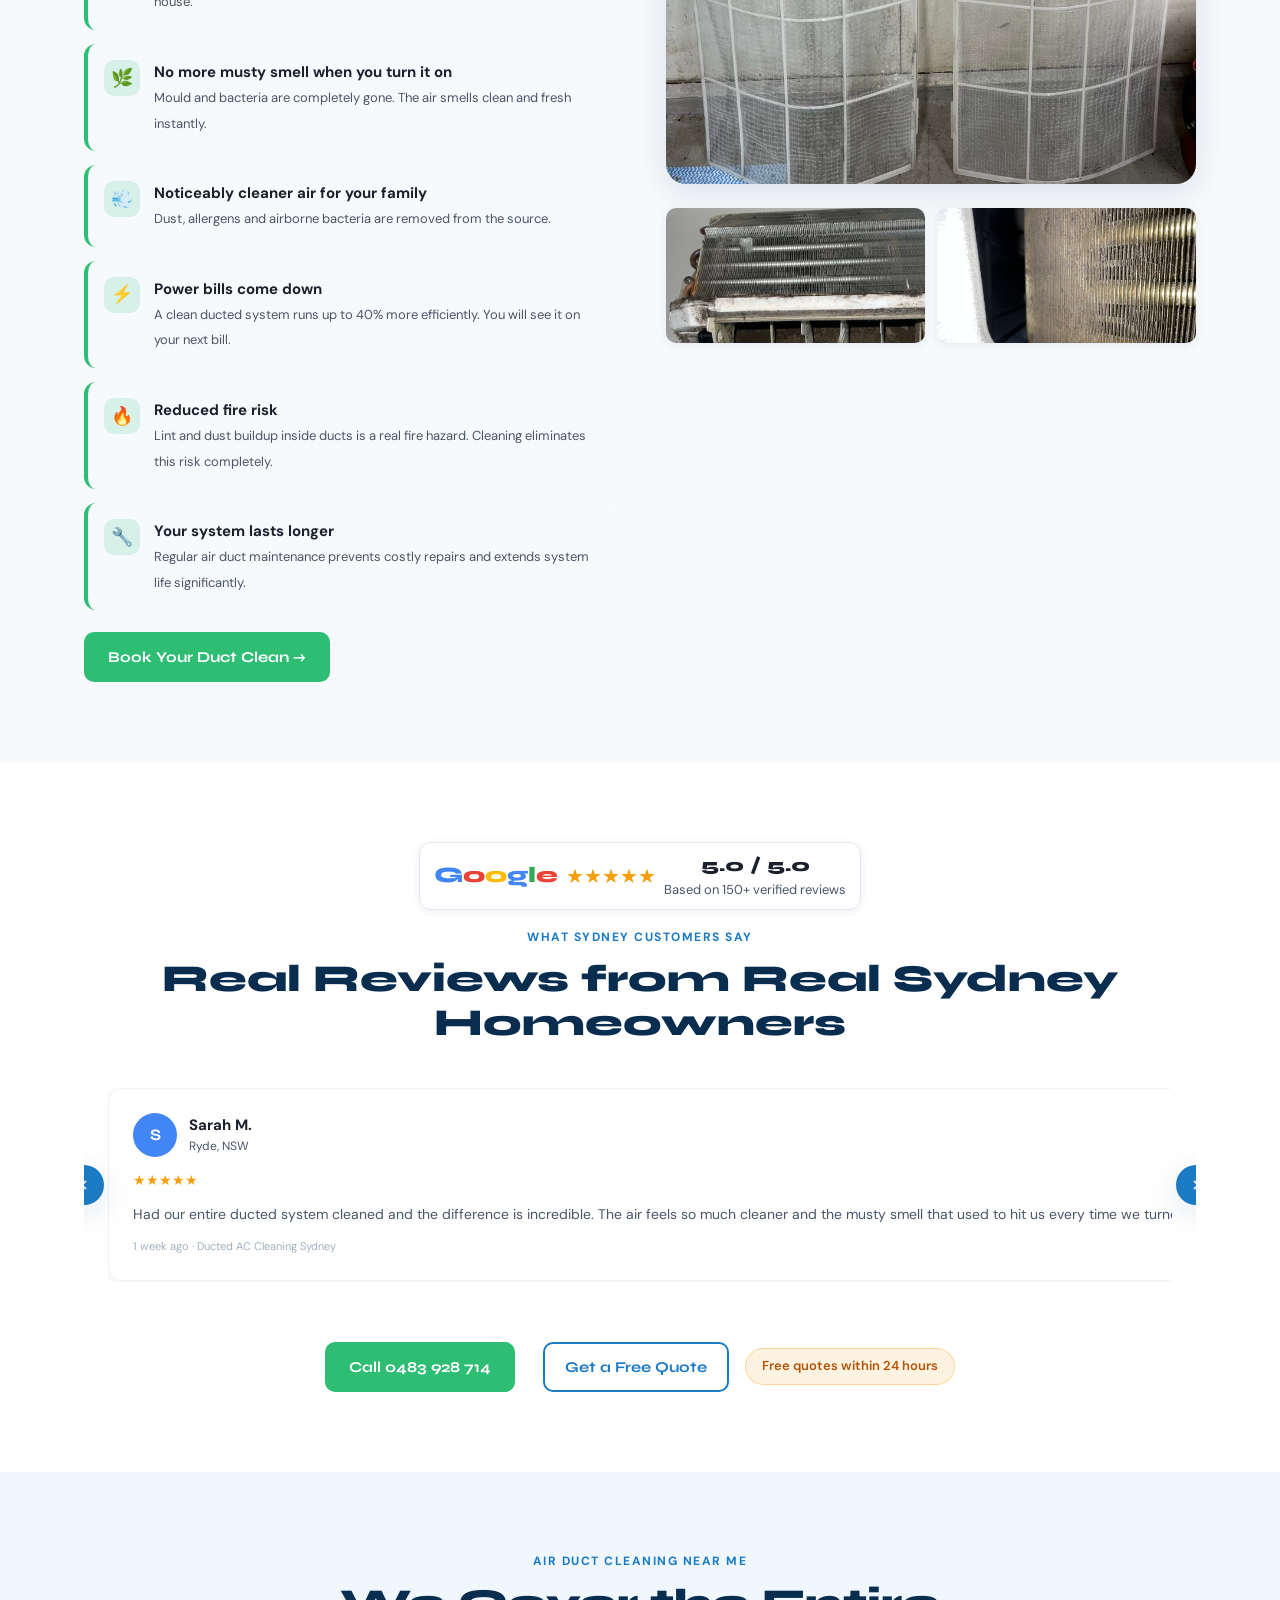
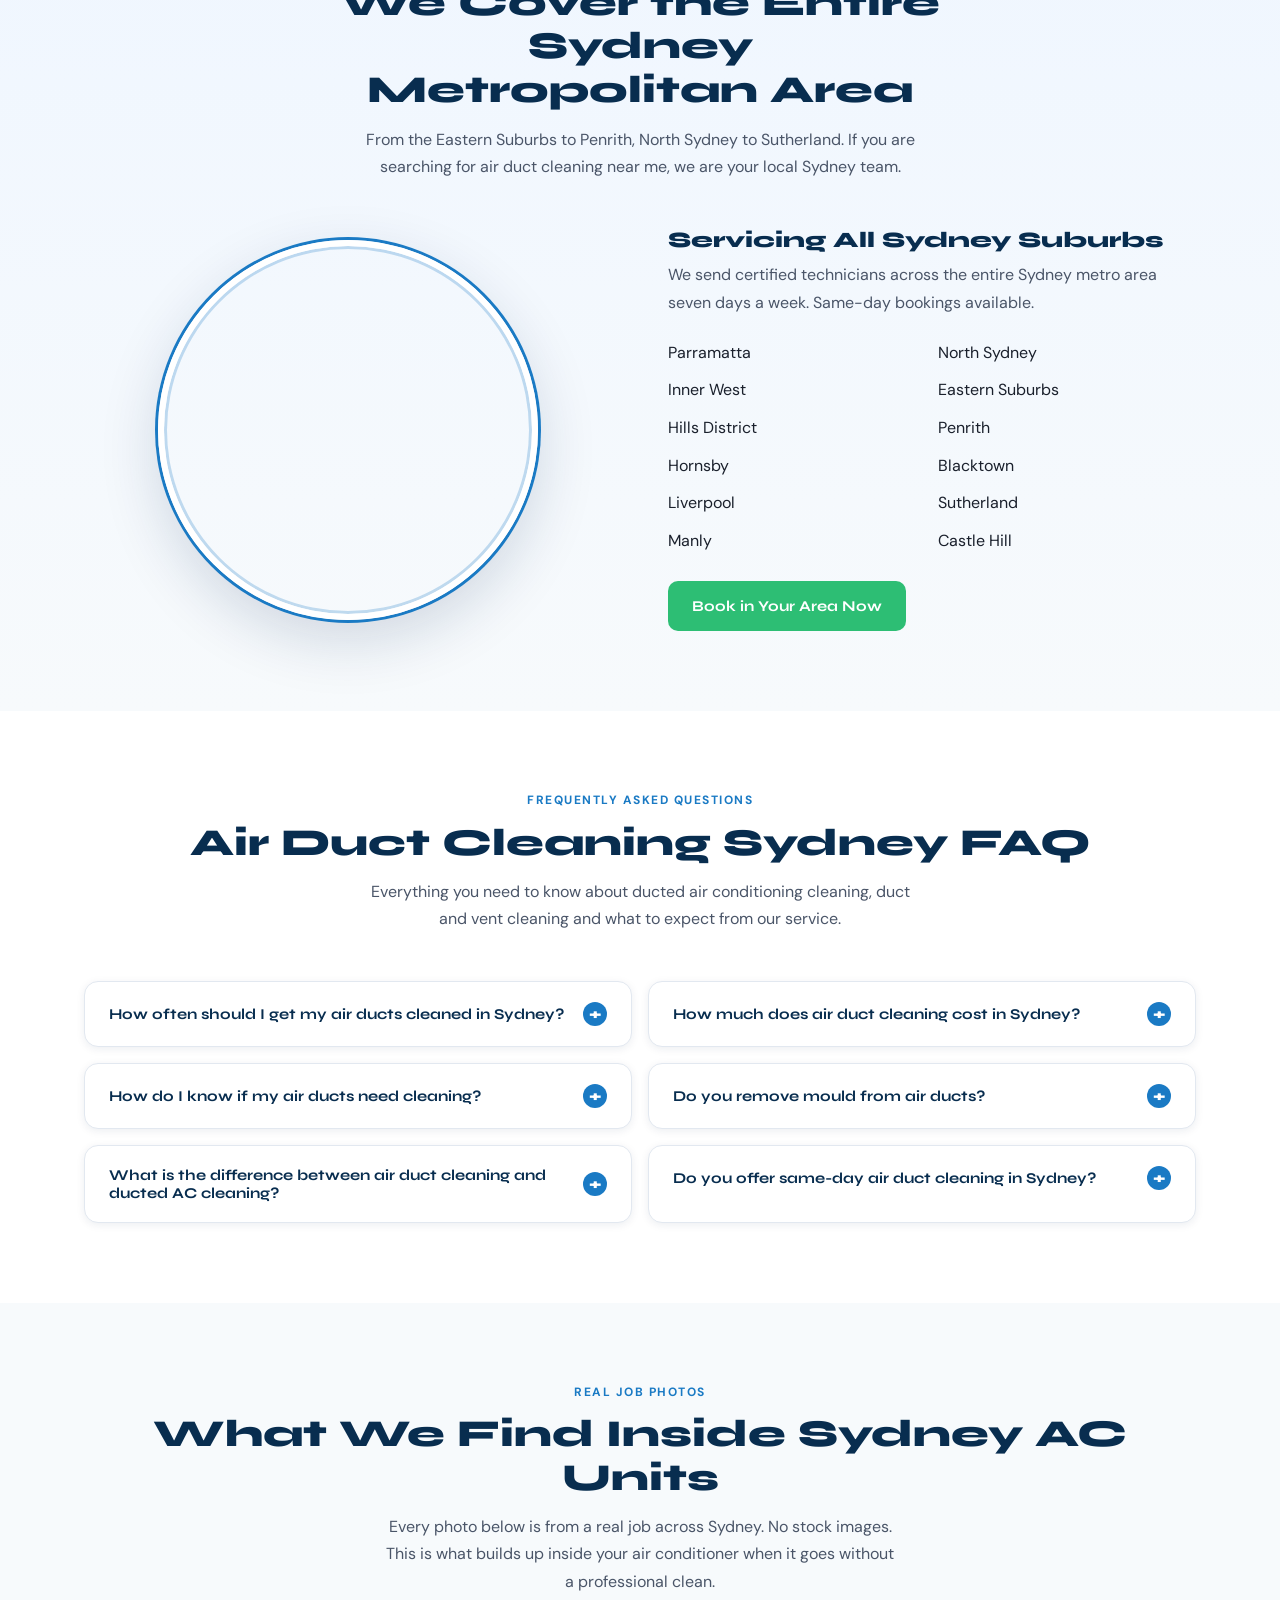
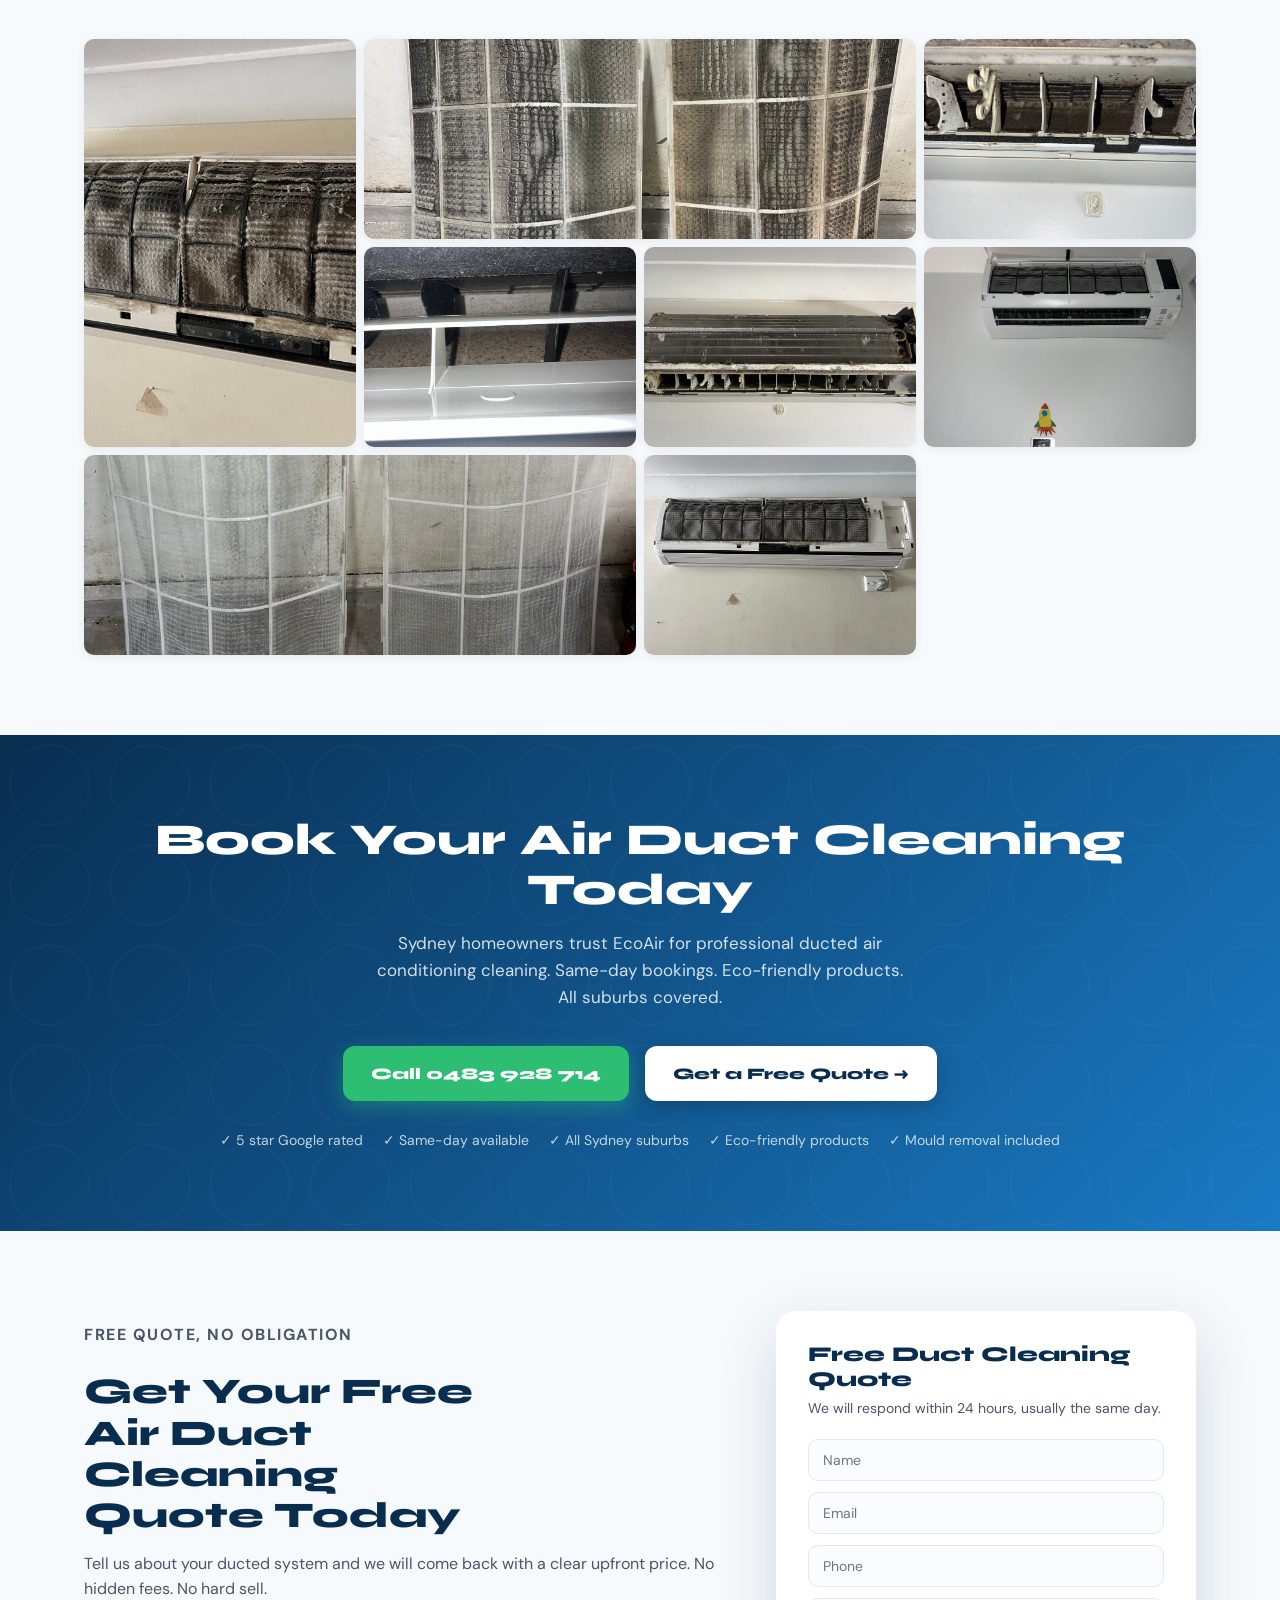
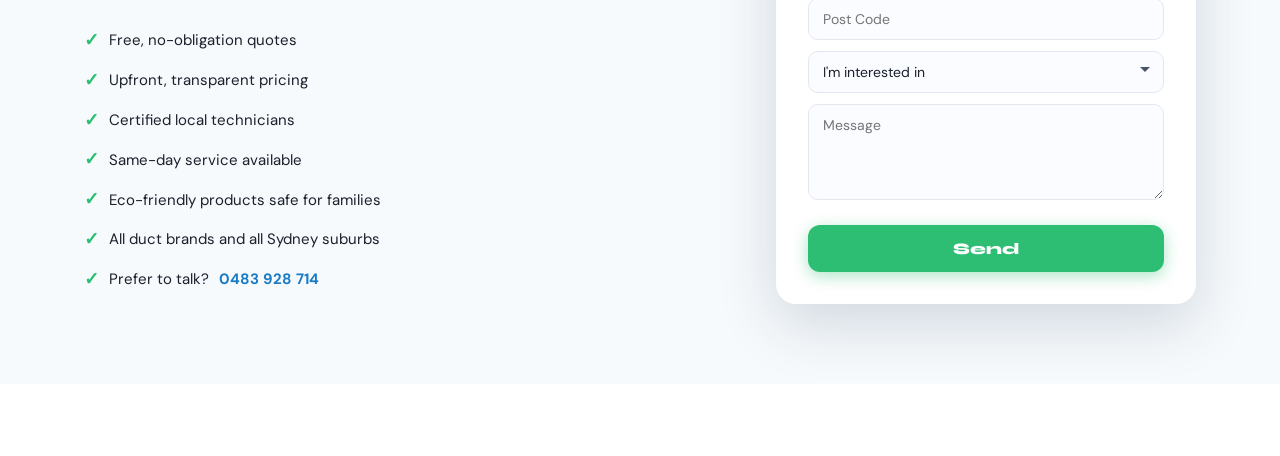
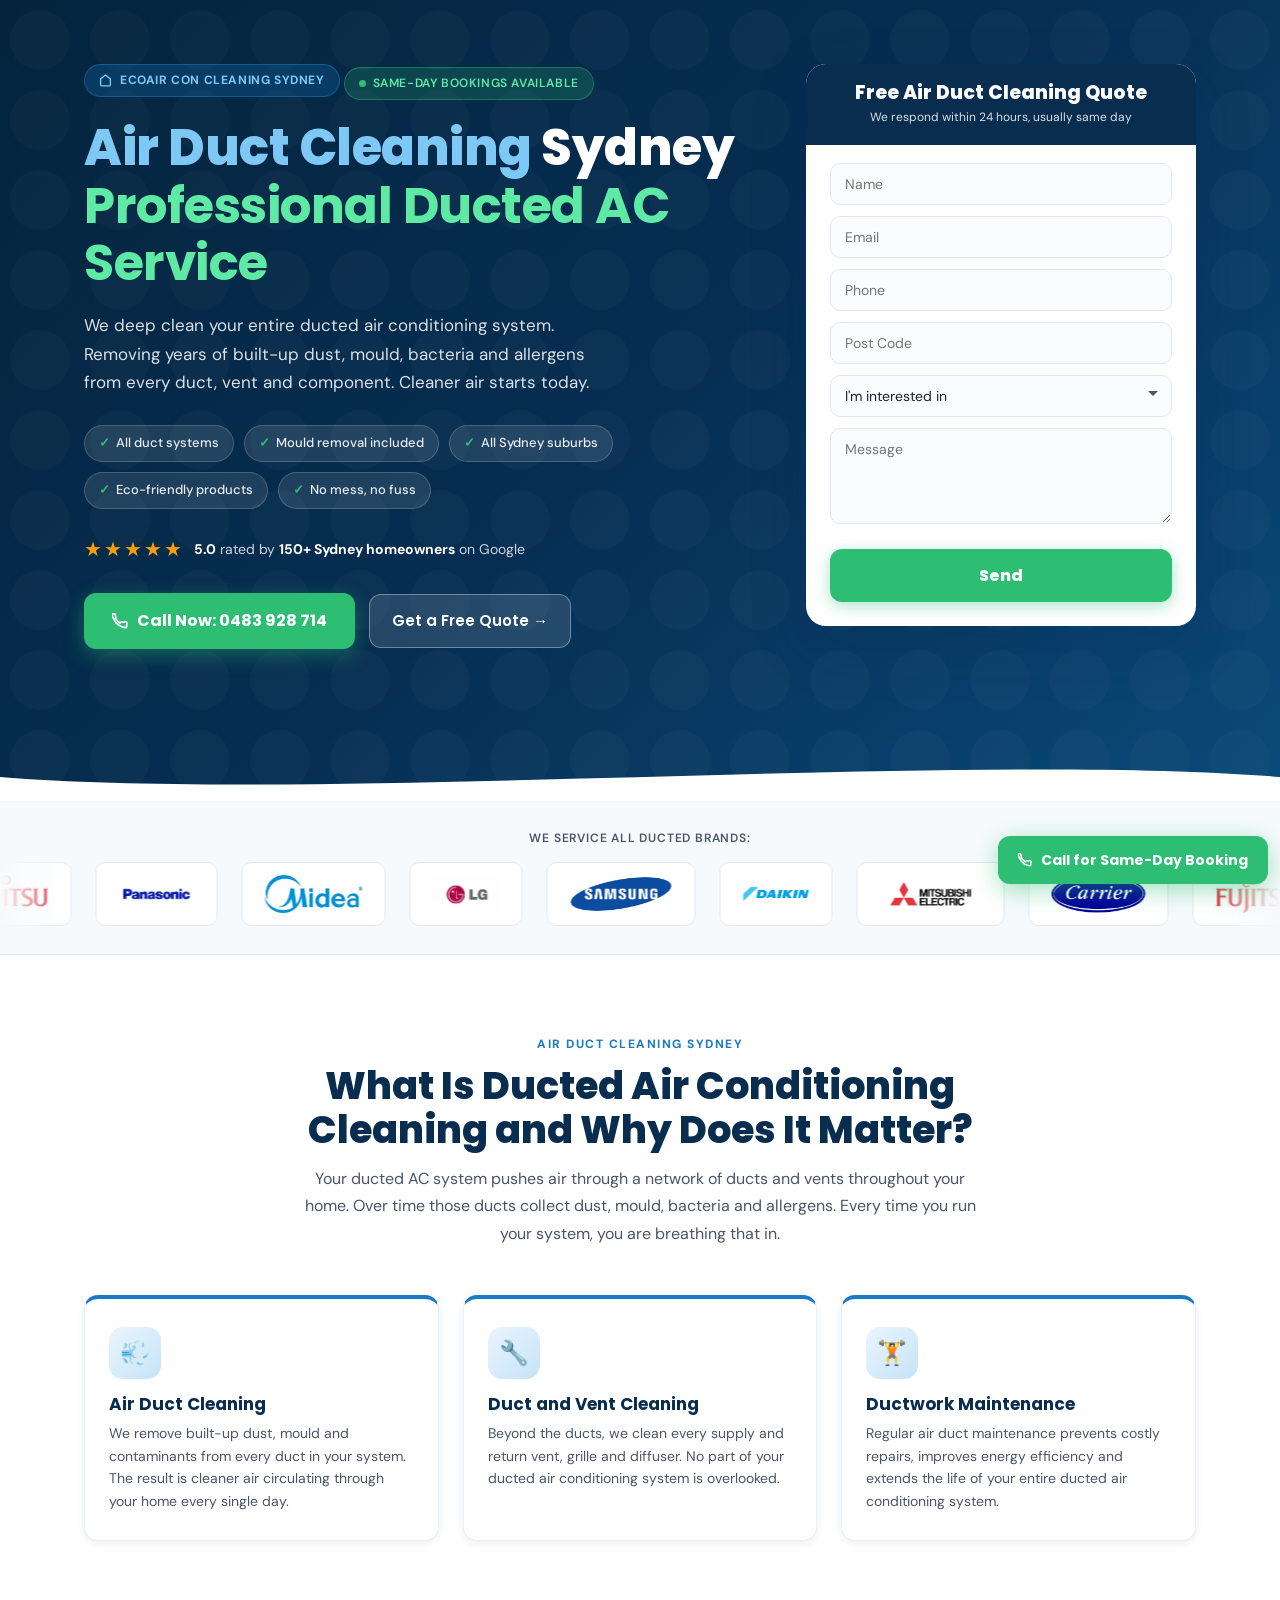
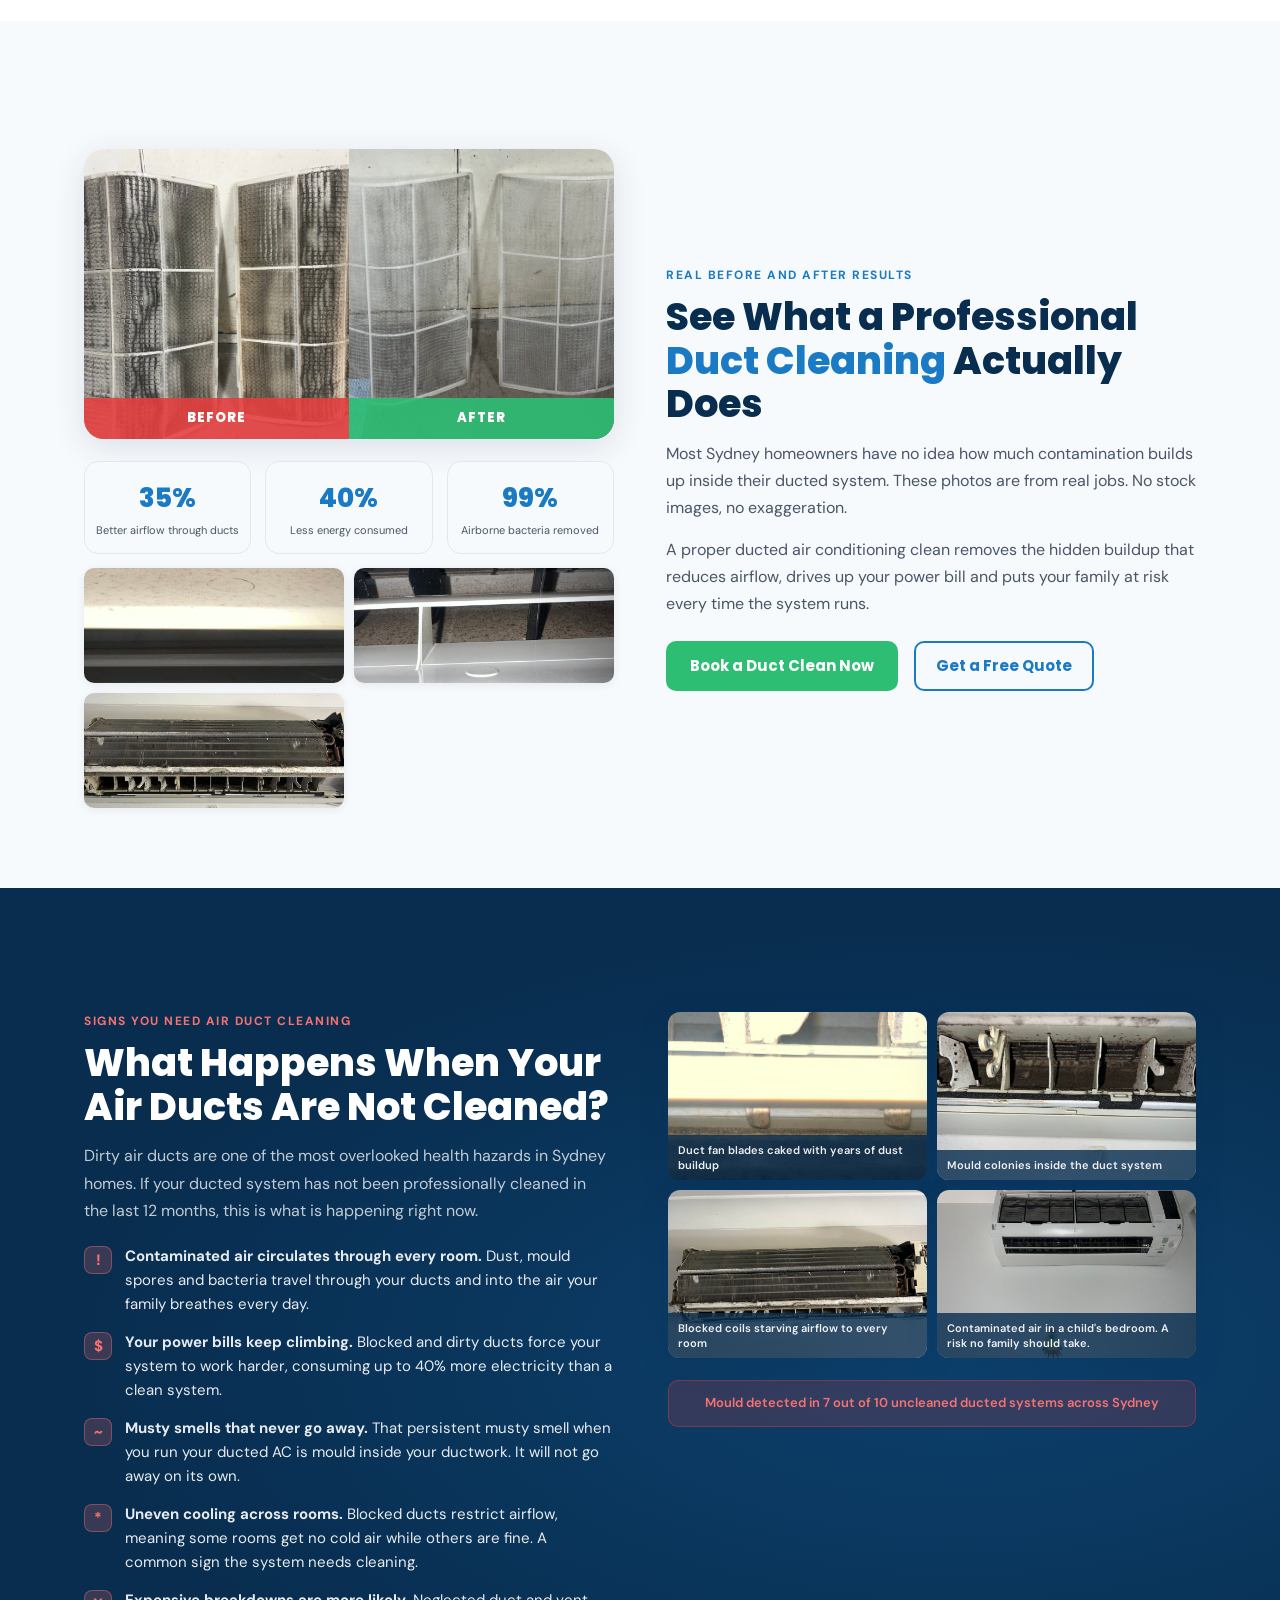
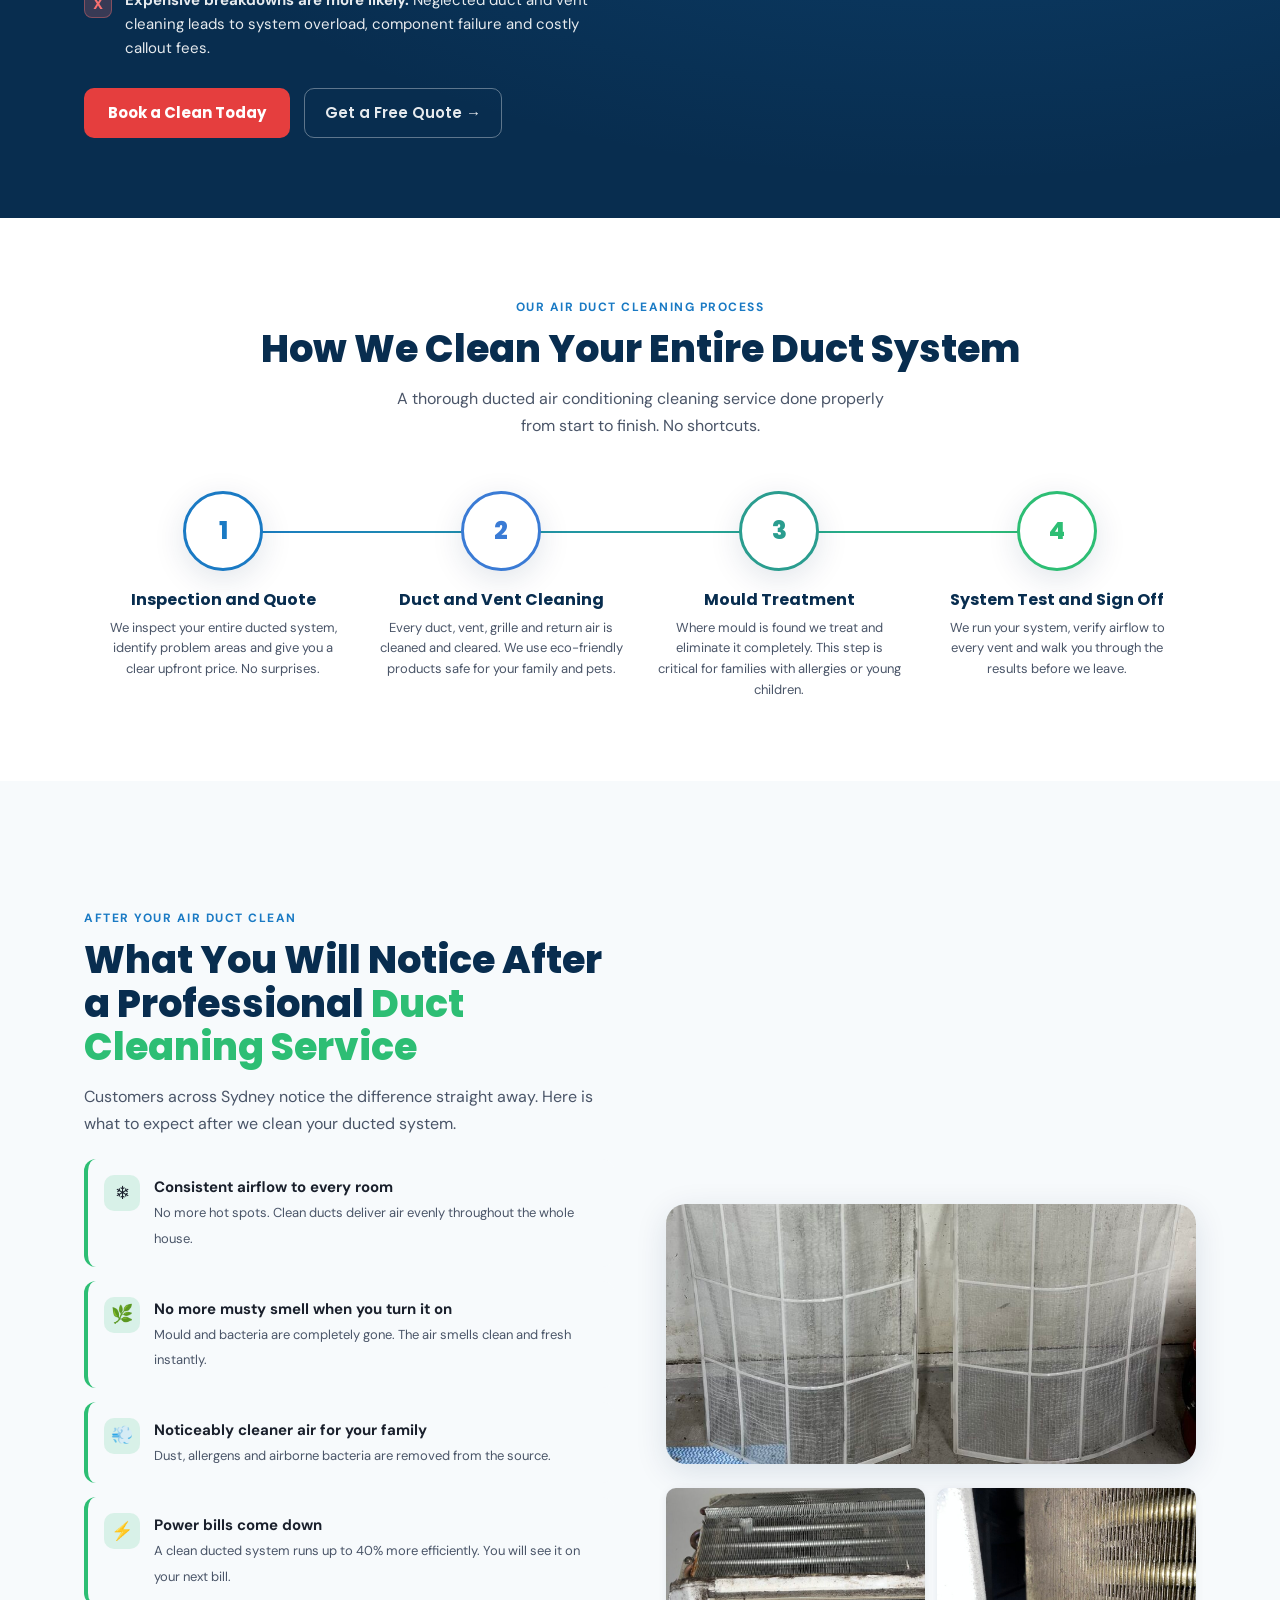
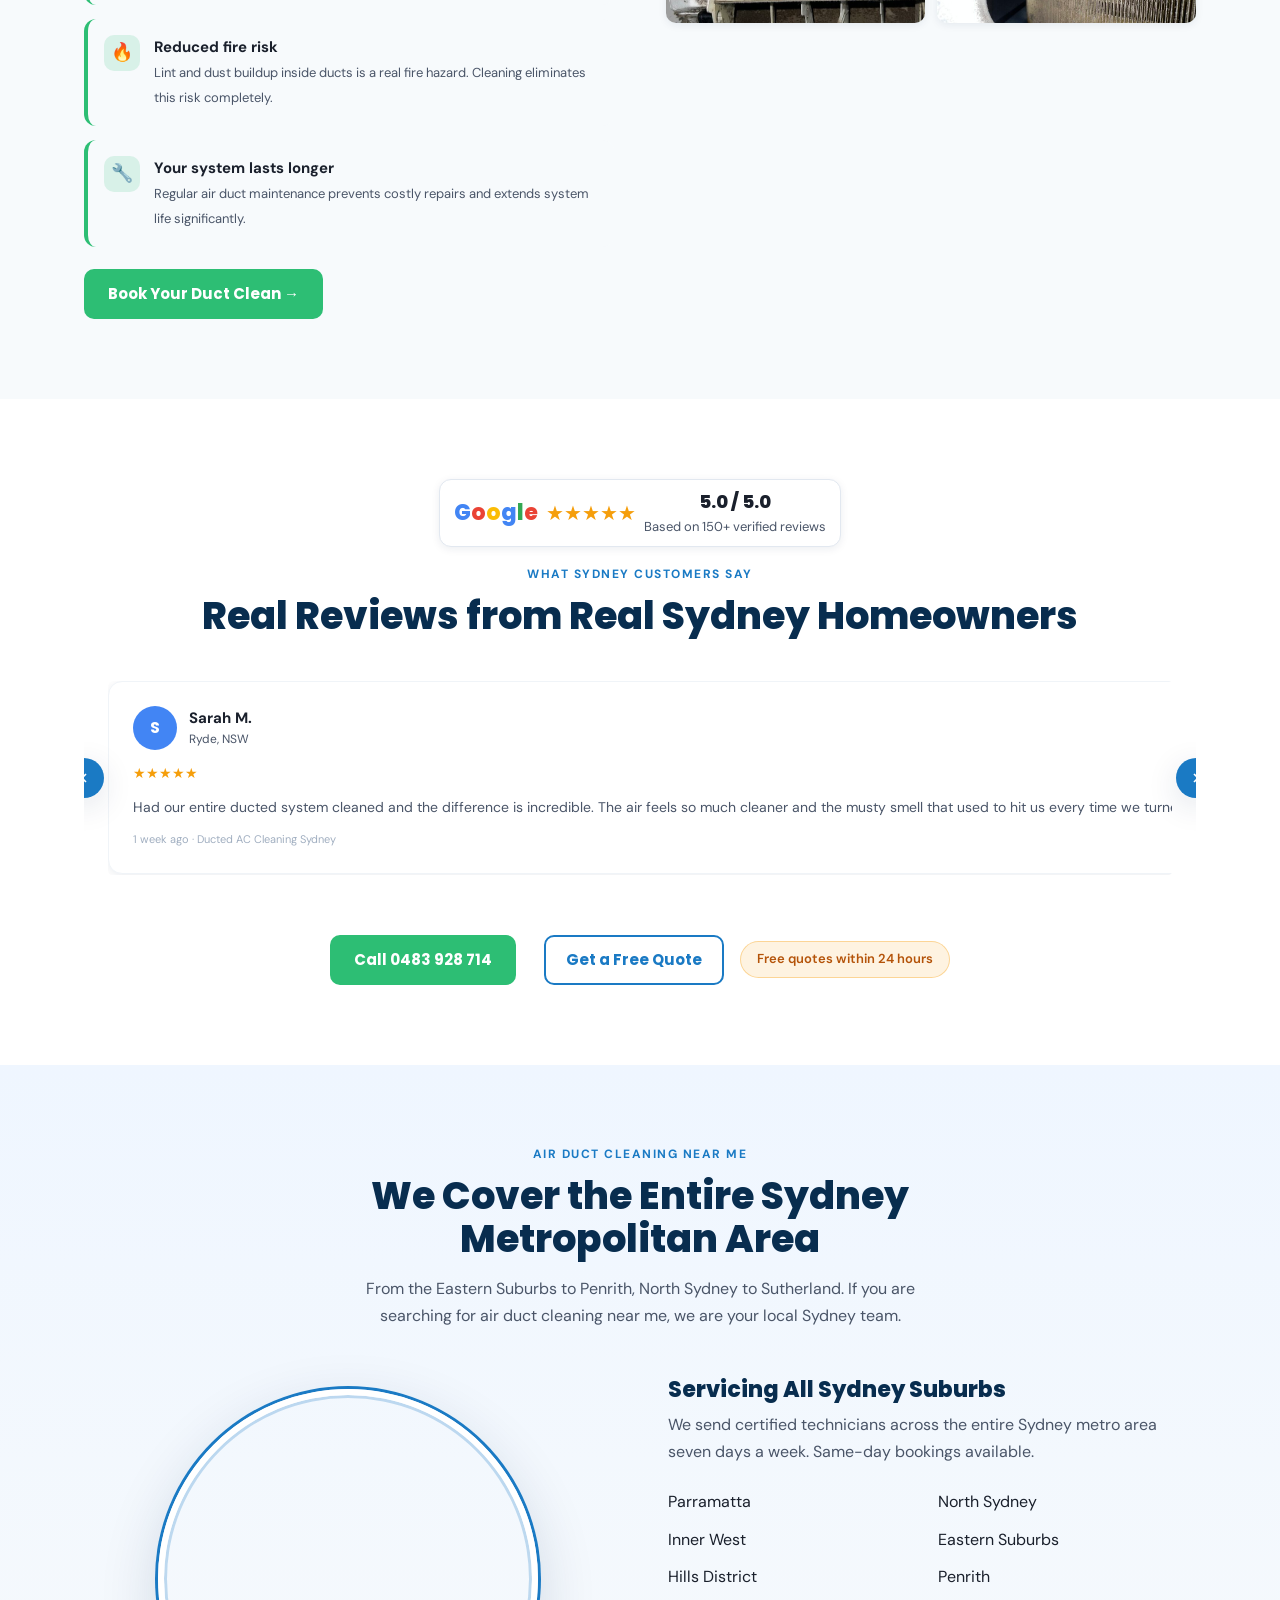
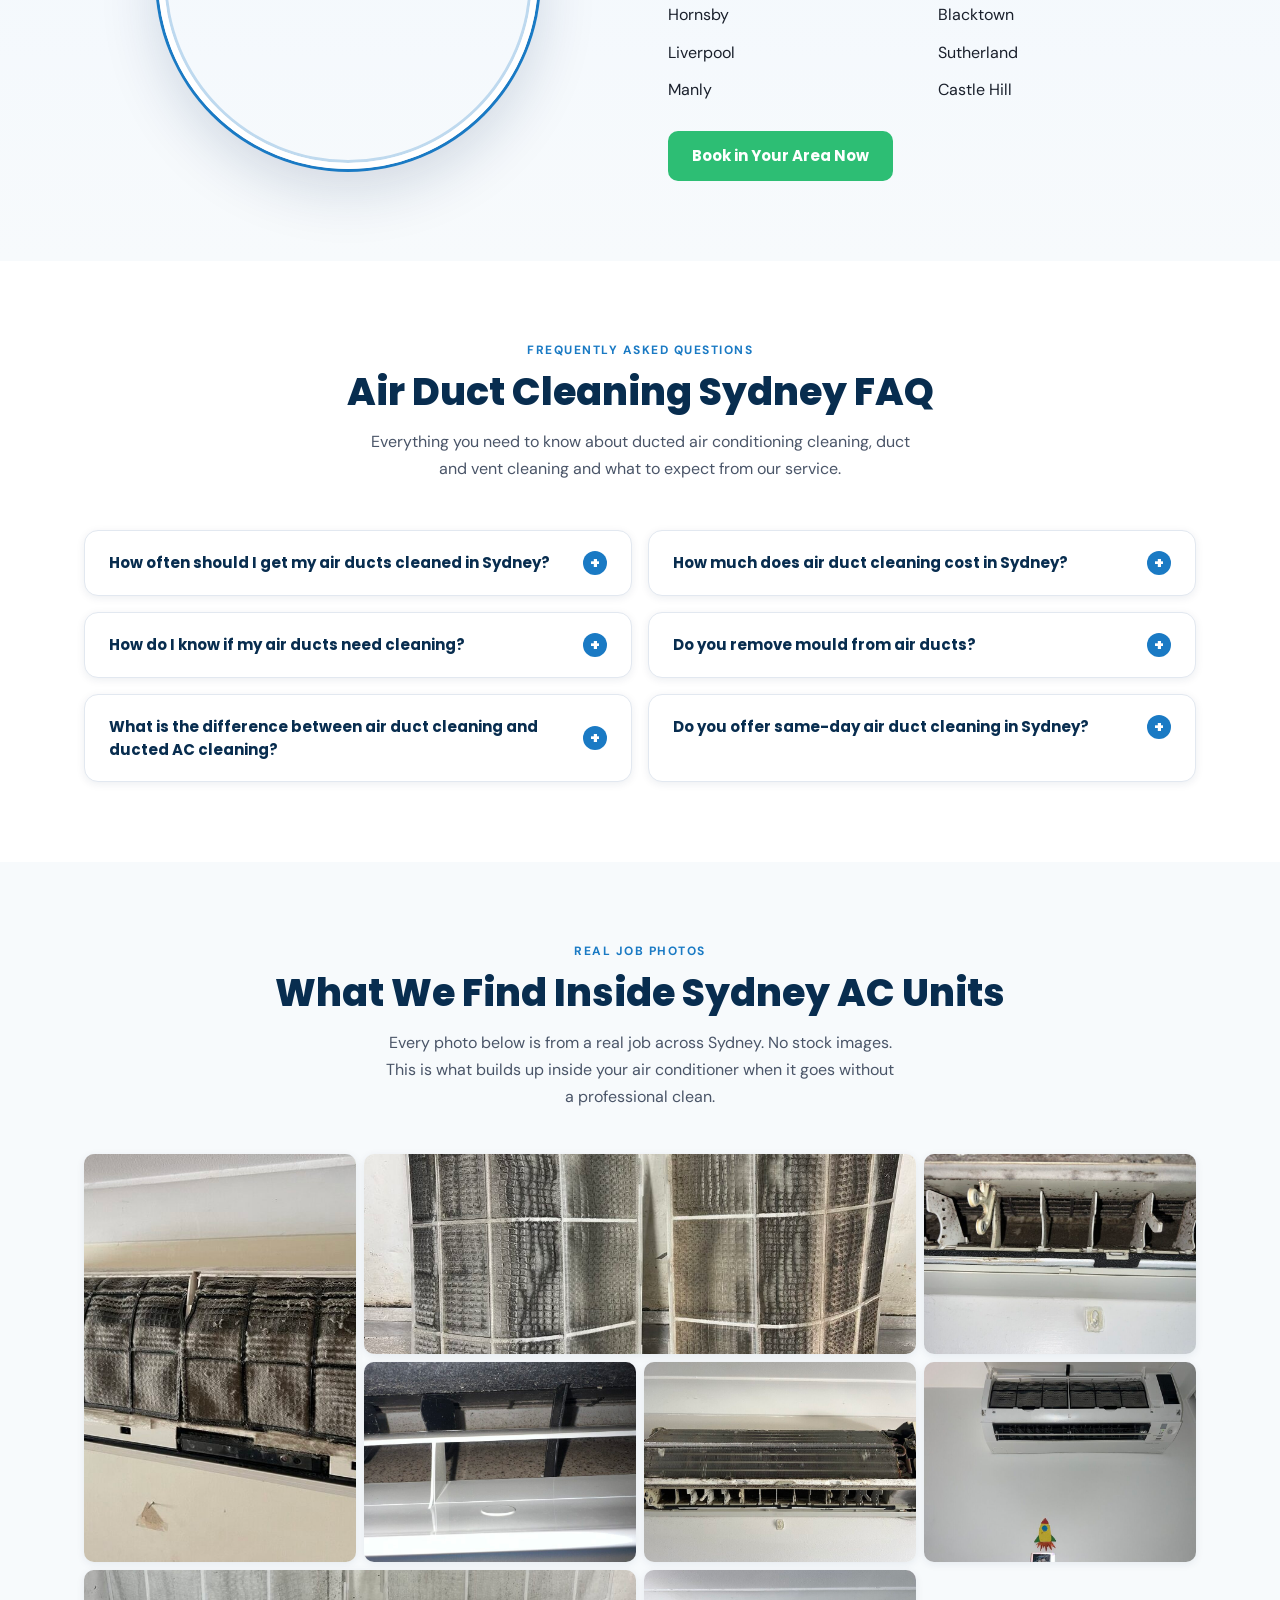
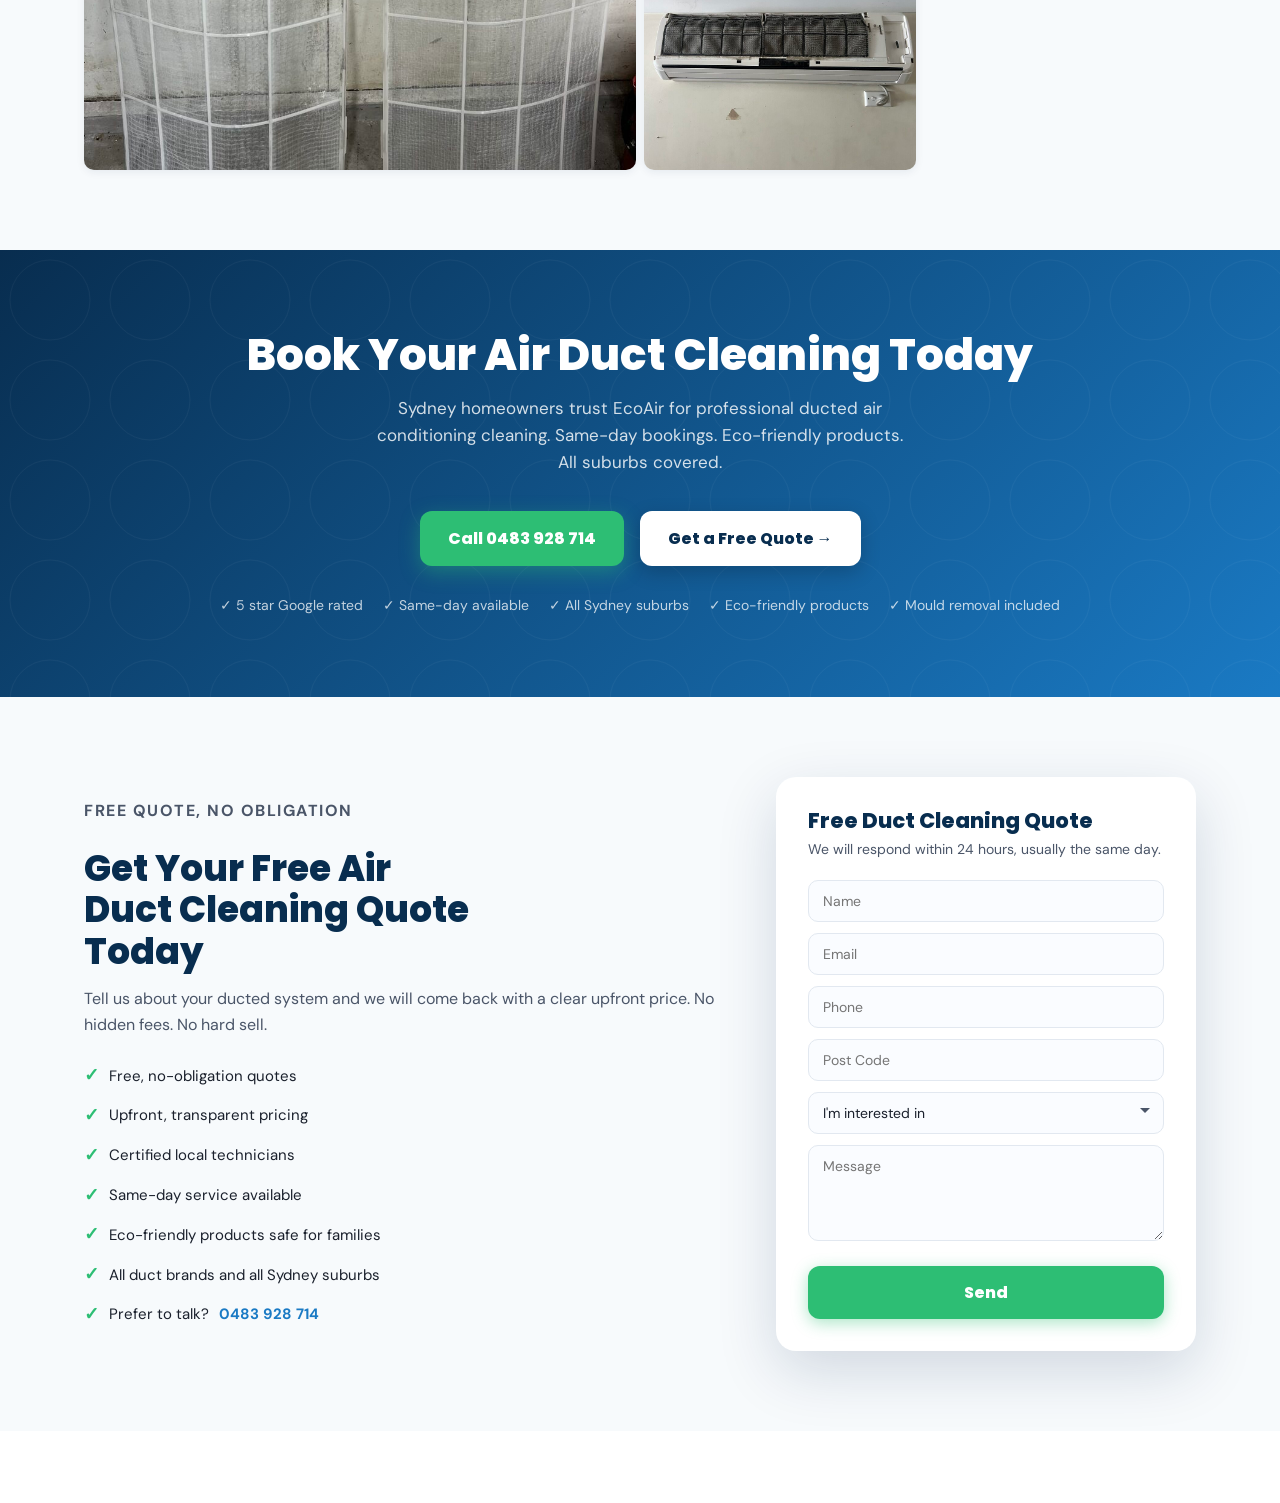
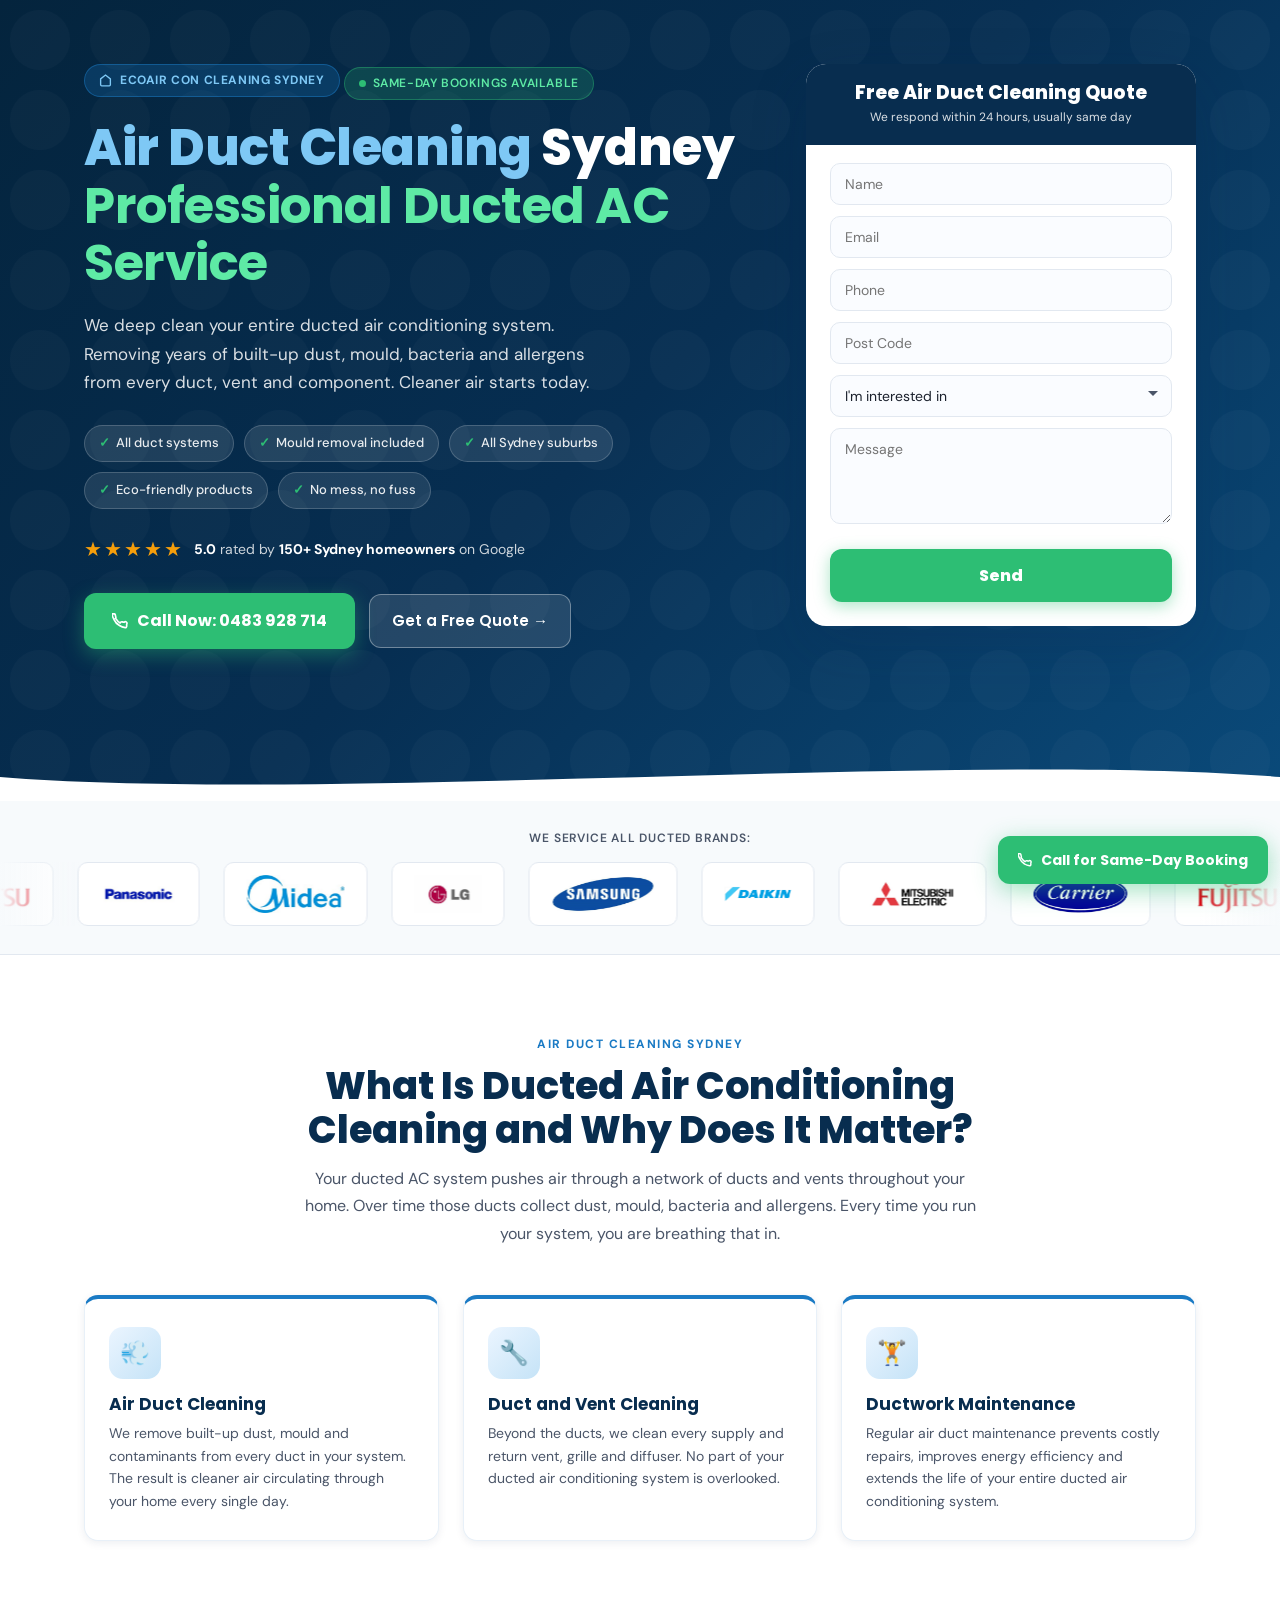
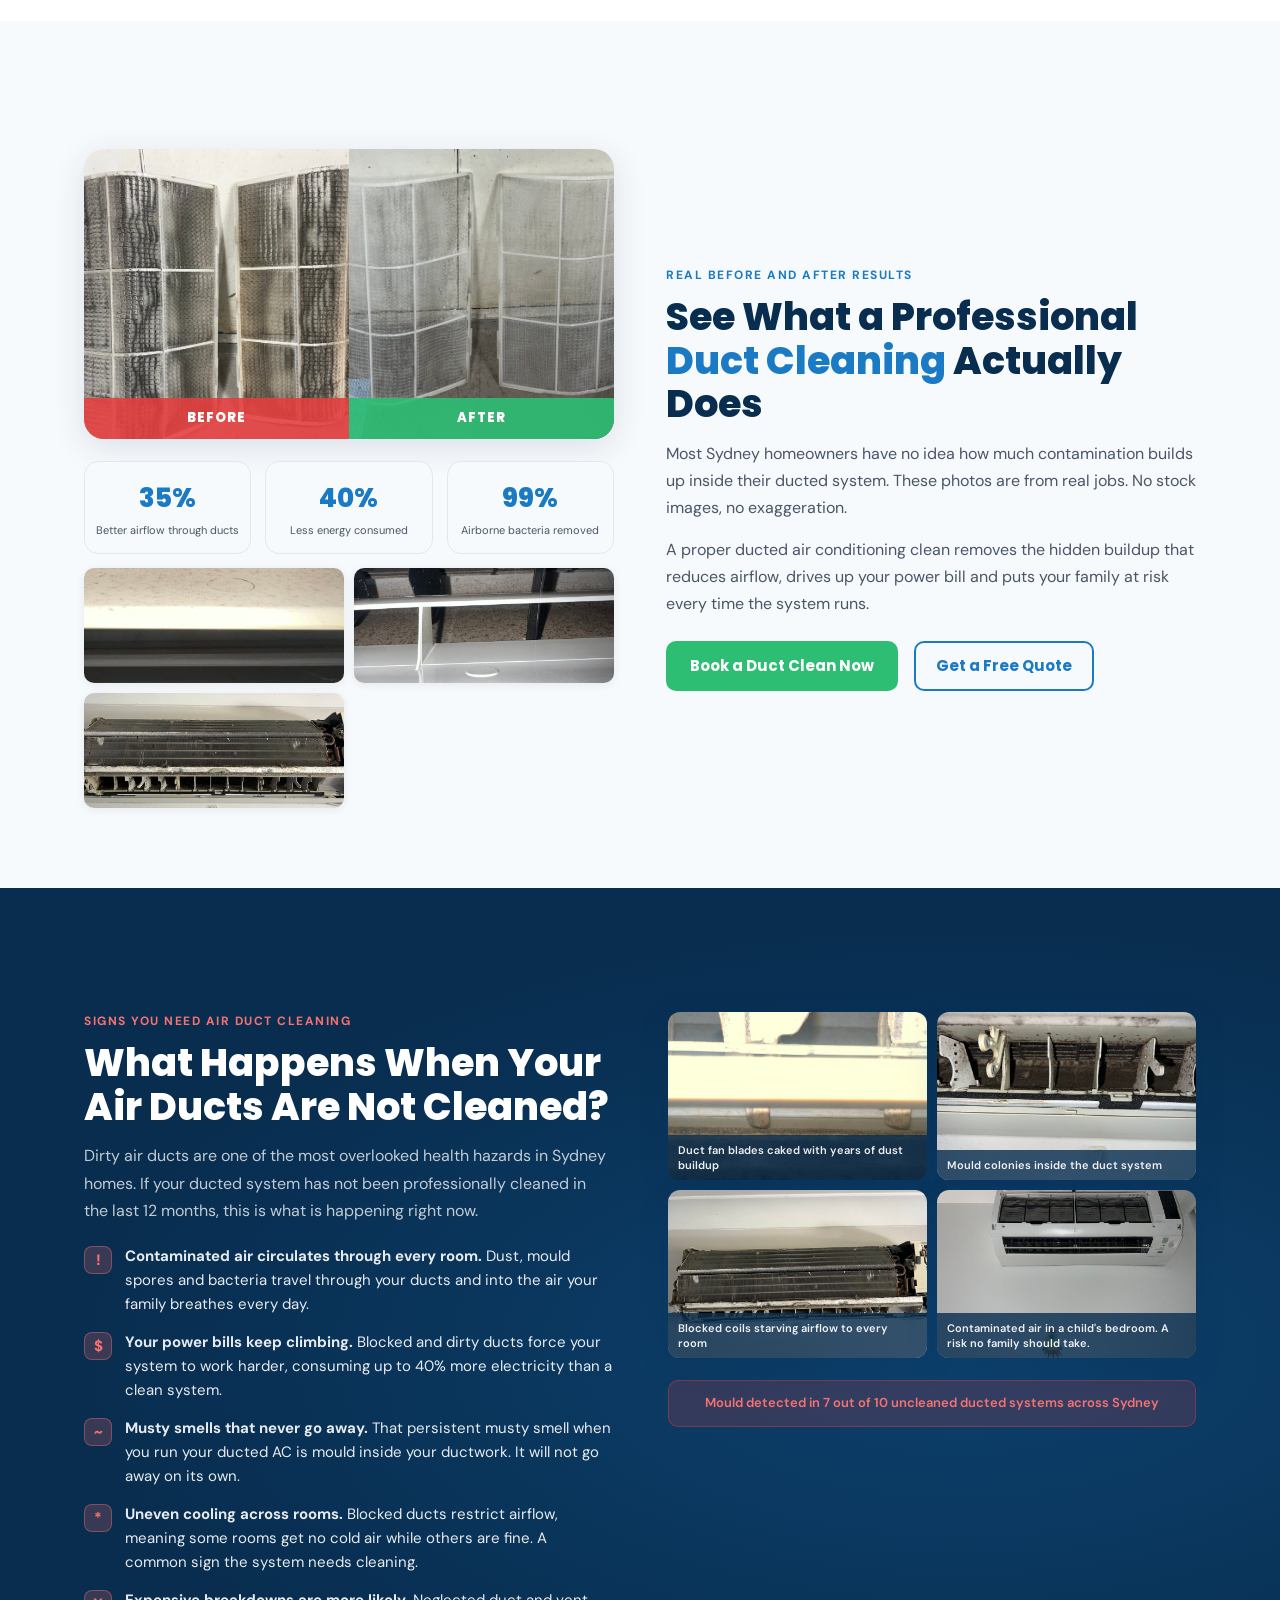
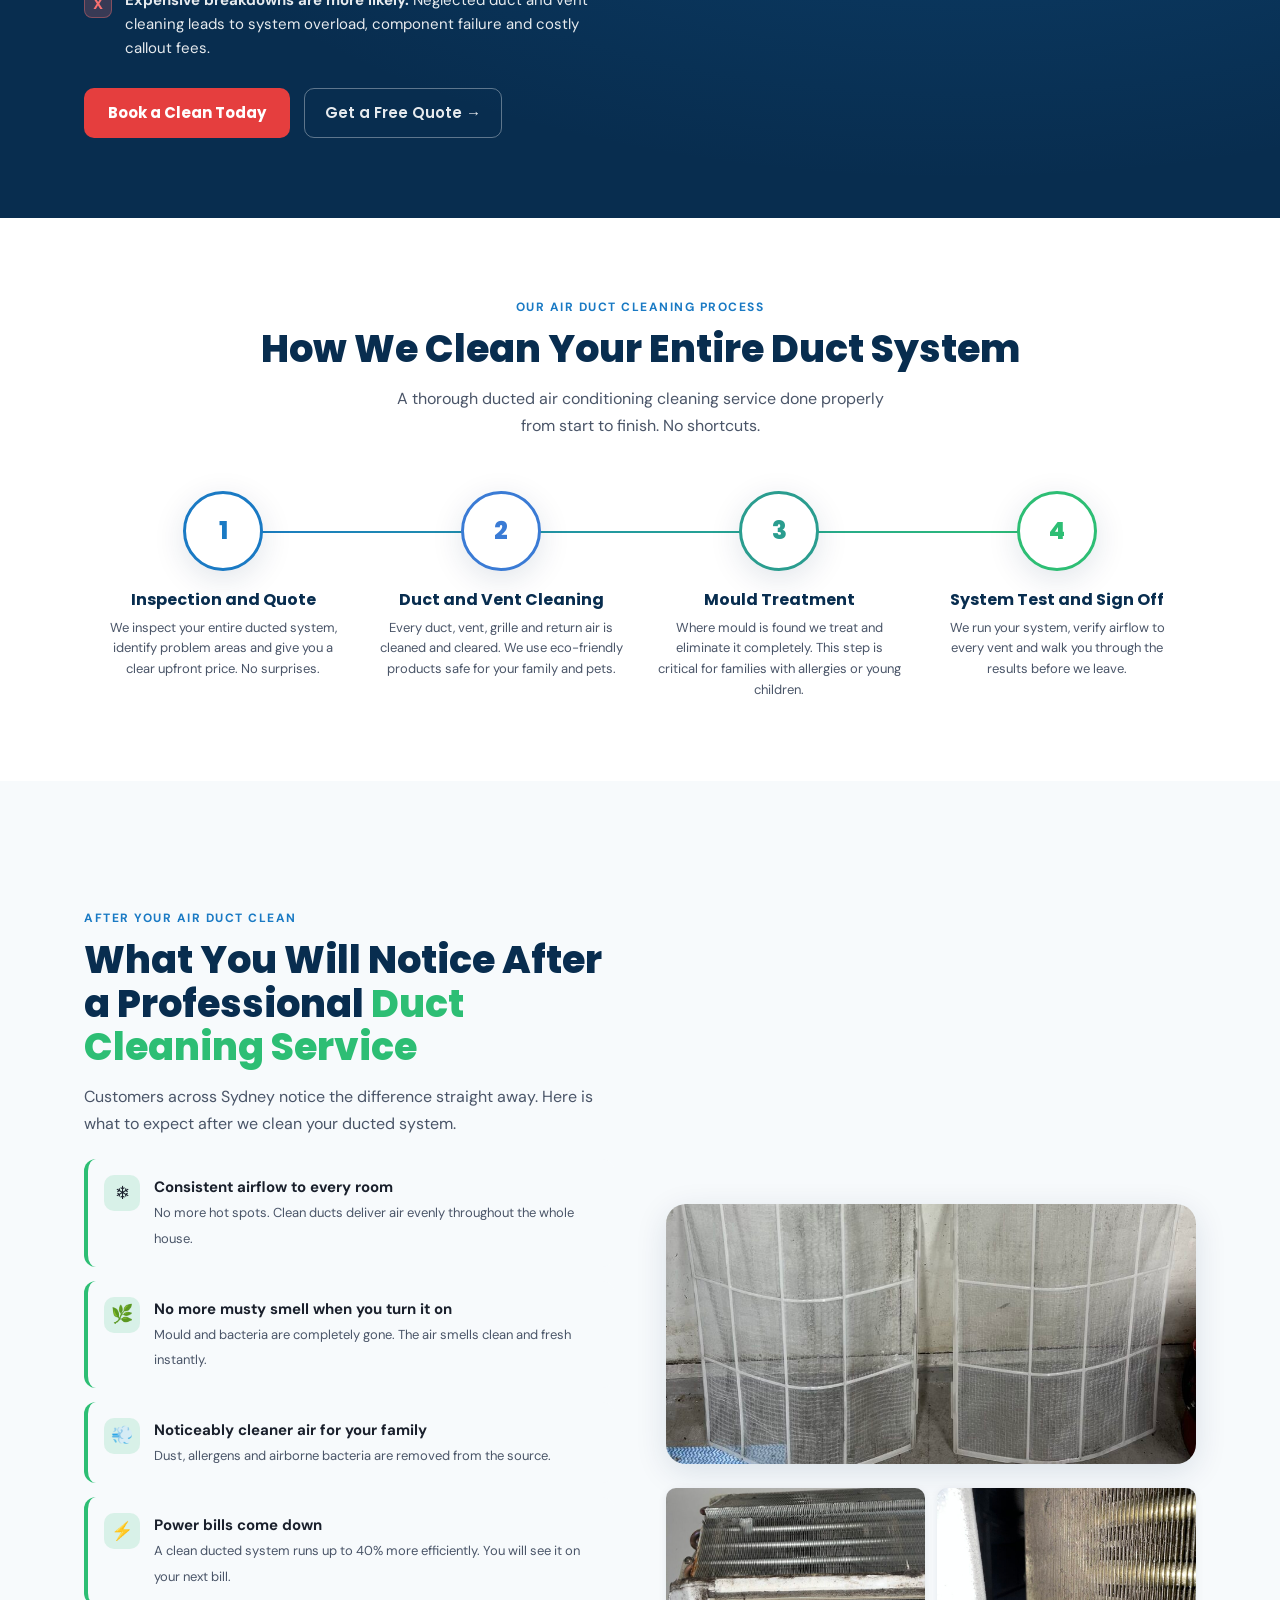
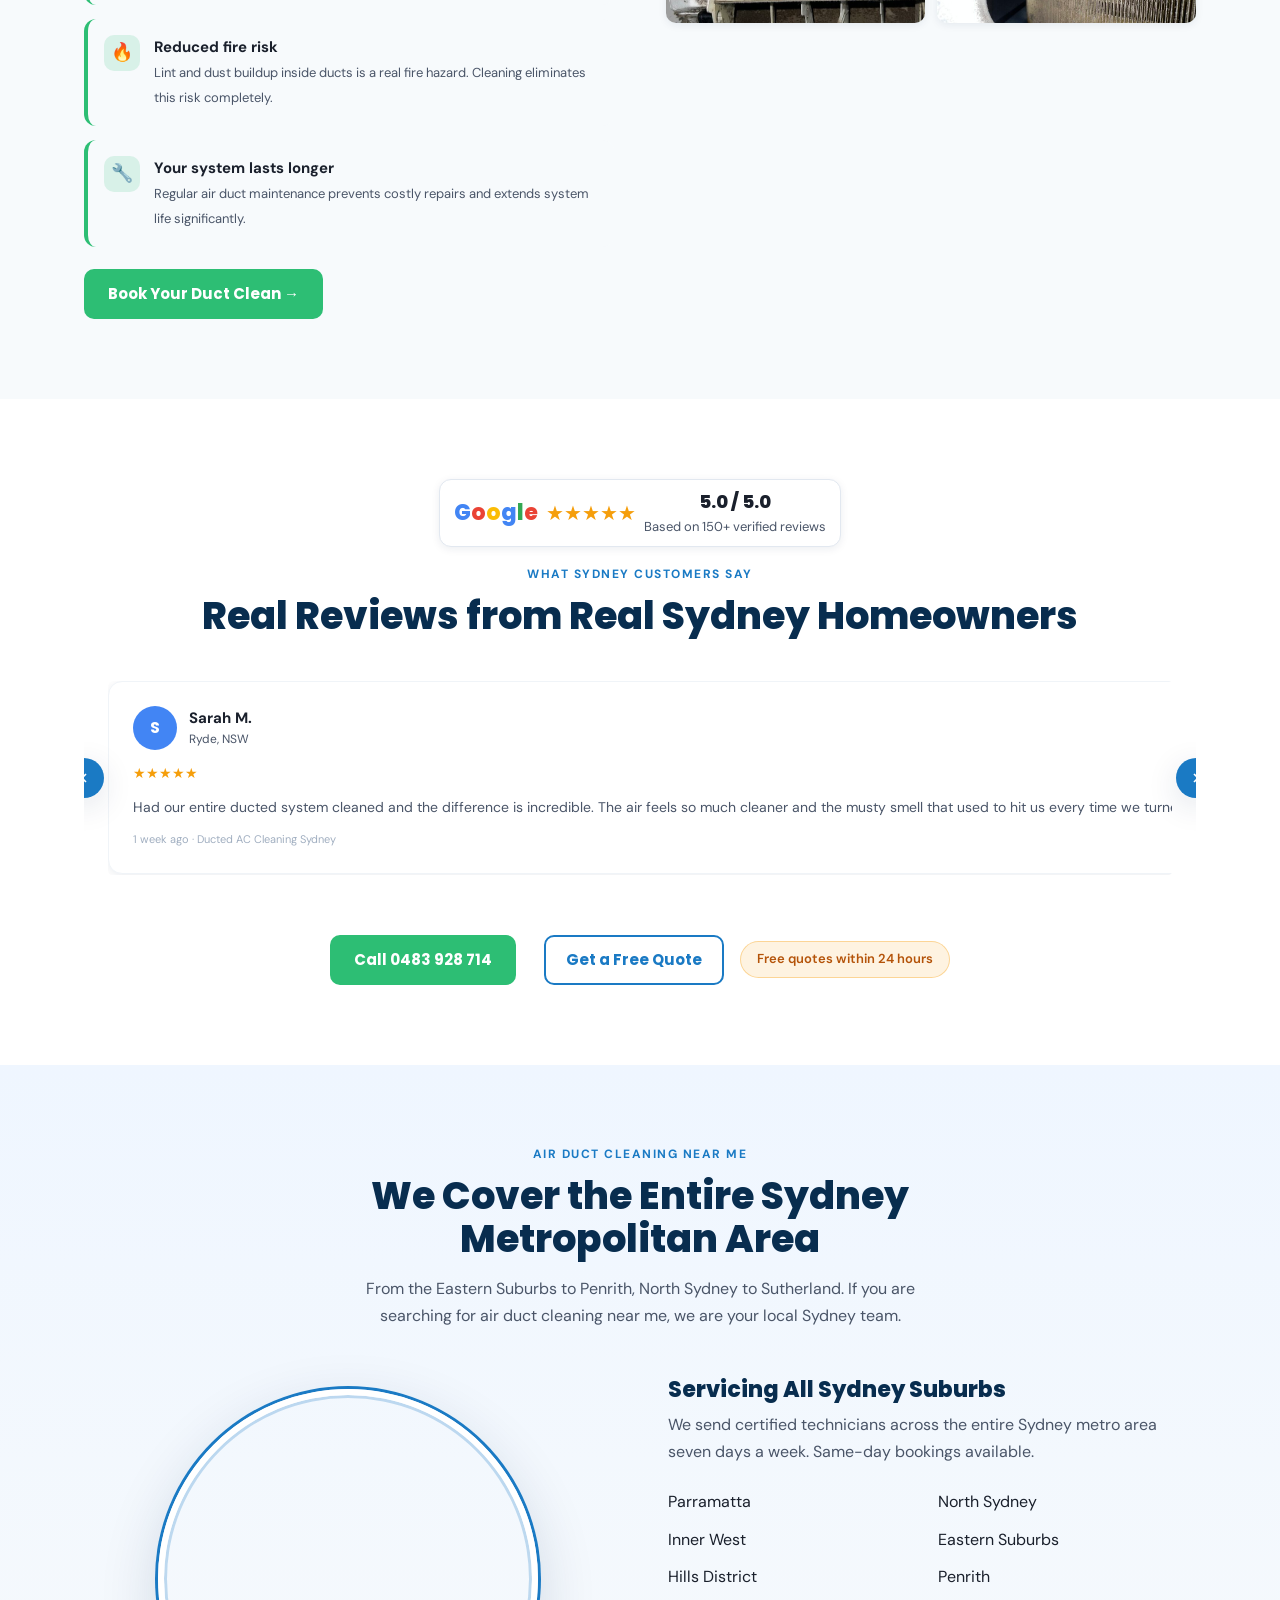
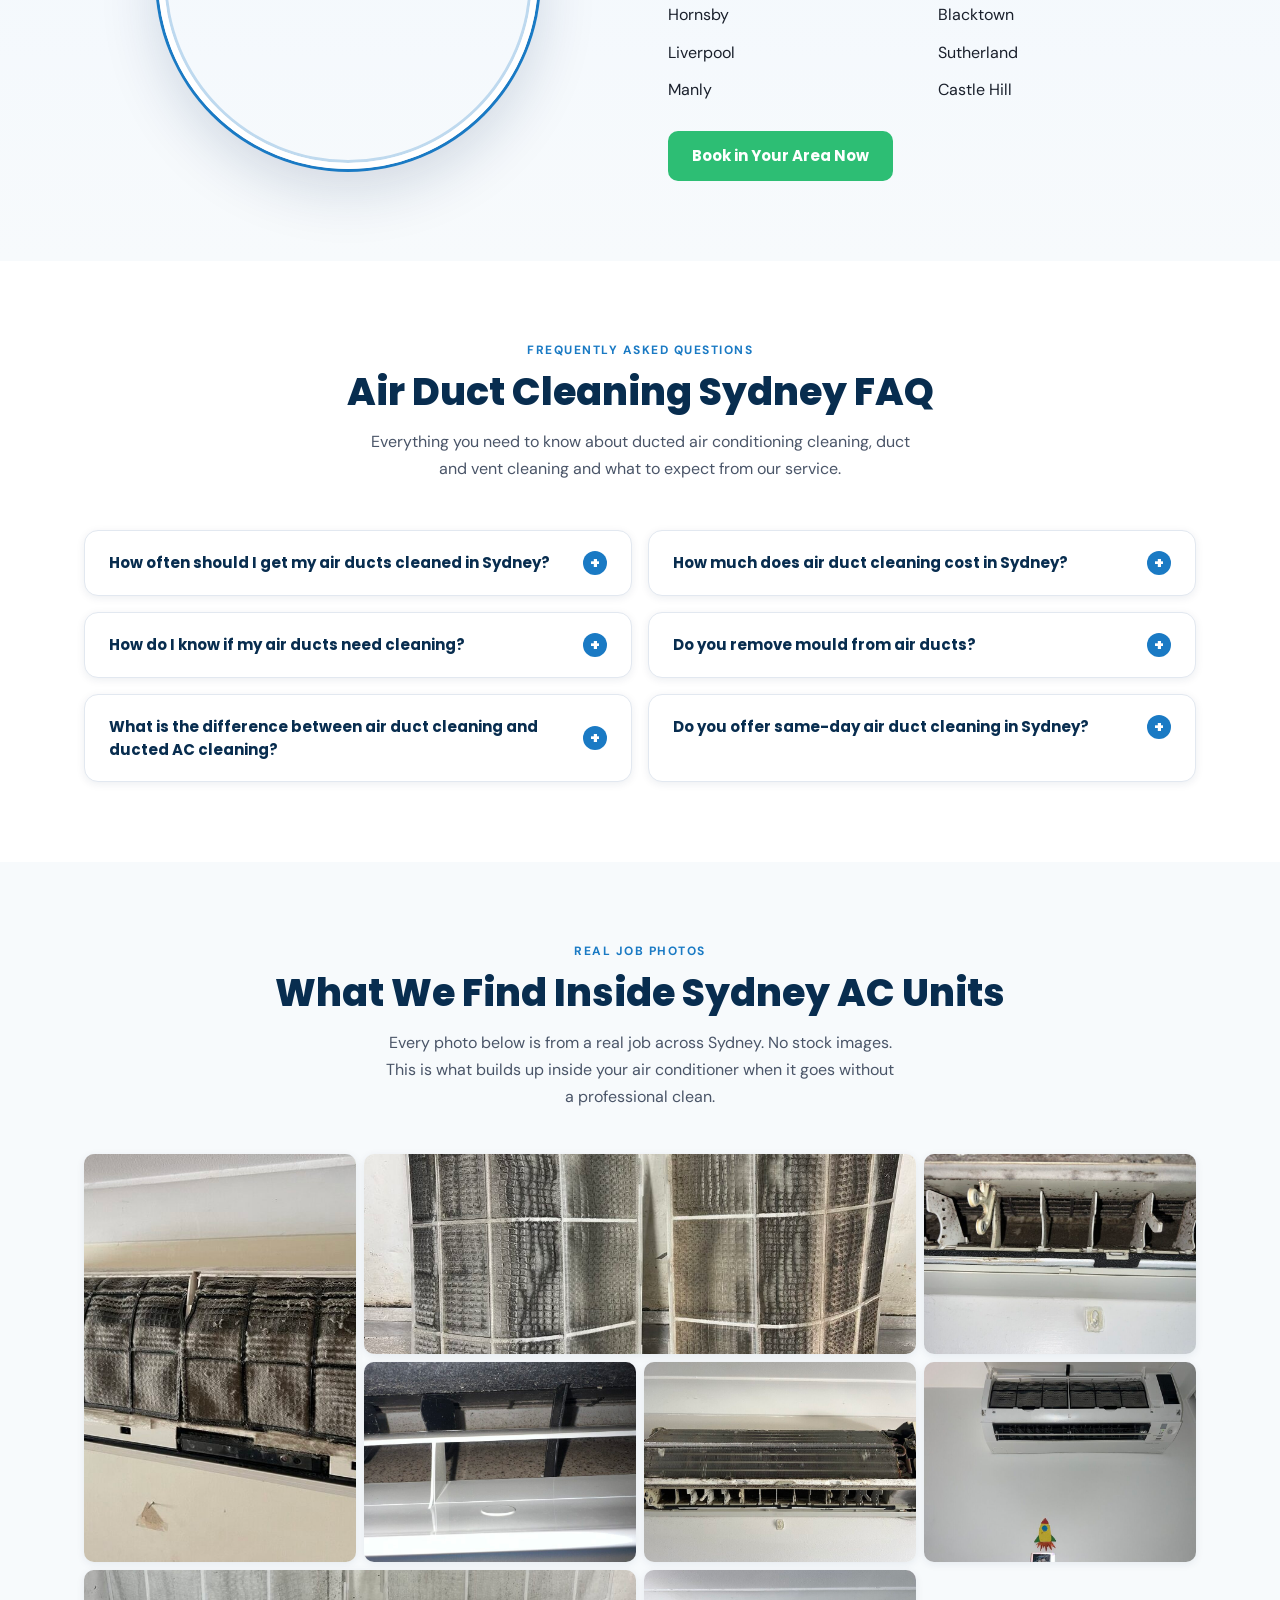
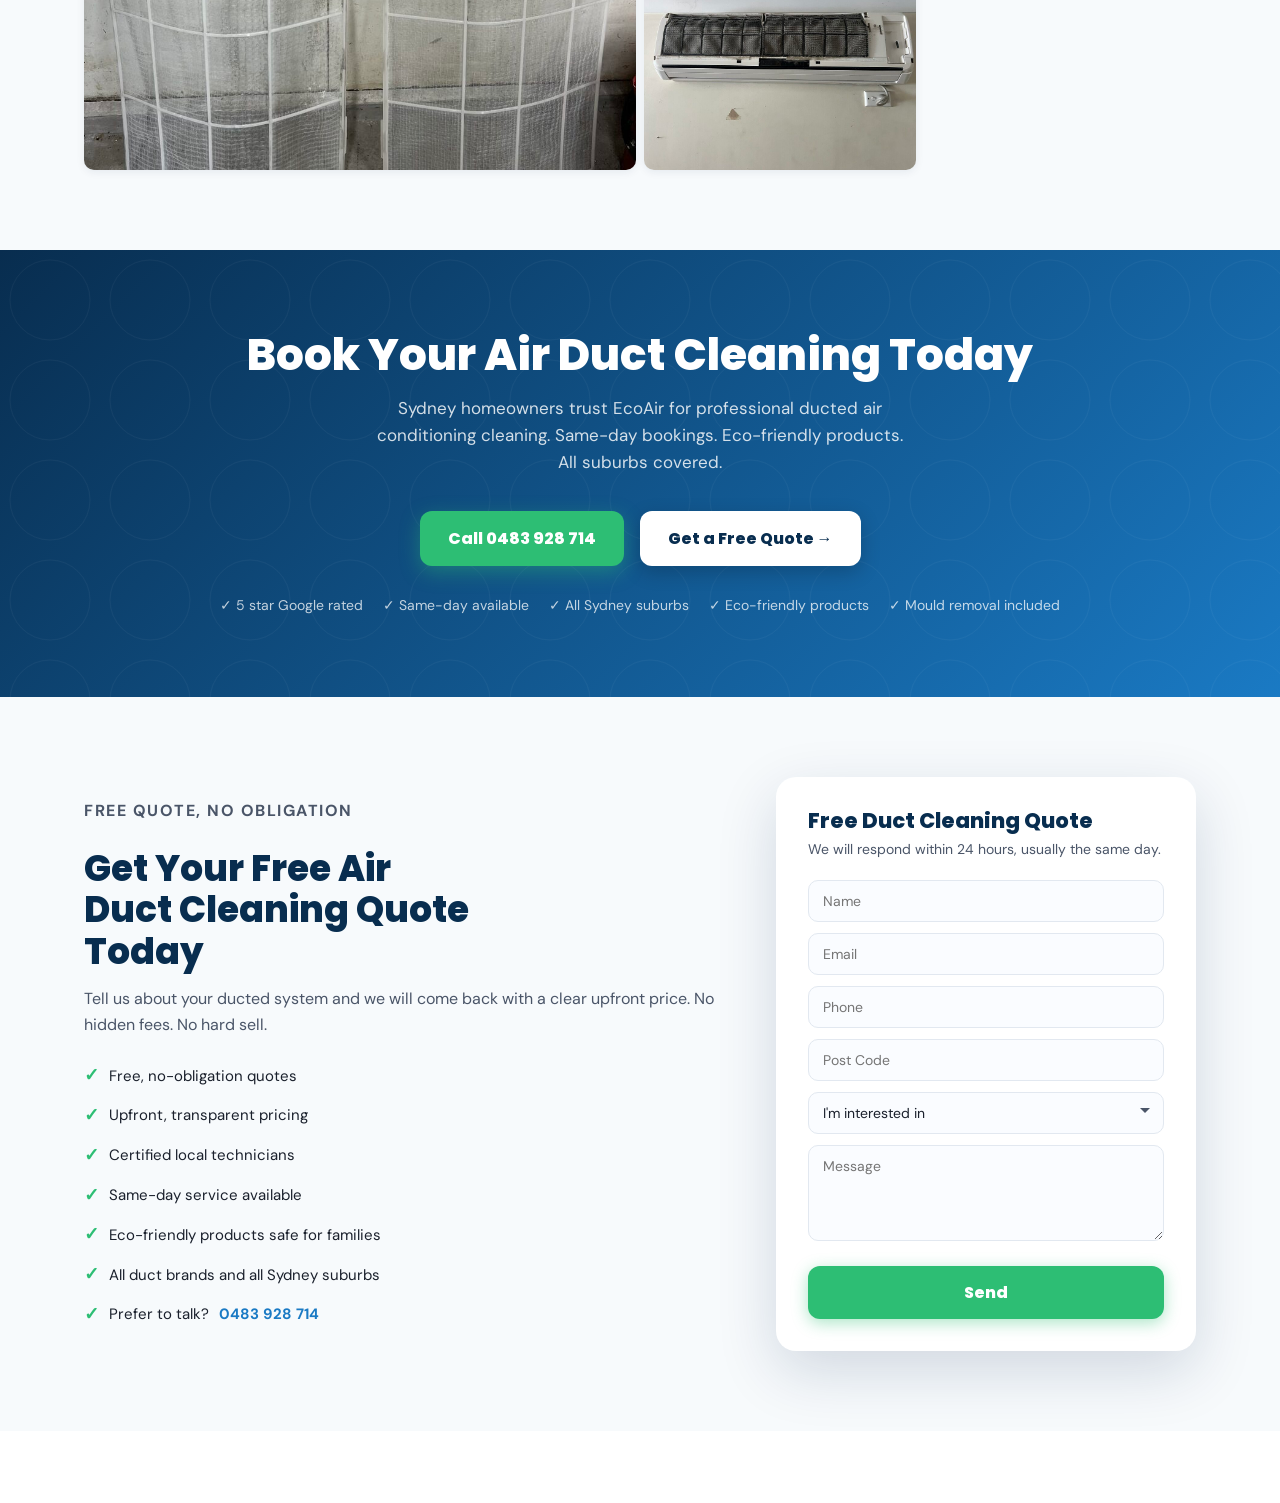
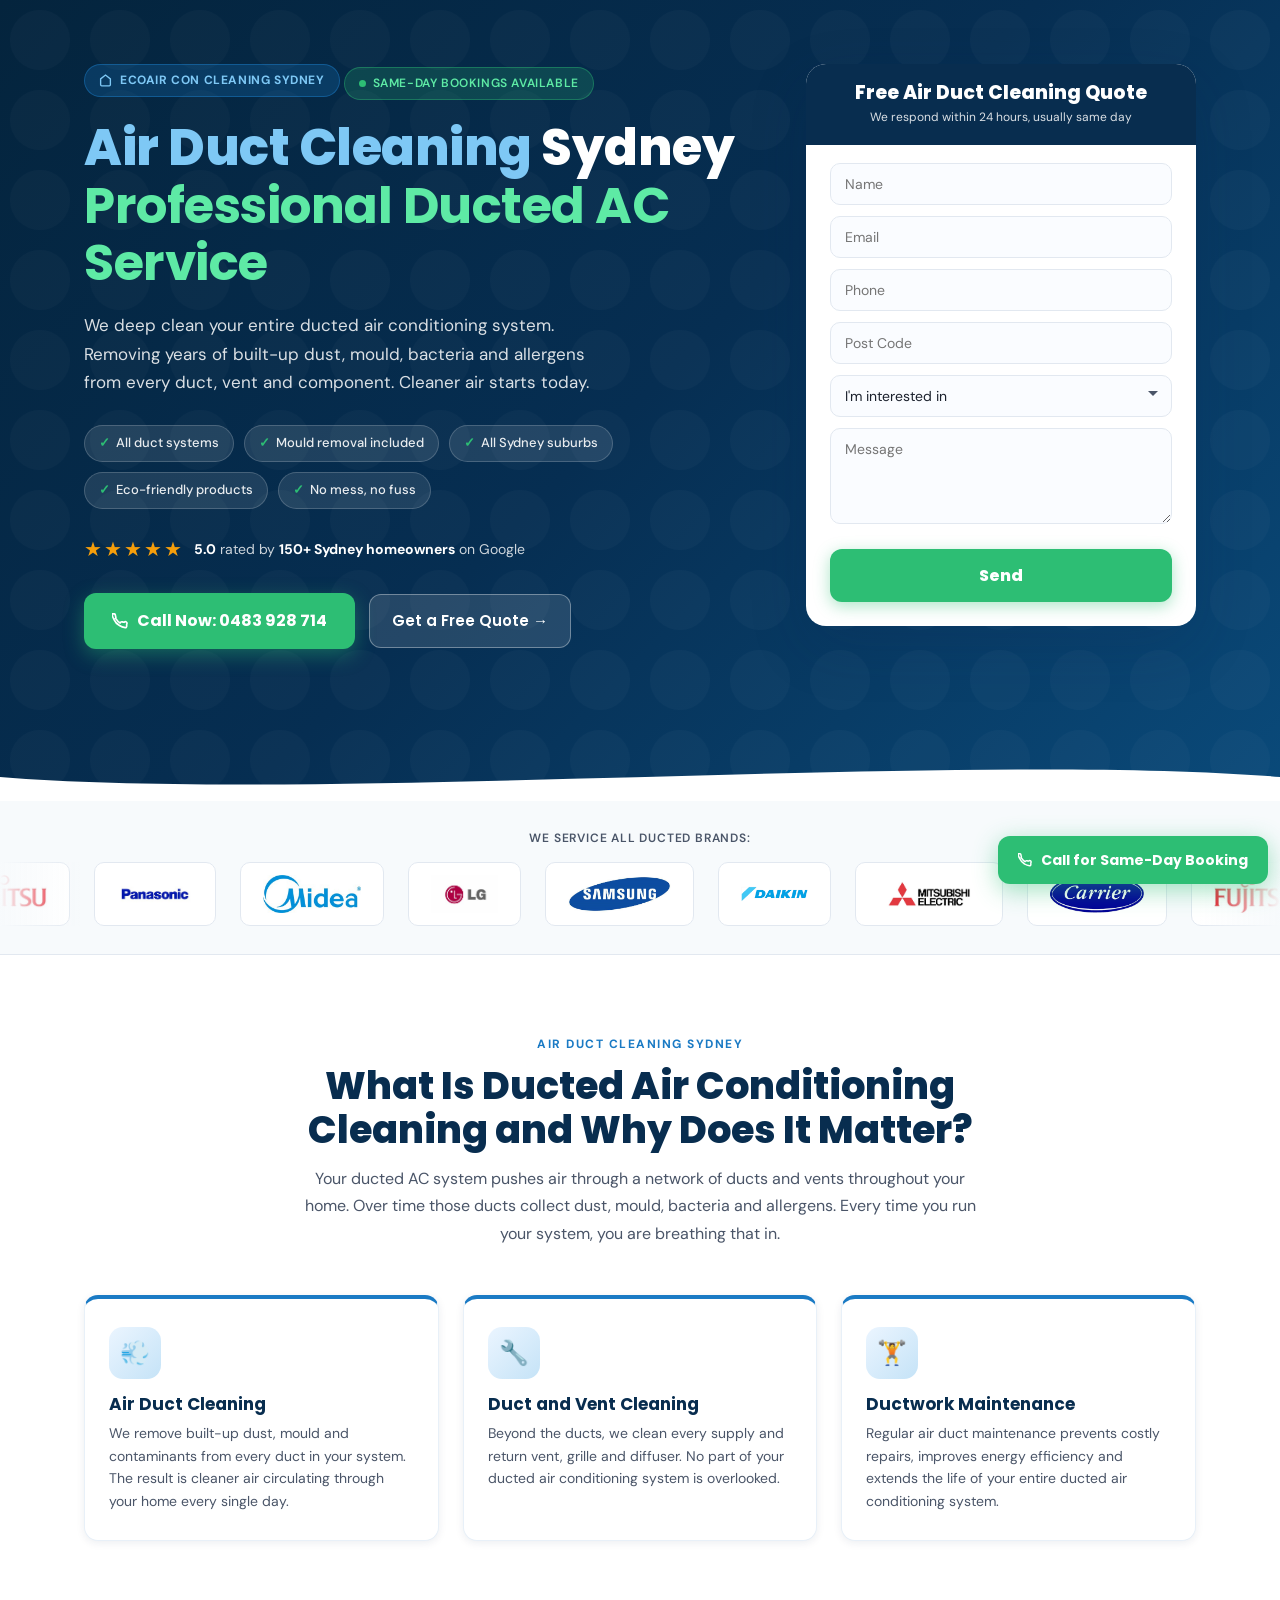
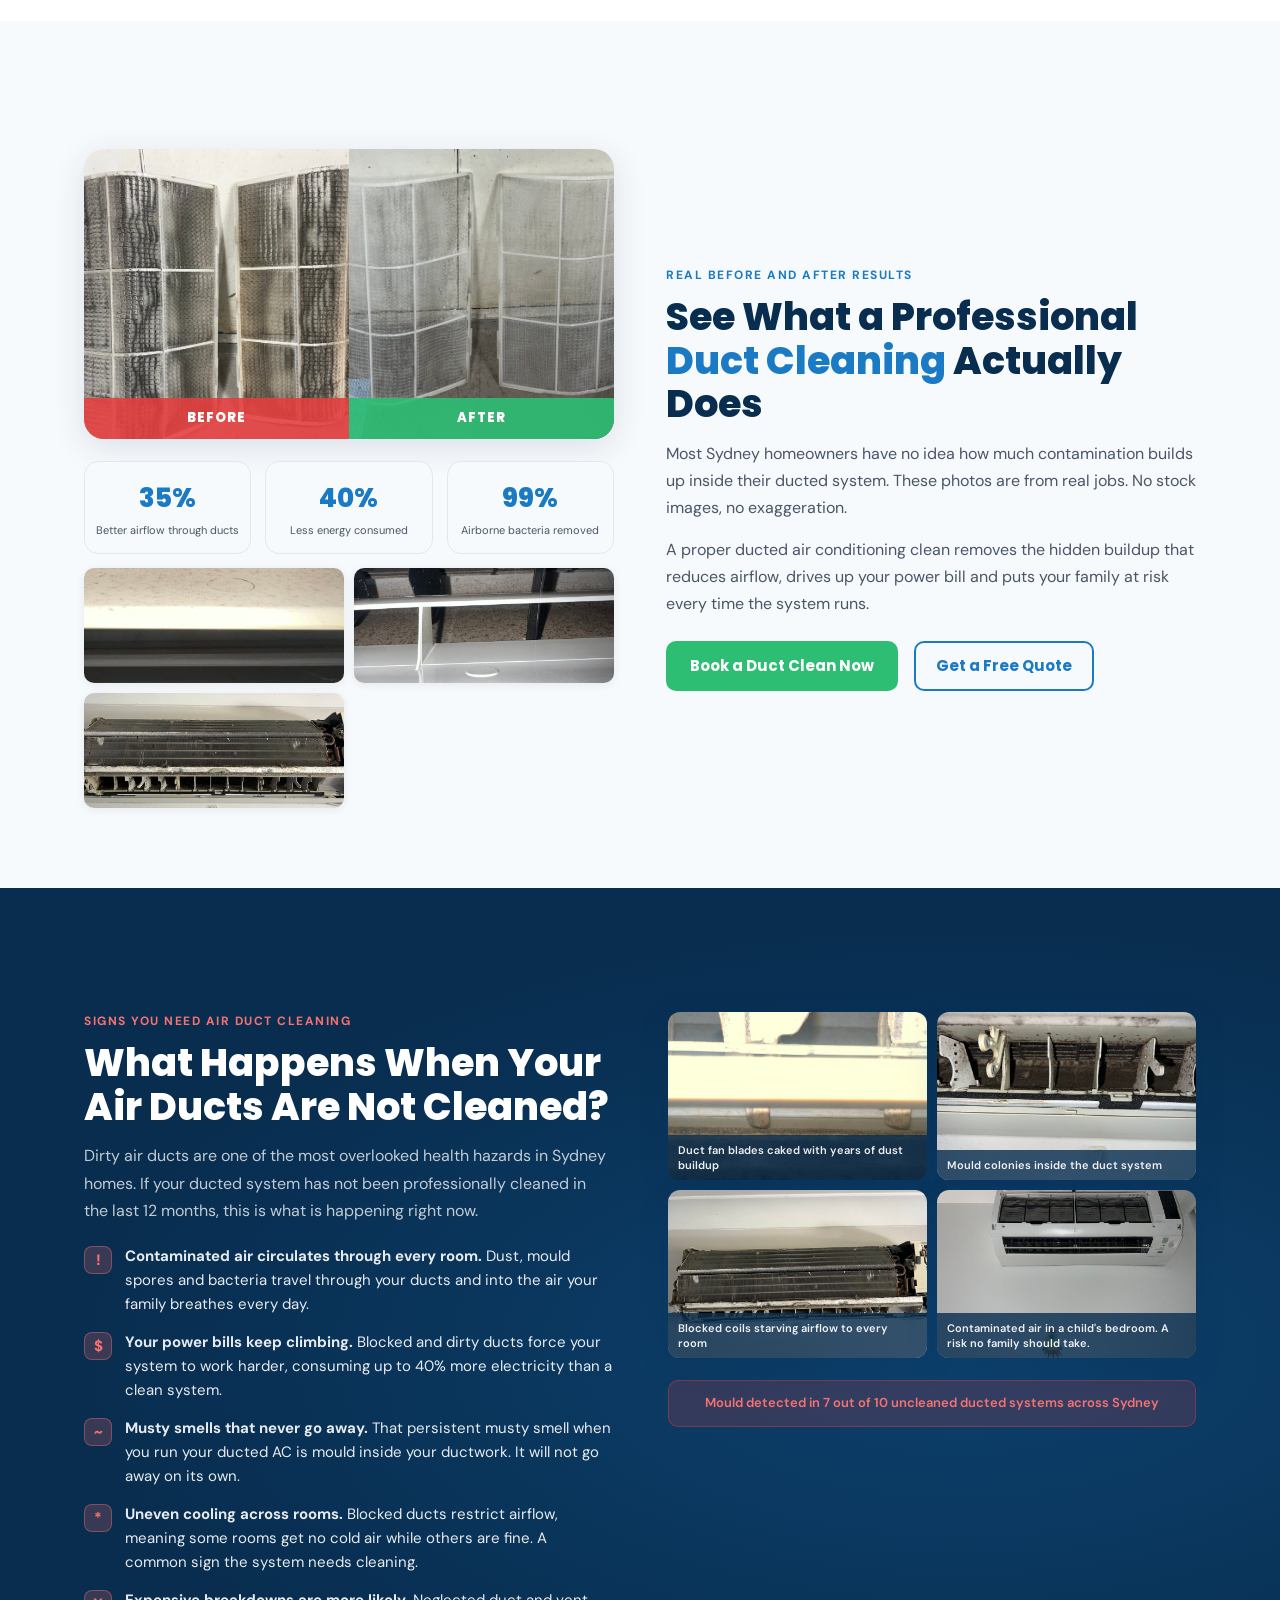
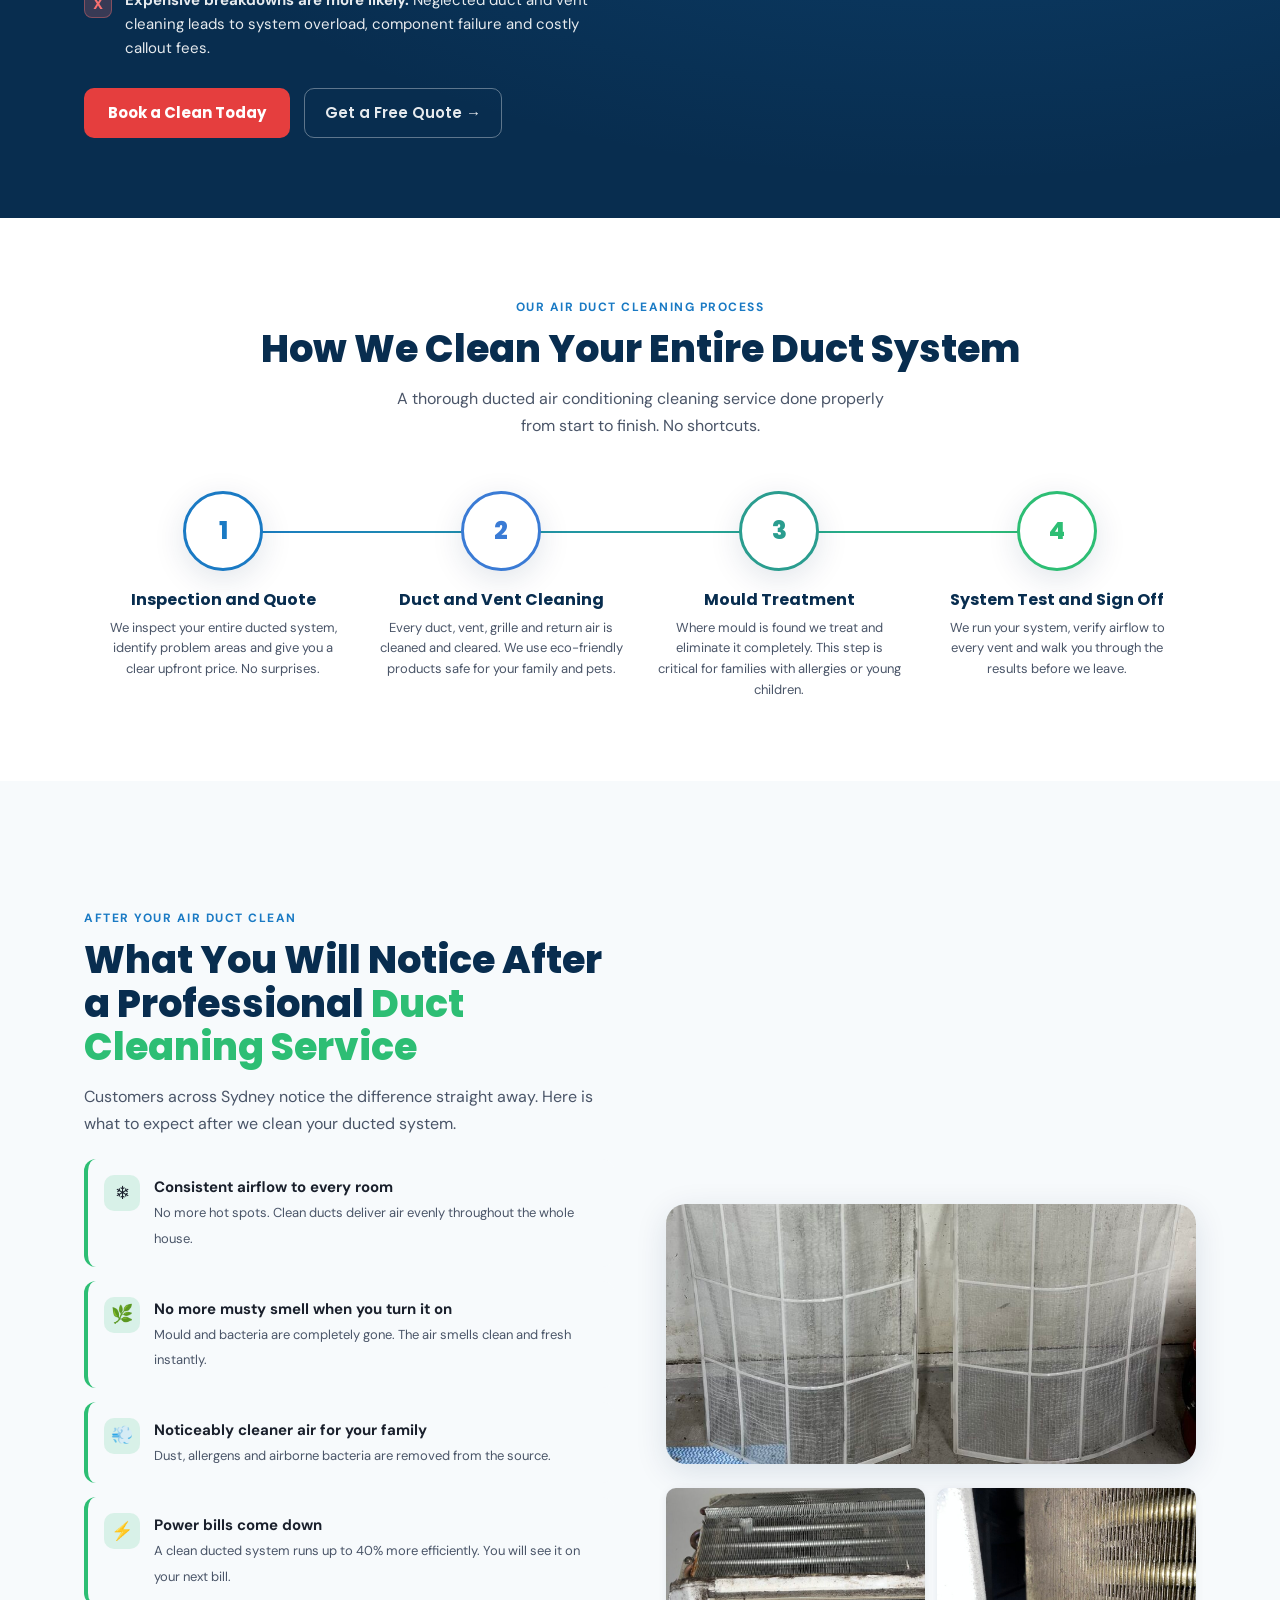
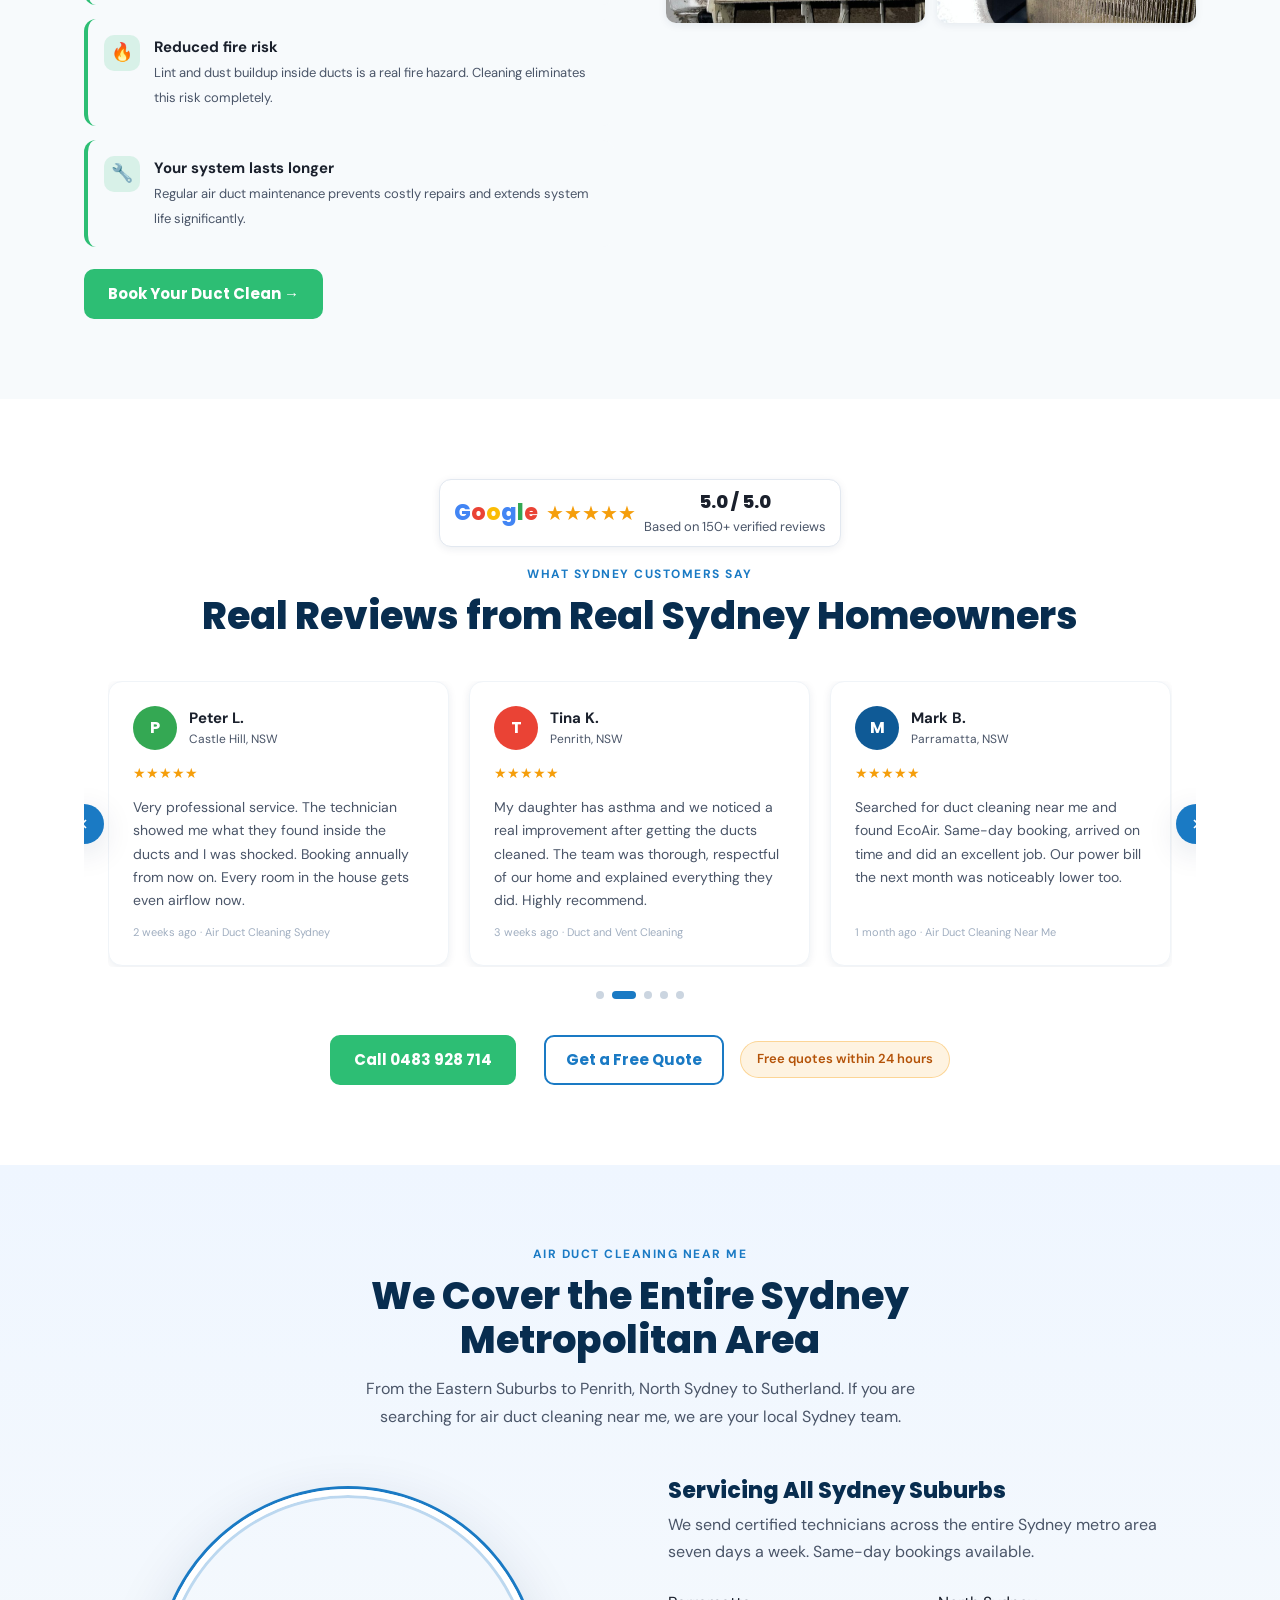
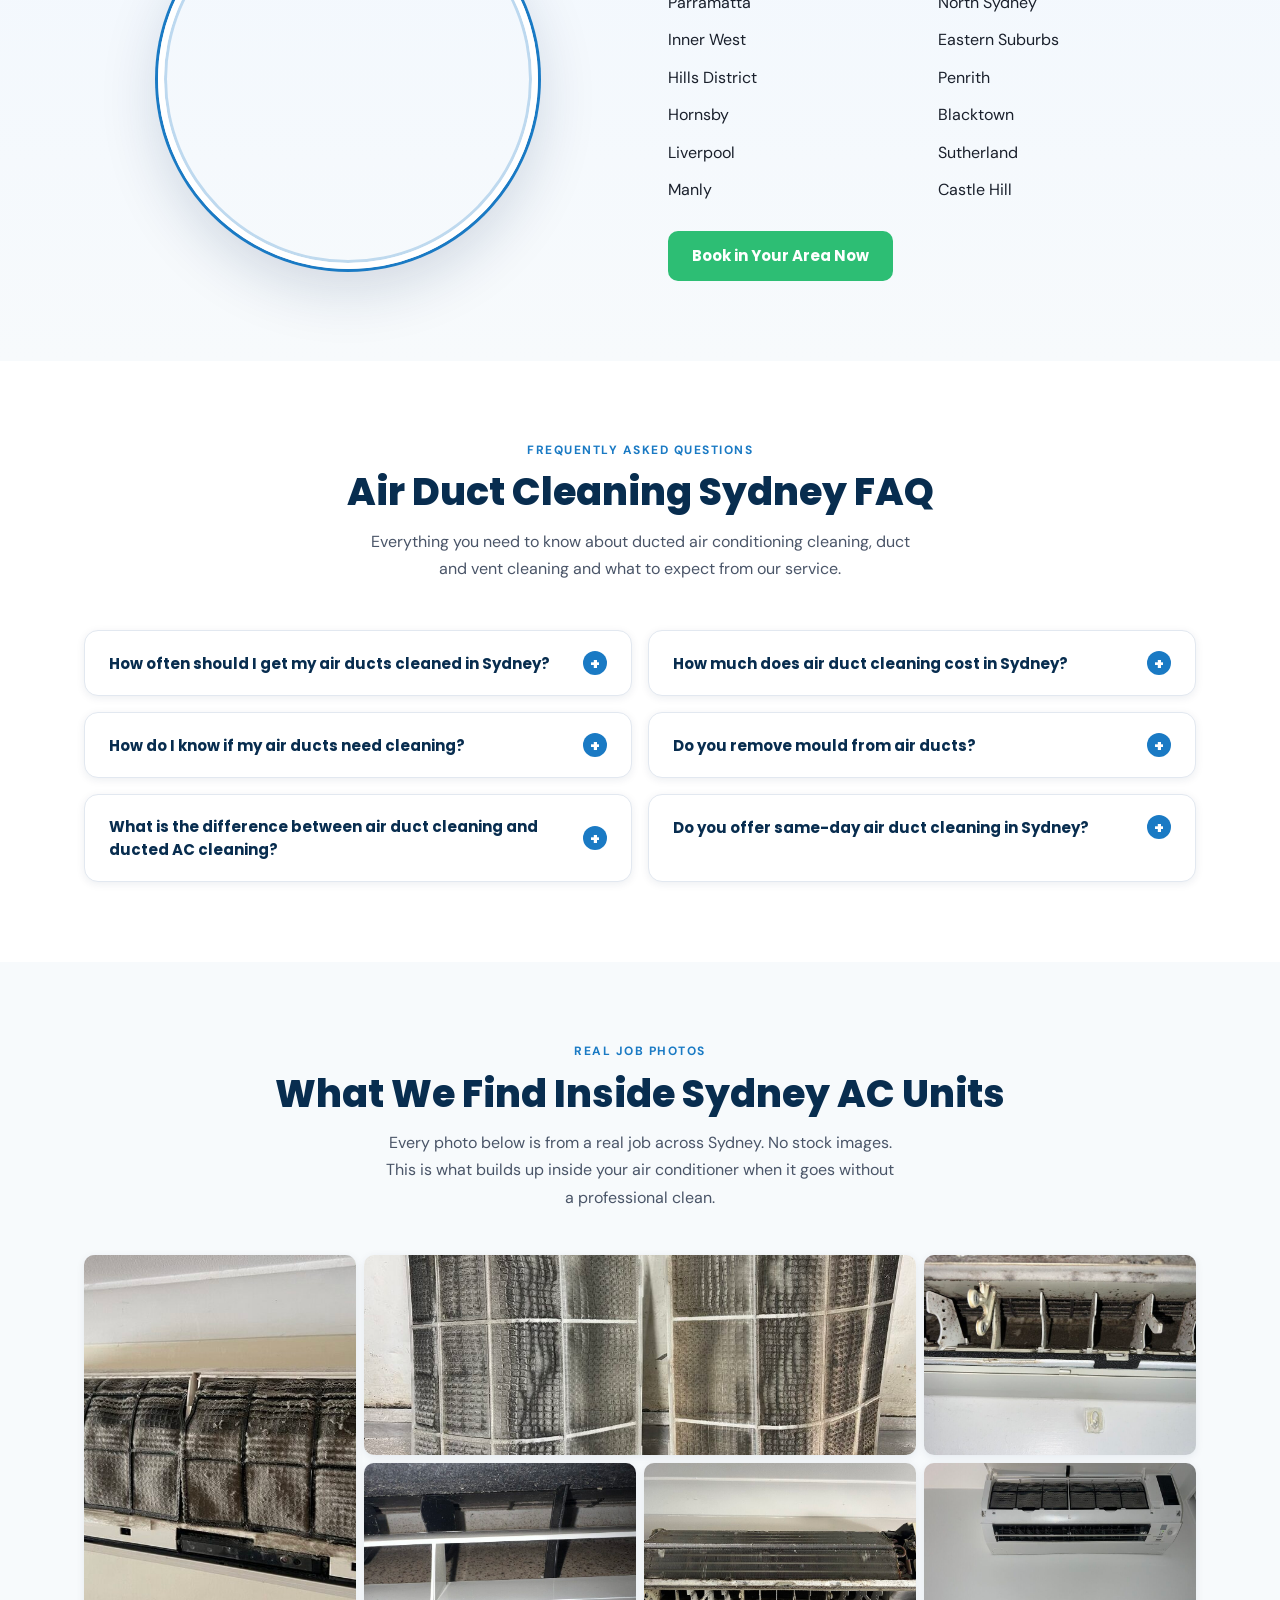
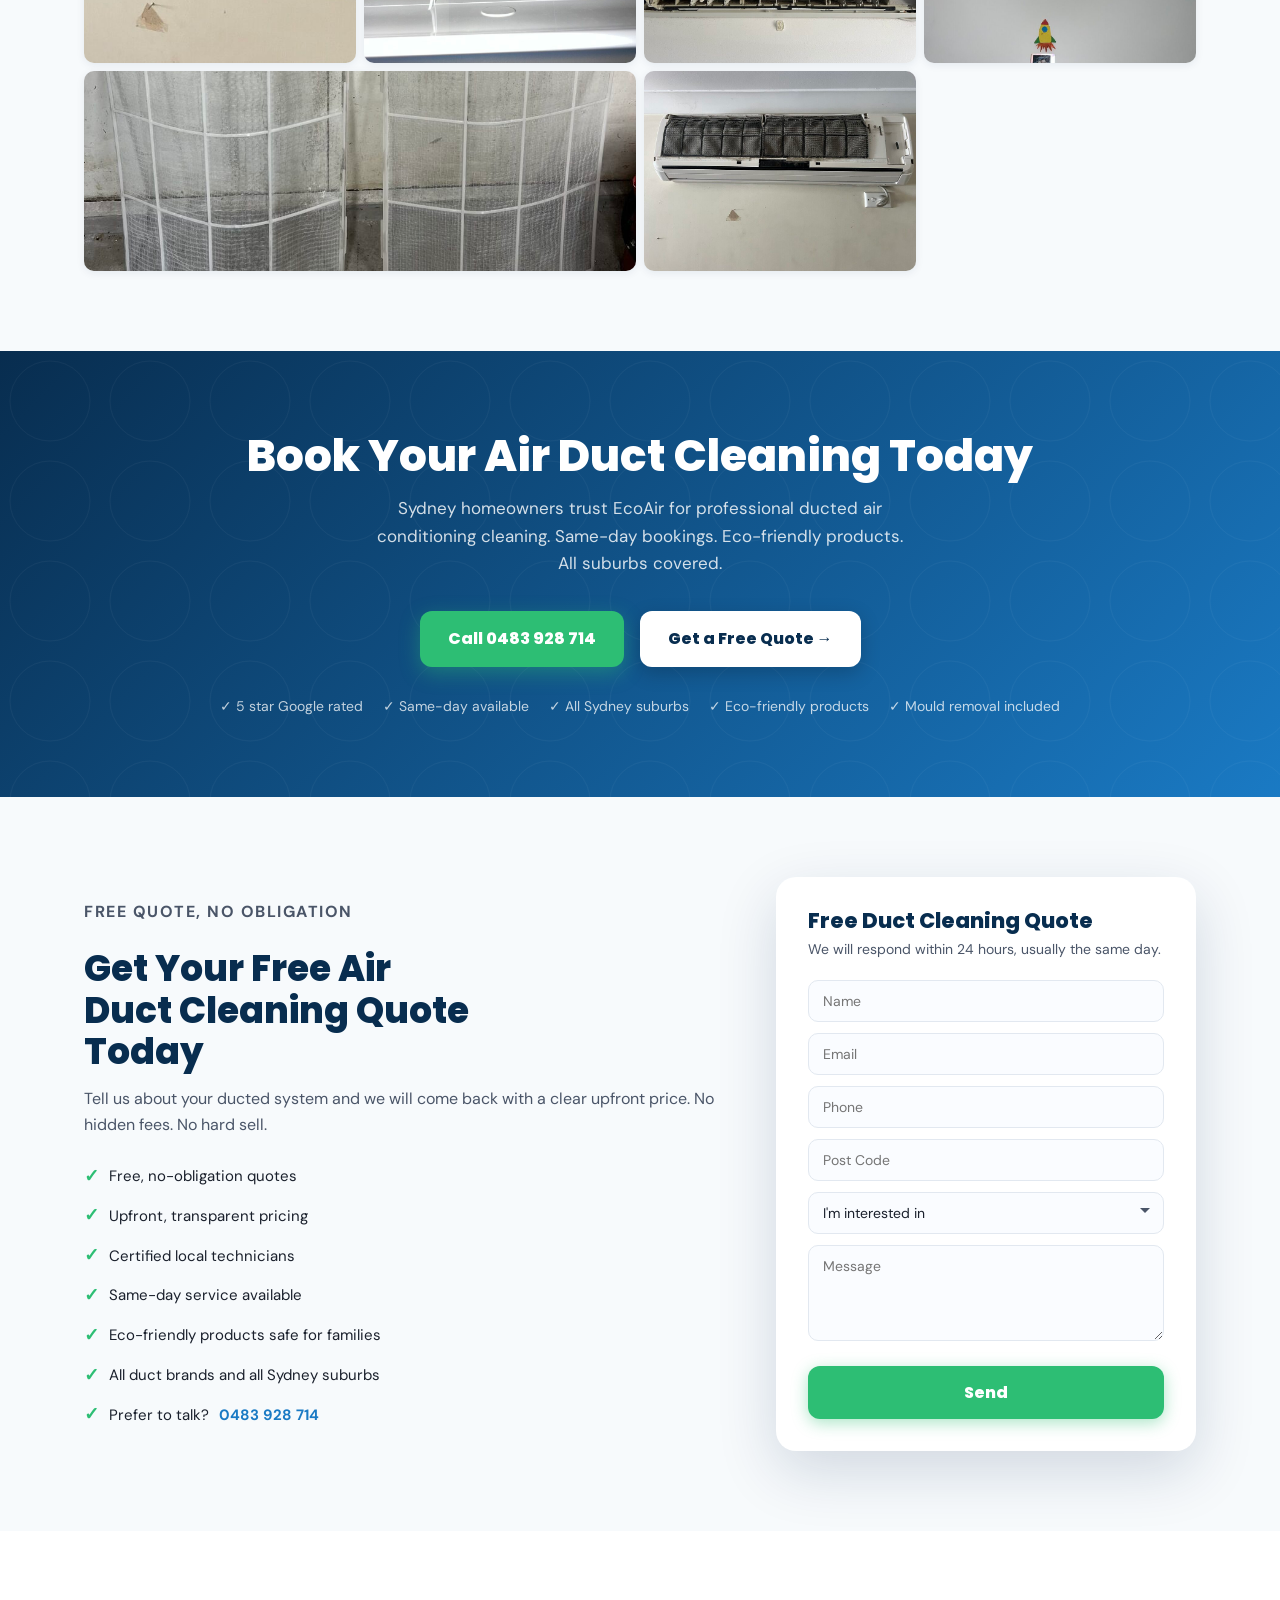
